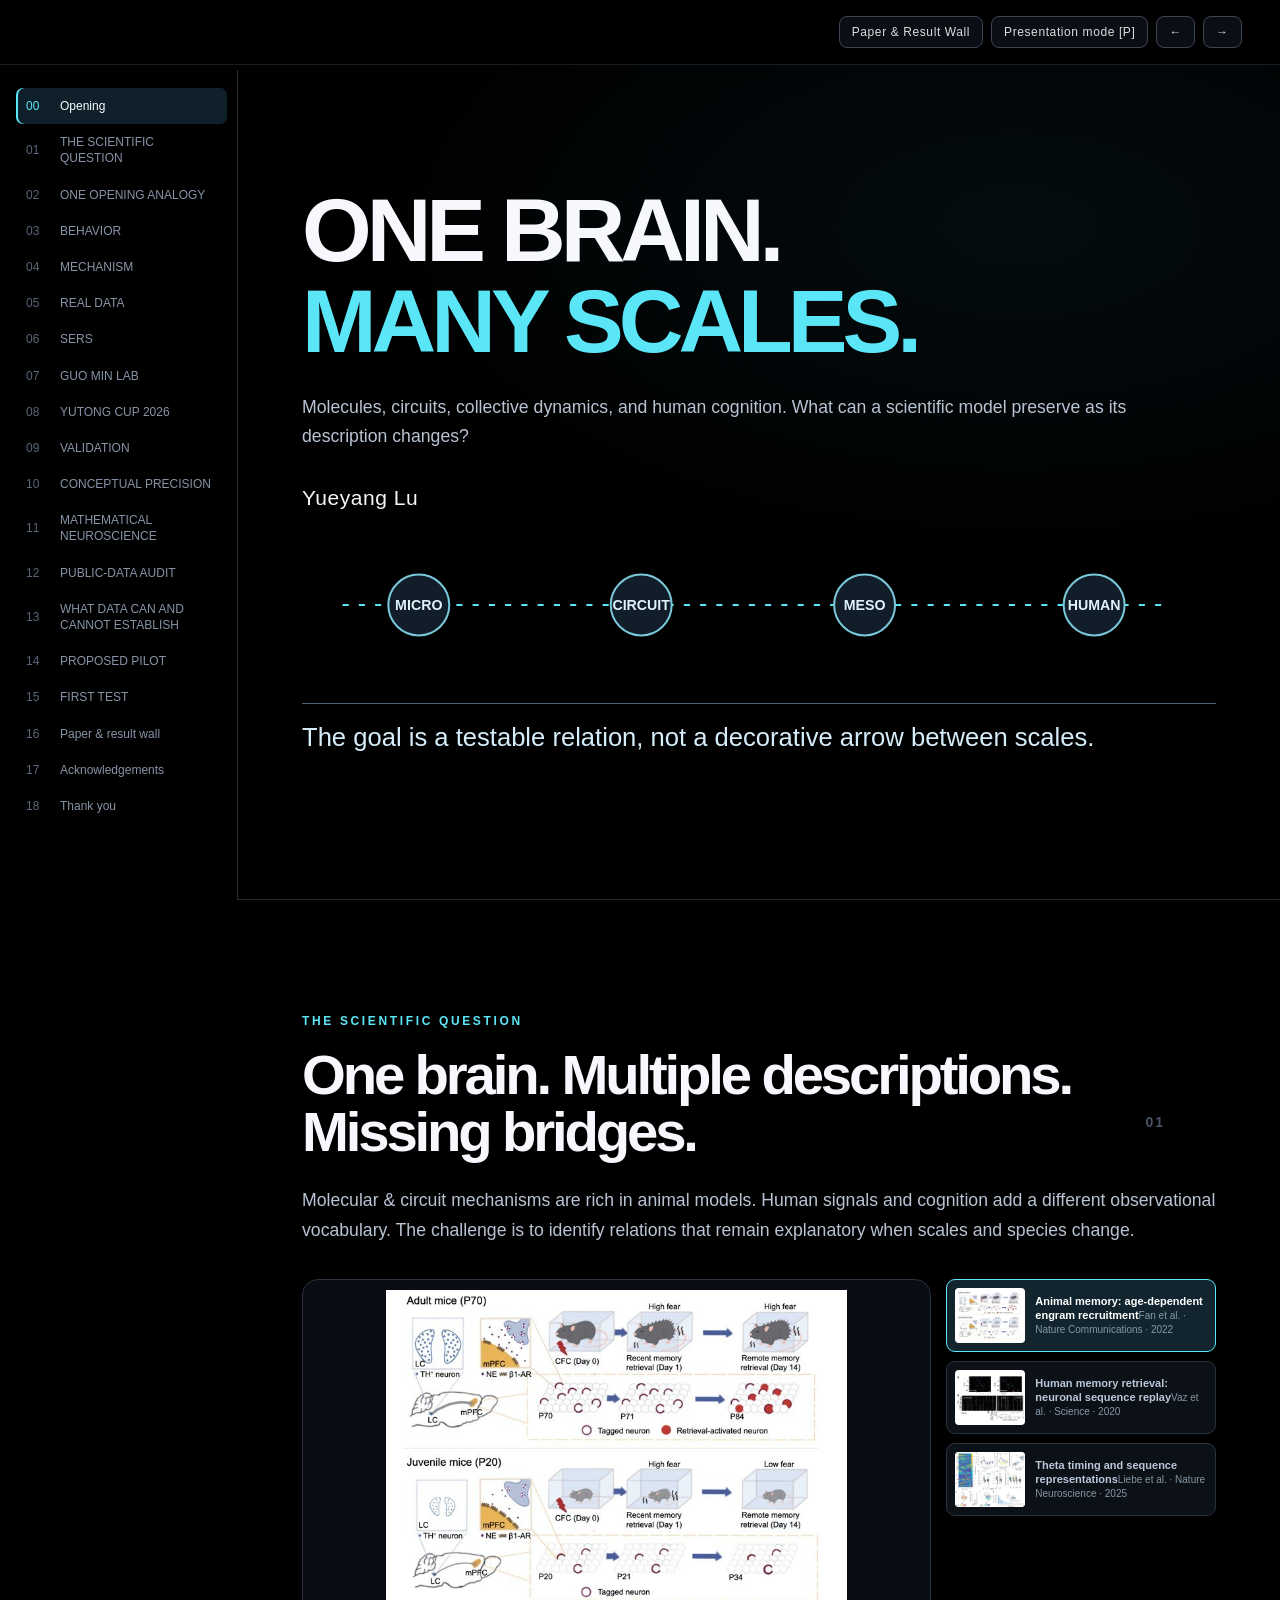
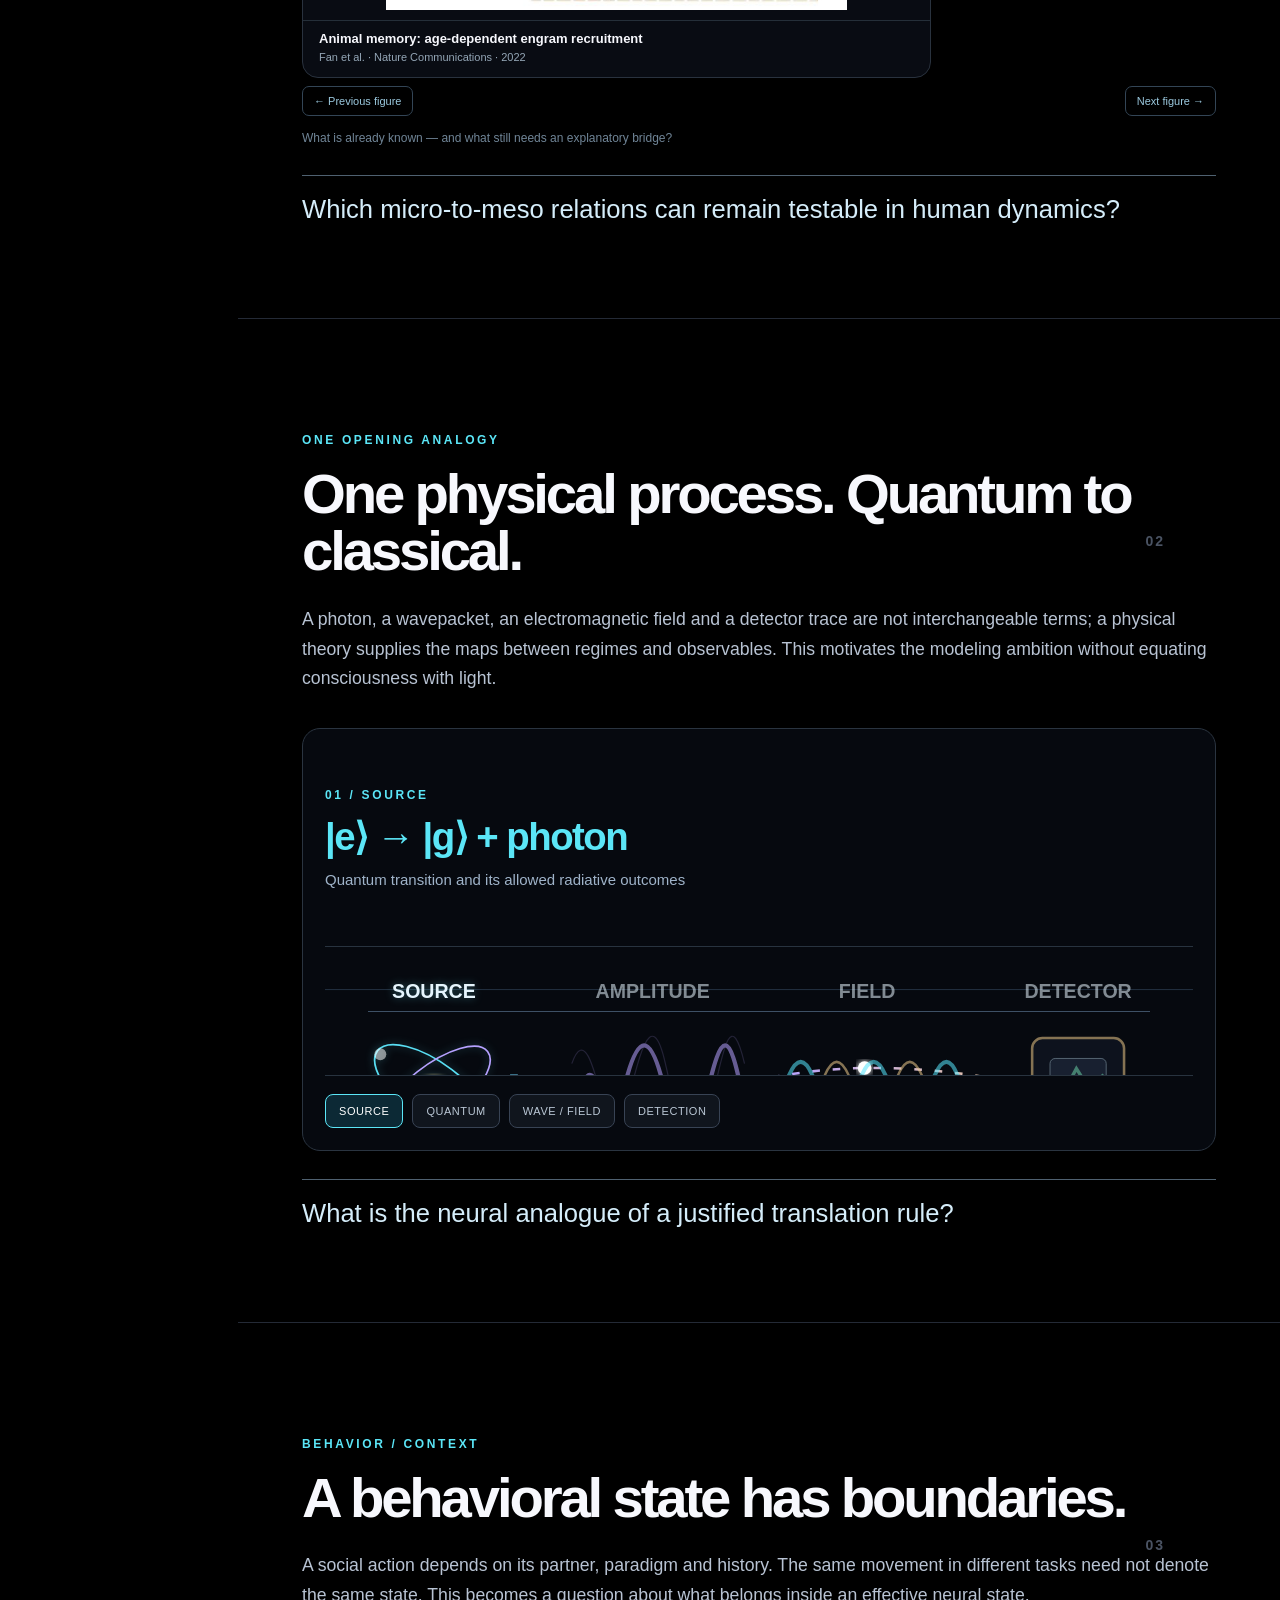
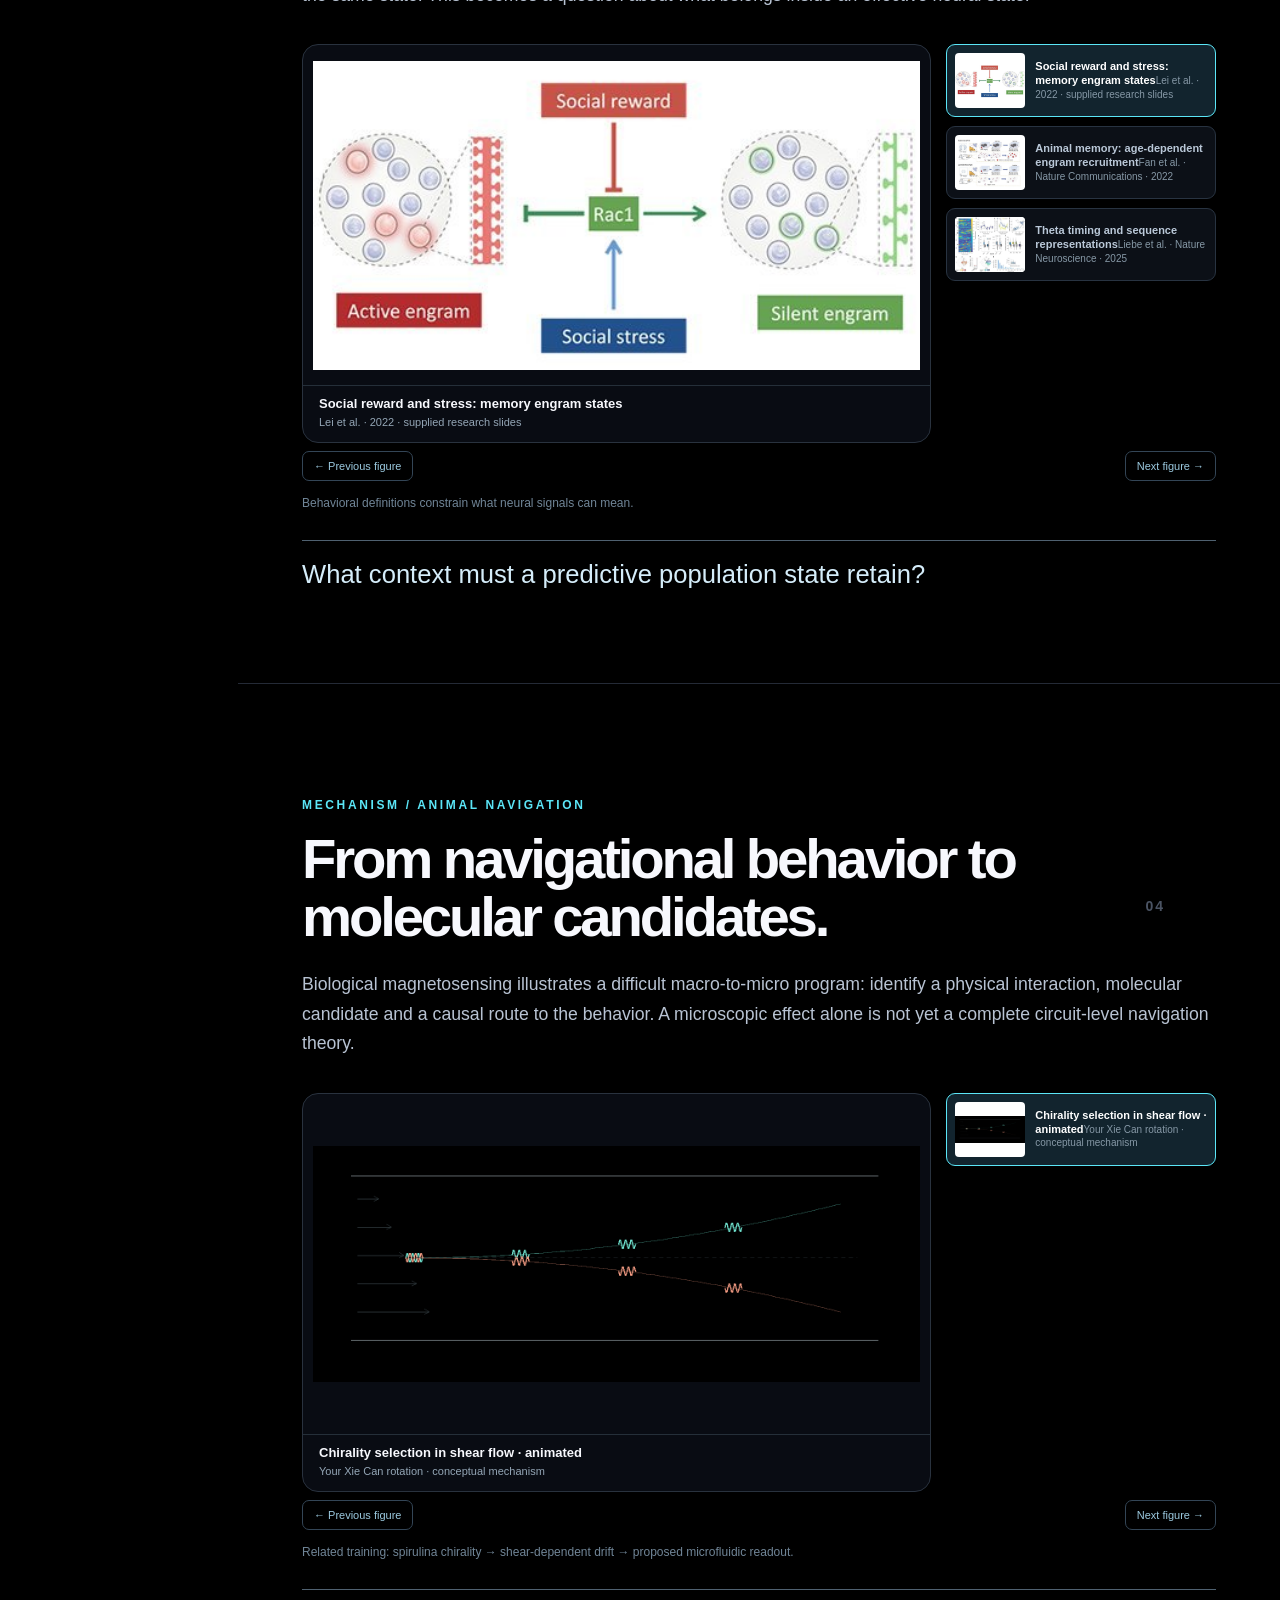
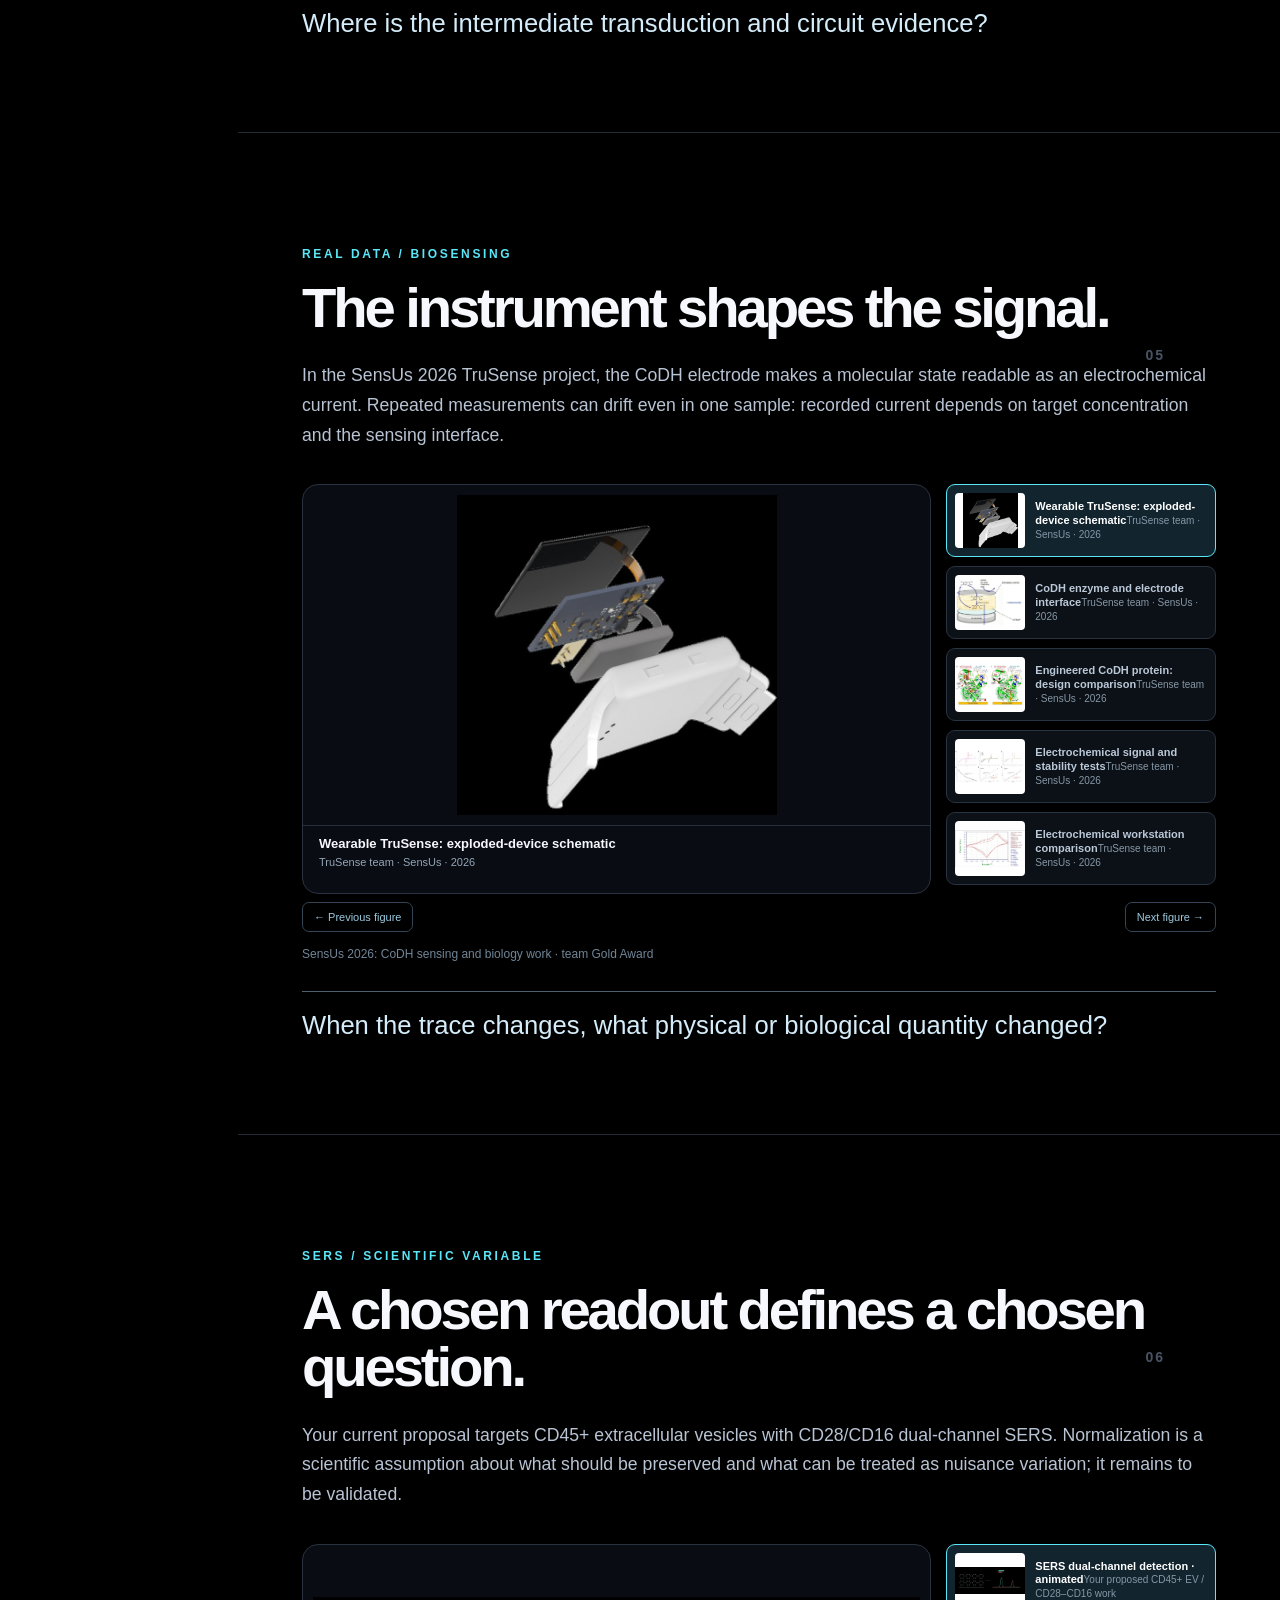
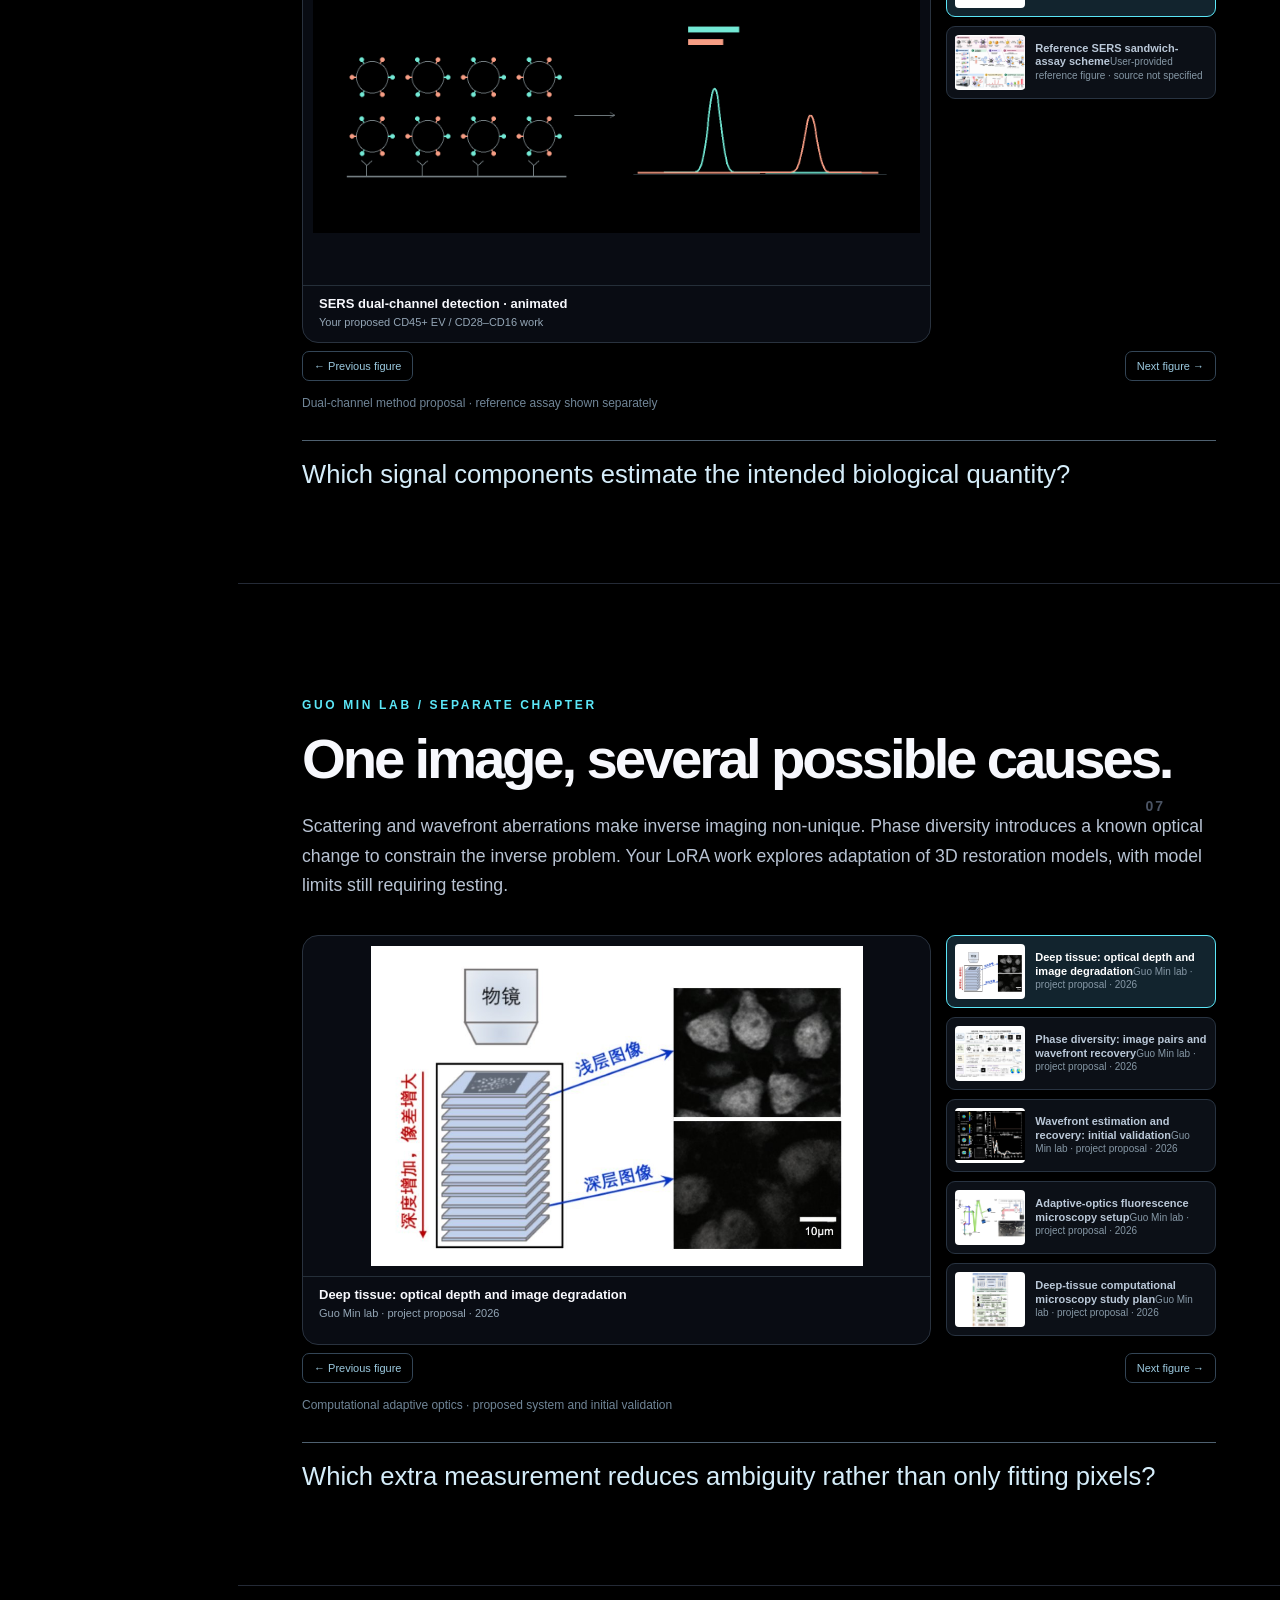
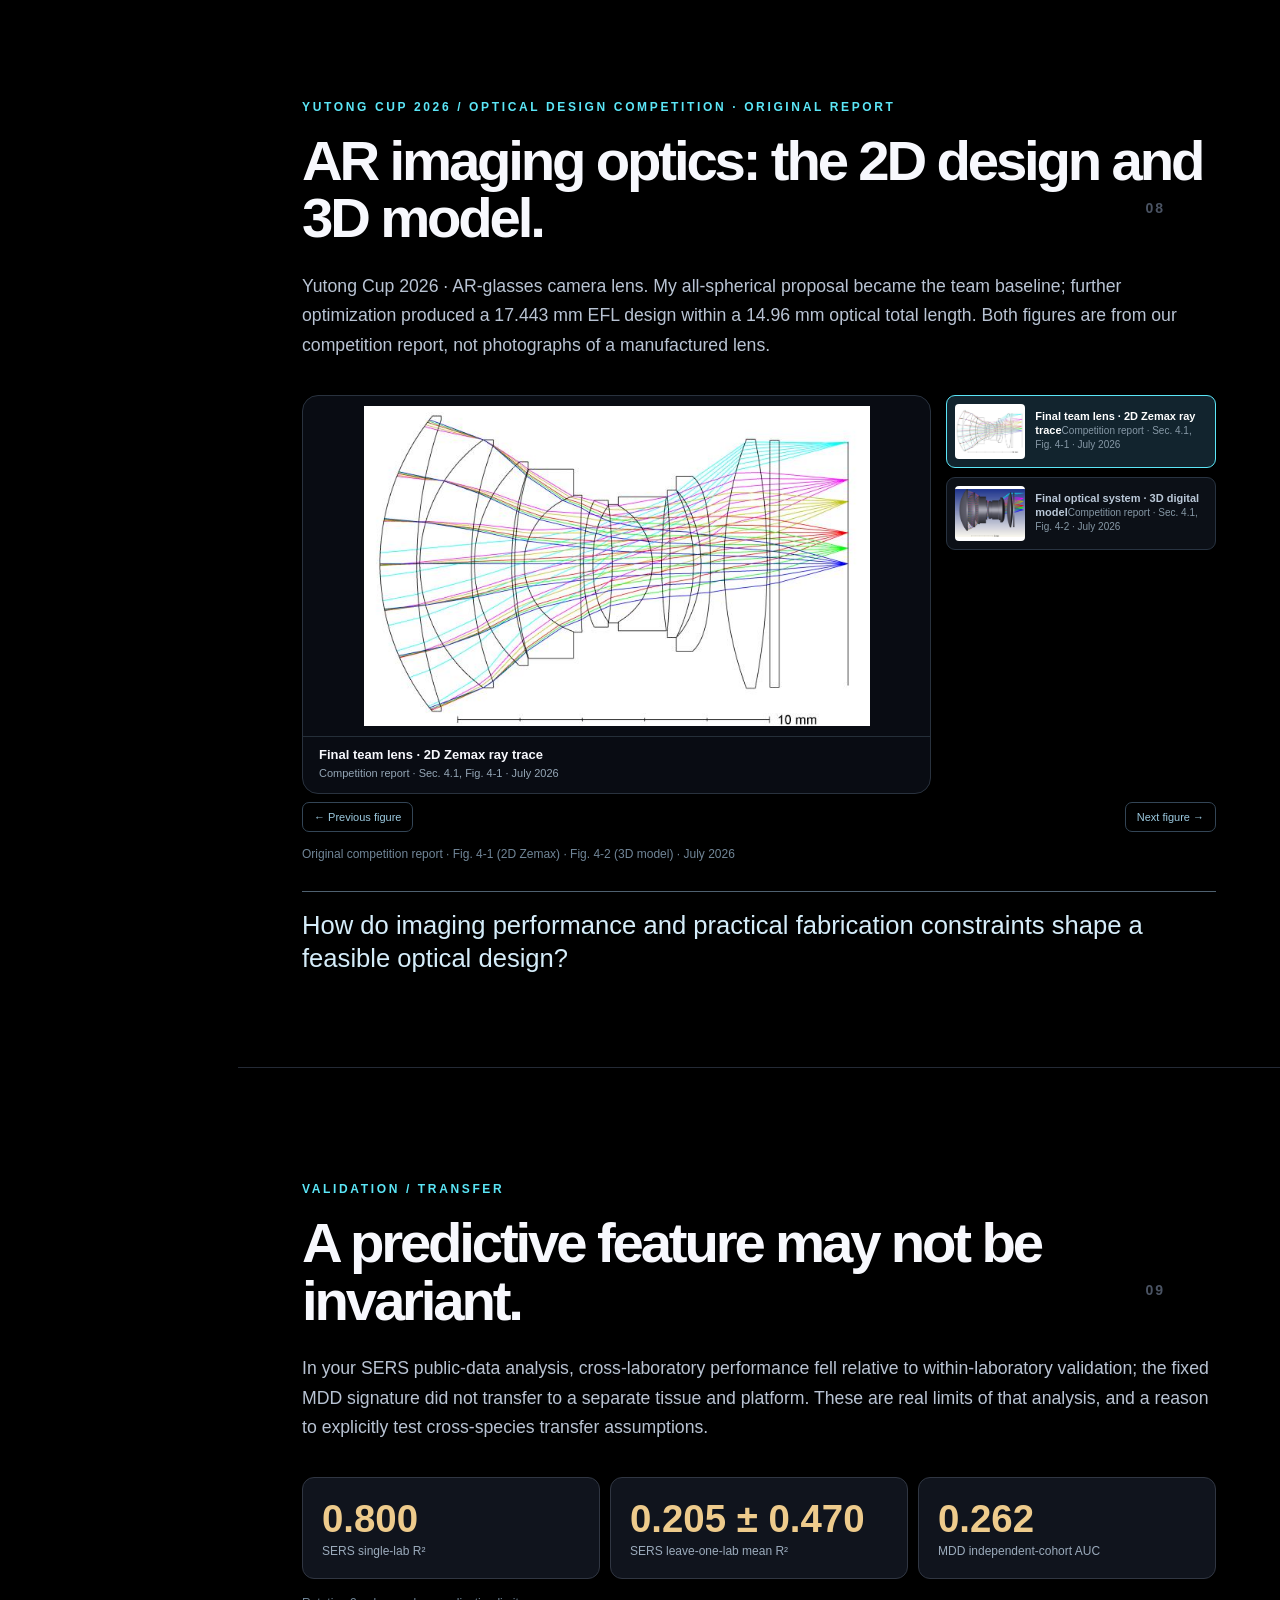
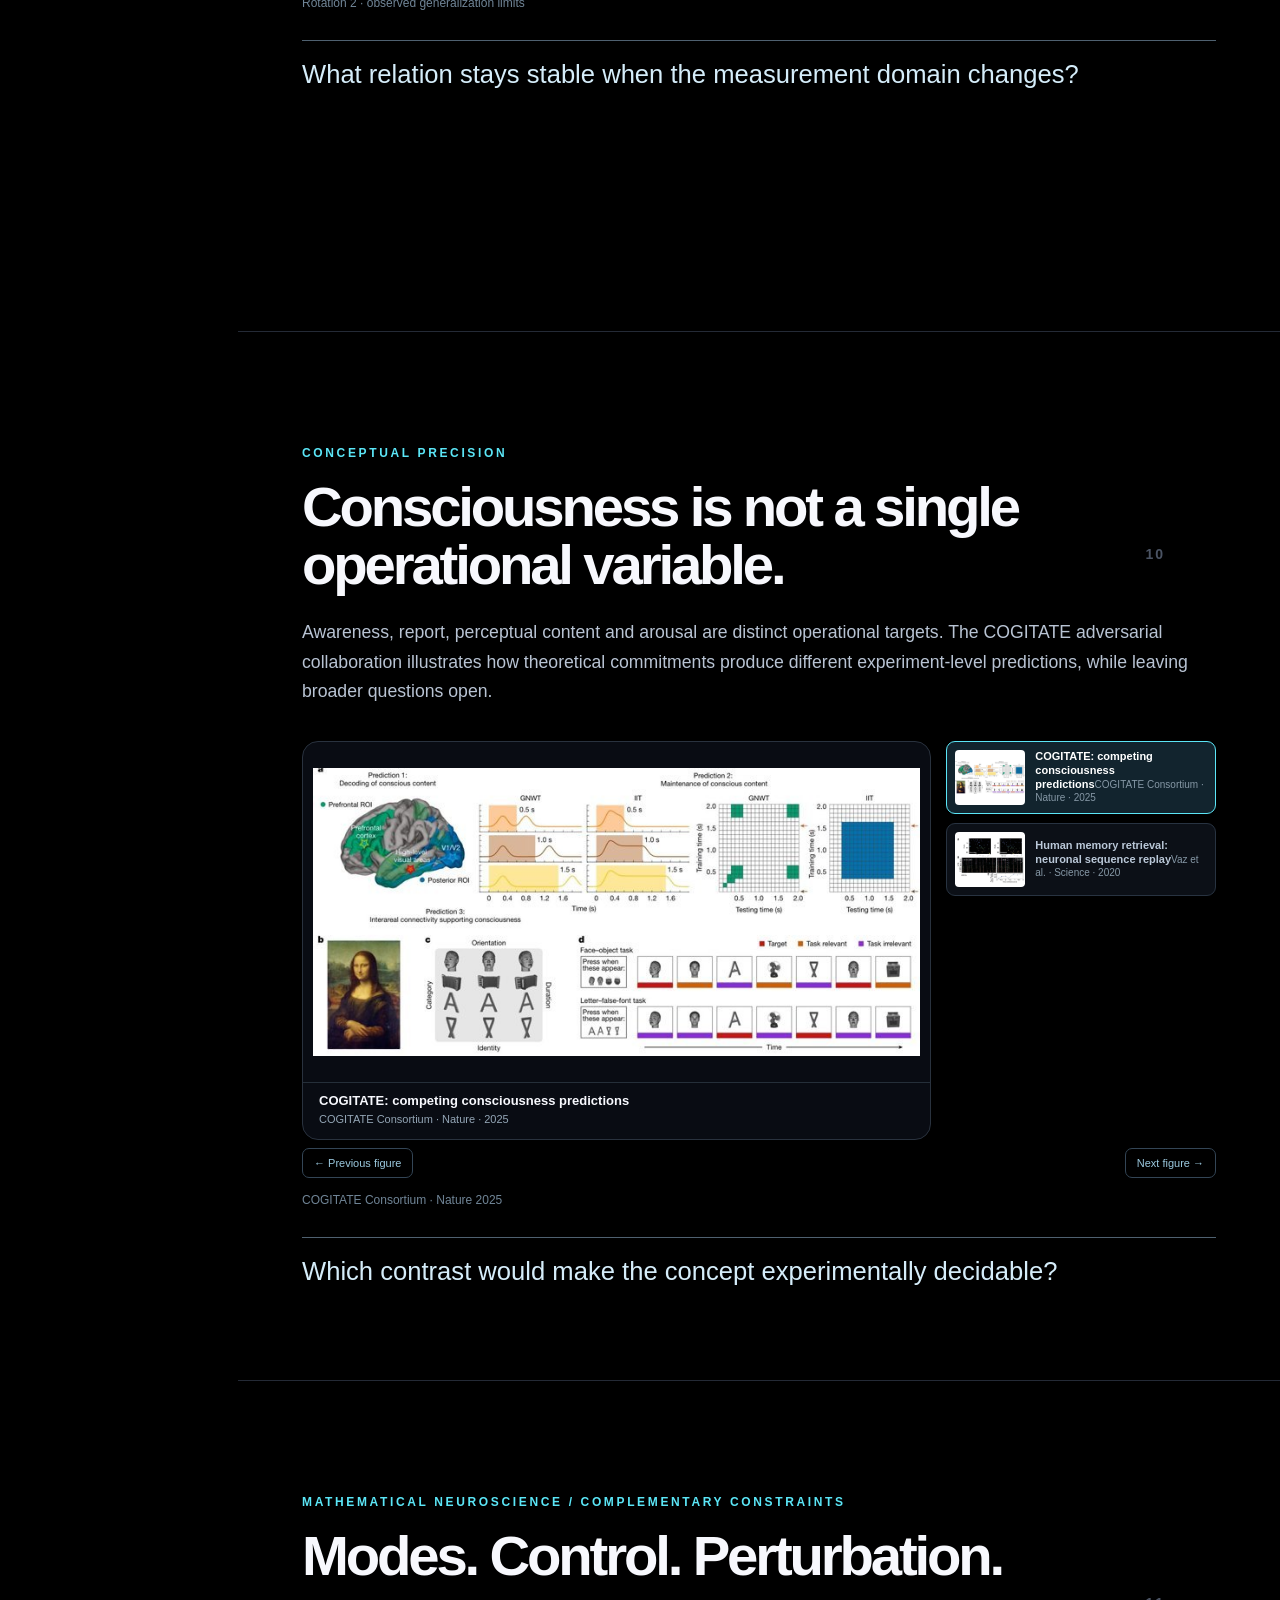
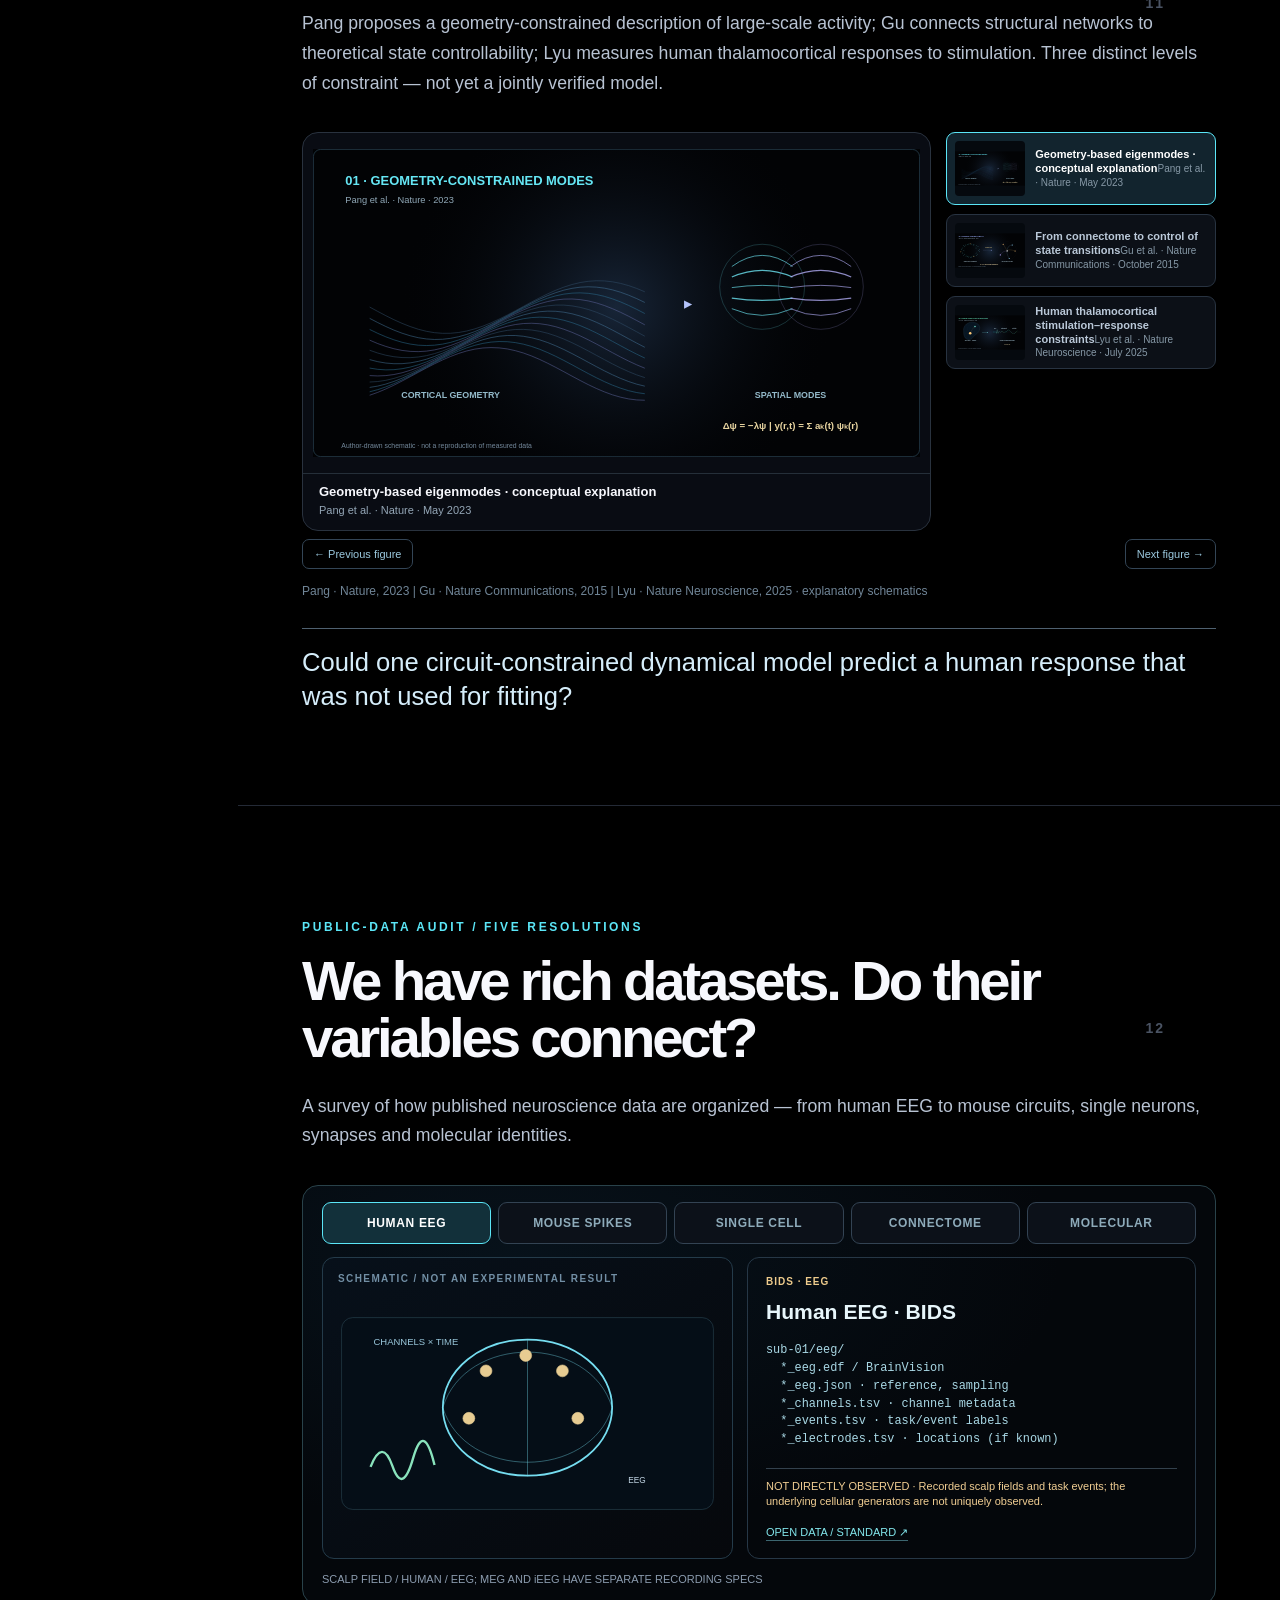
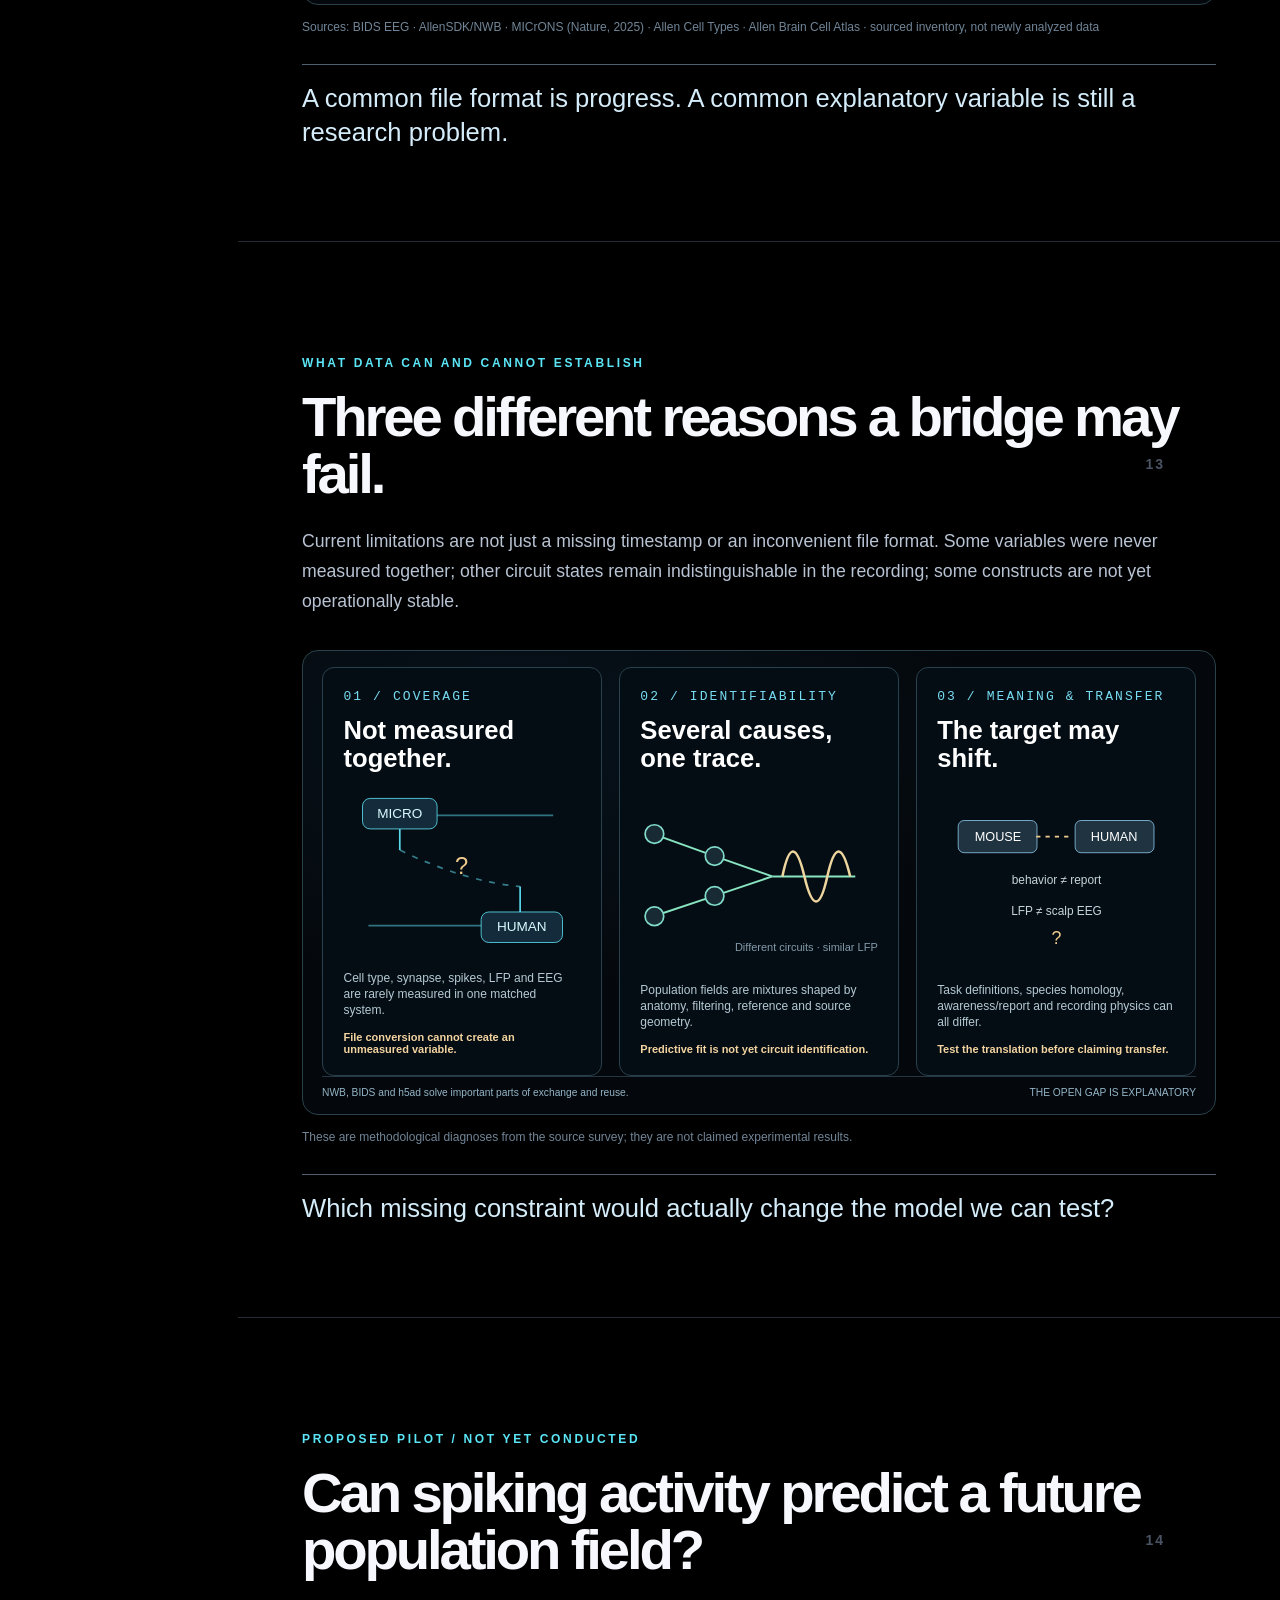
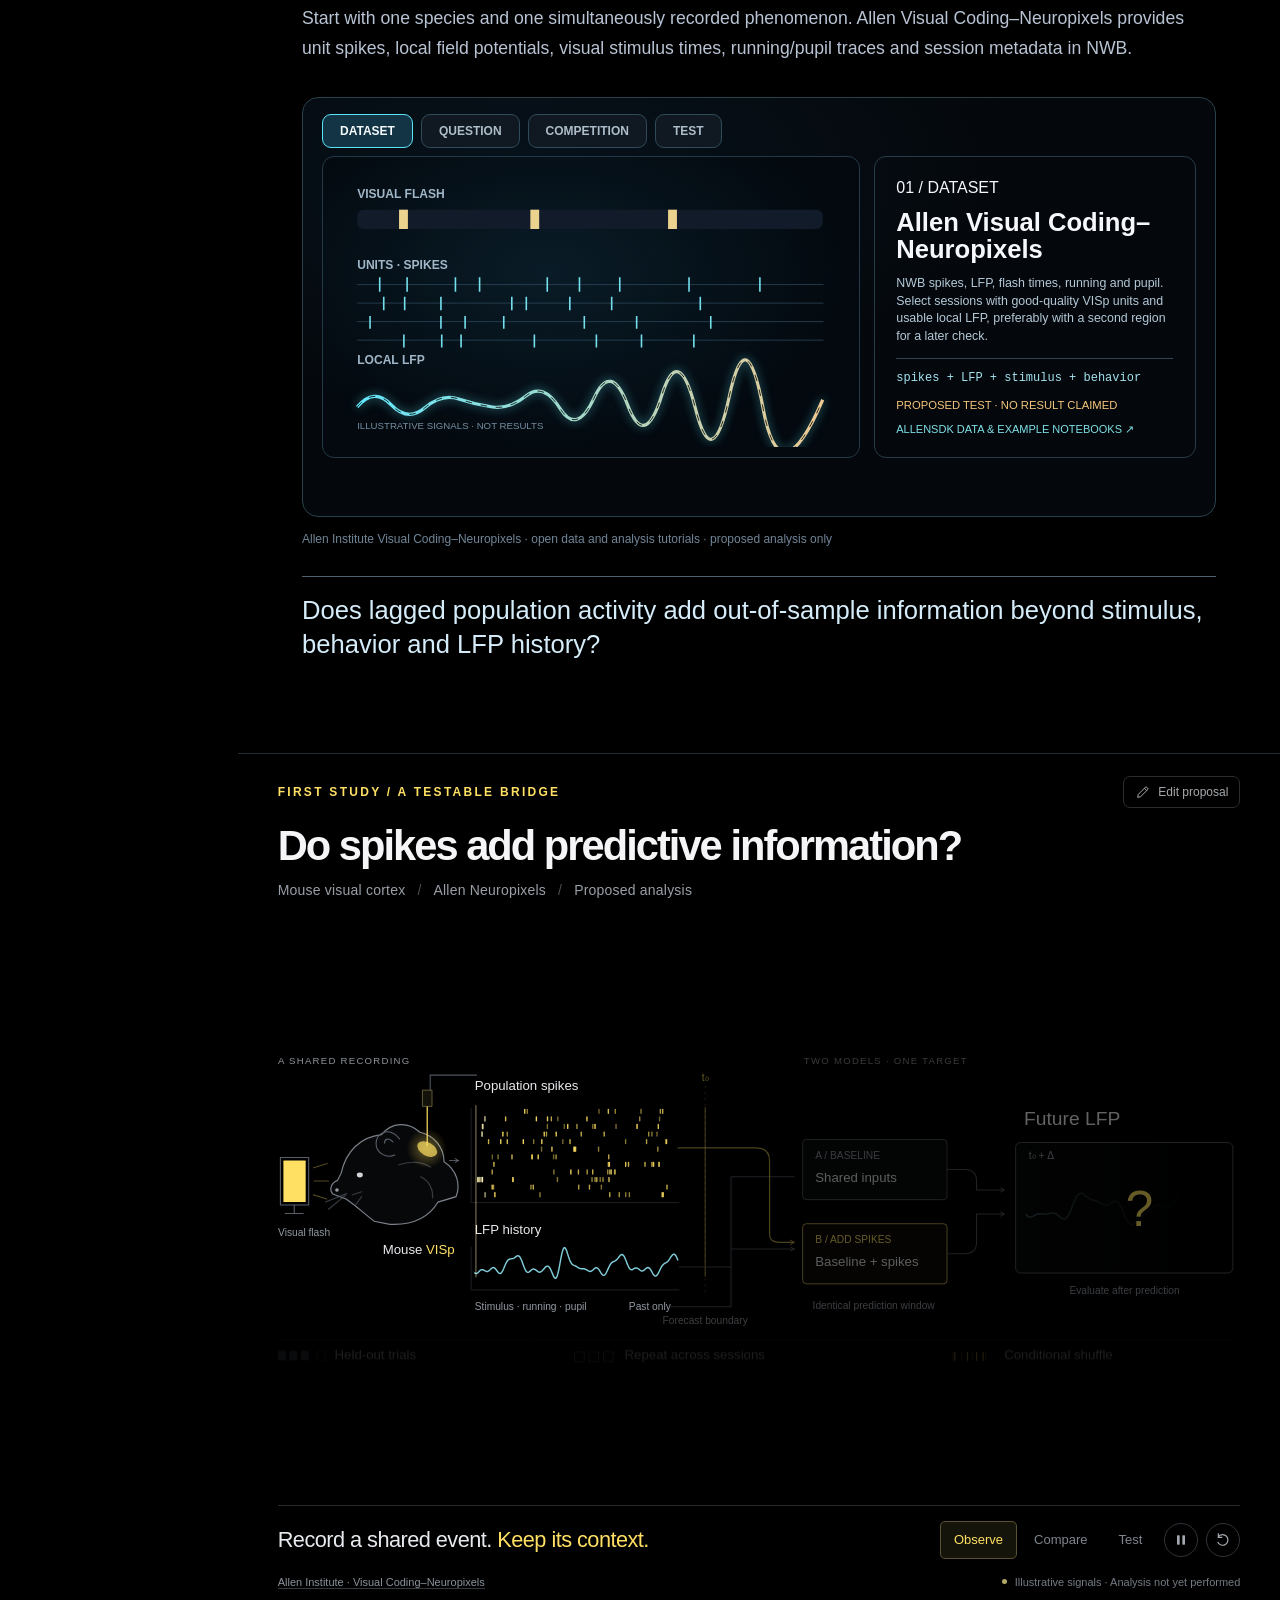
==== docs/index.html @ 26f10eab "Add files via upload" ====
<!doctype html><html lang="en"><head><meta charset="utf-8"/><meta name="viewport" content="width=device-width, initial-scale=1"/><meta name="color-scheme" content="dark"/>
<title>ONE BRAIN / MANY SCALES · Data Audit & Research Pilot</title>
<meta name="description" content="An interactive research presentation on neural dynamics, multimodal measurement, and bridging scientific scales."/>
<link rel="stylesheet" href="./assets/css/main.css"/><link rel="stylesheet" href="./assets/css/refinements.css"/>
</head><body>
<header class="site-top"><div class="controls"><button class="ctl" id="toWall">Paper & Result Wall</button><button class="ctl" id="present" title="Fit each chapter into a single slide-sized viewport">Presentation mode [P]</button><button class="ctl" id="prev">←</button><button class="ctl" id="next">→</button></div></header><nav id="sidebar" class="sidebar"><div id="sideitems"></div></nav><main id="main">
<section class="chapter hero" id="cover"><div class="slide-inner"><h1>ONE BRAIN.<br/><span style="color:var(--cyan)">MANY SCALES.</span></h1><p class="lead">Molecules, circuits, collective dynamics, and human cognition. What can a scientific model preserve as its description changes?</p><div class="meta"><span class="author-name">Yueyang Lu</span></div><div class="hero-svg"><svg viewBox="0 0 900 130" preserveAspectRatio="xMidYMid meet"><path d="M40 65H855" class="active-line"/><g fill="#111d28" stroke="#79c7d9" stroke-width="2"><circle cx="115" cy="65" r="30"/><circle cx="334" cy="65" r="30"/><circle cx="554" cy="65" r="30"/><circle cx="780" cy="65" r="30"/></g><g font-size="14" font-weight="800" fill="#def2fa" text-anchor="middle"><text x="115" y="70">MICRO</text><text x="334" y="70">CIRCUIT</text><text x="554" y="70">MESO</text><text x="780" y="70">HUMAN</text></g></svg></div><div class="question">The goal is a testable relation, not a decorative arrow between scales.</div></div></section>
<div id="chapters"></div>
<section class="chapter" id="wall"><div class="slide-inner"><span class="eyebrow">LIBRARY OF EVIDENCE</span><h2>Paper & Result Wall</h2><p class="lead">Original figures and project images supplied in the conversation, plus clearly labeled explanatory animations.</p><div class="wall-tools" id="filters"></div><div class="wall-grid" id="wallgrid"></div><div class="wall-pager hide" id="wallpager"><button class="mini" onclick="wallStep(-1)">Previous figures</button><span id="wallcounter"></span><button class="mini" onclick="wallStep(1)">Next figures</button></div></div></section>
<section class="chapter acknowledgements" id="acknowledgements" aria-label="Acknowledgements">
  <div class="slide-inner">
    <div class="eyebrow">ACKNOWLEDGEMENTS</div>
    <h2>With gratitude.</h2>
    <p class="ack-lead">This inquiry has been shaped by many people.</p>
    <div class="ack-visual">
      <svg viewBox="0 0 1600 610" preserveAspectRatio="xMidYMid meet" role="img" aria-labelledby="ack-svg-title ack-svg-desc">
        <title id="ack-svg-title">Acknowledgements to mentors, research groups, collaborators and presentation support</title>
        <desc id="ack-svg-desc">With gratitude to the faculty and senior members of the Han Xu, Can Xie, Sailing He, Min Guo, Hailan Hu, Dian Lyu and Shi Gu labs for their help and guidance. Thanks to CO-LAB members, Yutong Cup teammates, the TruSense team and Star Plan peers for collective contributions to the ideas and conclusions presented here. ChatGPT assisted with presentation planning, visual design and implementation.</desc>
        <defs>
          <radialGradient id="ack-cyan-glow"><stop offset="0" stop-color="#5be6f7" stop-opacity=".15"/><stop offset=".5" stop-color="#5be6f7" stop-opacity=".035"/><stop offset="1" stop-color="#5be6f7" stop-opacity="0"/></radialGradient>
          <linearGradient id="ack-ring-gradient" x1="0" y1="0" x2="1" y2="1"><stop stop-color="#6ad8e8"/><stop offset=".45" stop-color="#6e929e"/><stop offset="1" stop-color="#eecb8c"/></linearGradient>
        </defs>
        <text x="35" y="42" class="ack-head">GUIDANCE &amp; MENTORSHIP</text>
        <text x="35" y="74" class="ack-note">Faculty and senior lab members</text>
        <text x="1137" y="42" class="ack-head ack-head-peers">IDEAS SHAPED TOGETHER</text>
        <text x="1137" y="74" class="ack-note">Colleagues &amp; teammates</text>

        <g aria-hidden="true">
          <!-- Light traces denote shared support, not scientific causality. -->
          <path class="ack-path" d="M508 123C614 123 603 300 682 300"/>
          <path class="ack-path" d="M508 178C625 178 608 300 682 300"/>
          <path class="ack-path" d="M508 233C635 233 610 300 682 300"/>
          <path class="ack-path" d="M508 288C615 288 620 300 682 300"/>
          <path class="ack-path" d="M508 343C635 343 610 300 682 300"/>
          <path class="ack-path" d="M508 398C625 398 608 300 682 300"/>
          <path class="ack-path" d="M508 453C614 453 603 300 682 300"/>
          <path class="ack-link-flow" pathLength="100" style="animation-delay:-.4s" d="M508 123C614 123 603 300 682 300"/>
          <path class="ack-link-flow" pathLength="100" style="animation-delay:-1.5s" d="M508 178C625 178 608 300 682 300"/>
          <path class="ack-link-flow" pathLength="100" style="animation-delay:-2.6s" d="M508 233C635 233 610 300 682 300"/>
          <path class="ack-link-flow" pathLength="100" style="animation-delay:-3.7s" d="M508 288C615 288 620 300 682 300"/>
          <path class="ack-link-flow" pathLength="100" style="animation-delay:-4.8s" d="M508 343C635 343 610 300 682 300"/>
          <path class="ack-link-flow" pathLength="100" style="animation-delay:-5.9s" d="M508 398C625 398 608 300 682 300"/>
          <path class="ack-link-flow" pathLength="100" style="animation-delay:-7s" d="M508 453C614 453 603 300 682 300"/>

          <path class="ack-path ack-peer-path" d="M1108 151C1003 151 1012 300 918 300"/>
          <path class="ack-path ack-peer-path" d="M1108 241C1008 241 1007 300 918 300"/>
          <path class="ack-path ack-peer-path" d="M1108 331C1008 331 1007 300 918 300"/>
          <path class="ack-path ack-peer-path" d="M1108 421C1003 421 1012 300 918 300"/>
          <path class="ack-link-flow ack-peer-flow" pathLength="100" style="animation-delay:-.9s" d="M1108 151C1003 151 1012 300 918 300"/>
          <path class="ack-link-flow ack-peer-flow" pathLength="100" style="animation-delay:-3.1s" d="M1108 241C1008 241 1007 300 918 300"/>
          <path class="ack-link-flow ack-peer-flow" pathLength="100" style="animation-delay:-5.3s" d="M1108 331C1008 331 1007 300 918 300"/>
          <path class="ack-link-flow ack-peer-flow" pathLength="100" style="animation-delay:-7.5s" d="M1108 421C1003 421 1012 300 918 300"/>
        </g>

        <g class="ack-labs">
          <text x="35" y="132" class="ack-name">Han Xu <tspan class="ack-lab-tag">Lab</tspan></text>
          <text x="35" y="187" class="ack-name">Can Xie <tspan class="ack-lab-tag">Lab</tspan></text>
          <text x="35" y="242" class="ack-name">Sailing He <tspan class="ack-lab-tag">Lab</tspan></text>
          <text x="35" y="297" class="ack-name">Min Guo <tspan class="ack-lab-tag">Lab</tspan></text>
          <text x="35" y="352" class="ack-name">Hailan Hu <tspan class="ack-lab-tag">Lab</tspan></text>
          <text x="35" y="407" class="ack-name">Dian Lyu <tspan class="ack-lab-tag">Lab</tspan></text>
          <text x="35" y="462" class="ack-name">Shi Gu <tspan class="ack-lab-tag">Lab</tspan></text>
          <g fill="#78ddeb"><circle cx="508" cy="123" r="4"/><circle cx="508" cy="178" r="4"/><circle cx="508" cy="233" r="4"/><circle cx="508" cy="288" r="4"/><circle cx="508" cy="343" r="4"/><circle cx="508" cy="398" r="4"/><circle cx="508" cy="453" r="4"/></g>
          <circle class="ack-node-halo" cx="508" cy="123" r="9"/><circle class="ack-node-halo" cx="508" cy="288" r="9" style="animation-delay:-1.8s"/><circle class="ack-node-halo" cx="508" cy="453" r="9" style="animation-delay:-3.6s"/>
          <text x="35" y="503" class="ack-note">For your help, patience and guidance.</text>
        </g>

        <g aria-hidden="true">
          <circle cx="800" cy="300" r="195" fill="url(#ack-cyan-glow)" class="ack-core-glow"/>
          <circle cx="800" cy="300" r="146" fill="none" stroke="#35515e" stroke-width=".8" opacity=".55"/>
          <circle cx="800" cy="300" r="118" fill="#000" stroke="url(#ack-ring-gradient)" stroke-width="1.3"/>
          <circle cx="800" cy="300" r="105" fill="none" stroke="#24353d" stroke-width=".7"/>
          <g class="ack-orbit"><circle cx="800" cy="300" r="146" fill="none" stroke="#5d99a8" stroke-width="1.2" stroke-dasharray="2 30" opacity=".5"/><circle cx="800" cy="154" r="4.5" fill="#8de5ec"/><circle cx="800" cy="446" r="4.5" fill="#e8c78e"/><circle cx="654" cy="300" r="2.5" fill="#7199ac"/><circle cx="946" cy="300" r="2.5" fill="#a19d83"/></g>
        </g>
        <text x="800" y="291" class="ack-hub-title">Shared</text>
        <text x="800" y="335" class="ack-hub-title ack-hub-gold">inquiry</text>

        <g class="ack-peers">
          <g fill="#eecb8c"><circle cx="1108" cy="151" r="4"/><circle cx="1108" cy="241" r="4"/><circle cx="1108" cy="331" r="4"/><circle cx="1108" cy="421" r="4"/></g>
          <text x="1137" y="160" class="ack-name">CO-LAB members</text>
          <text x="1137" y="188" class="ack-peer-note">Student-led discussion group</text>
          <text x="1137" y="250" class="ack-name">Yutong Cup teammates</text>
          <text x="1137" y="340" class="ack-name">TruSense team</text>
          <text x="1137" y="430" class="ack-name">Star Plan peers</text>
          <text x="1137" y="480" class="ack-note">For collective contributions to the ideas</text>
          <text x="1137" y="507" class="ack-note">and conclusions presented here.</text>
        </g>

        <path d="M35 544H1565" stroke="#222c34" stroke-width="1"/>
        <g transform="translate(350 579)">
          <path d="M0-15h31v22H13l-8 7V7H0z" fill="none" stroke="#738993" stroke-width="1.4" stroke-linejoin="round"/>
          <g fill="#8cc9d2"><circle cx="8" cy="-4" r="1.7"/><circle cx="15.5" cy="-4" r="1.7"/><circle cx="23" cy="-4" r="1.7"/></g>
          <text x="49" y="4" class="ack-support-name">ChatGPT</text>
          <path d="M174-15V9" stroke="#39434b" stroke-width="1"/>
          <text x="198" y="3" class="ack-support">Presentation planning, visual design &amp; implementation</text>
        </g>
      </svg>
    </div>
  </div>
</section>

<section class="chapter closing" id="closing"><div class="slide-inner closing-content">
<div class="eyebrow">STAR PLAN · ANNUAL RESEARCH REVIEW</div>
<div class="closing-symbol" aria-hidden="true"><span></span><span></span><span></span><span></span></div>
<h2>Thank you for your attention.</h2>
<p>I welcome your questions, comments, and suggestions.</p>

</div></section>
</main>
<div class="modal" id="modal"><button class="close" id="close">Close ×</button><figure><img id="large" alt="Expanded scientific figure"/><figcaption id="largecap"></figcaption></figure></div>
<script src="./data/site-data.js"></script><script src="./assets/js/app.js"></script>

<!-- NB7_VISUAL_BRIDGE:BEGIN -->
<script src="./assets/js/bridge-v7-runtime.js"></script>
<!-- NB7_VISUAL_BRIDGE:END -->
</body></html>
---- docs/assets/css/main.css ----
:root{--bg:#000;--surface:#10131a;--ink:#f7f8fd;--dim:#9aa5b5;--line:#262d39;--cyan:#5be6f7;--gold:#eecb8c;--purple:#b6a1ff;--mint:#80e1bd}*{box-sizing:border-box}html{scroll-behavior:smooth}body{margin:0;color:var(--ink);background:#000;font-family:Inter,"Segoe UI",Arial,sans-serif}a{color:var(--cyan)}button,input,textarea{font:inherit}button{cursor:pointer}::selection{background:#54e1f059;color:#fff}.site-top{height:65px;position:fixed;inset:0 0 auto;z-index:40;display:flex;align-items:center;justify-content:space-between;padding:0 3vw;background:#000e;border-bottom:1px solid #34394380;backdrop-filter:blur(14px)}.brand{font-size:12px;font-weight:850;letter-spacing:.22em}.brand em{color:var(--cyan);font-style:normal}.site-top .controls{display:flex;gap:8px}.ctl{font-size:12px;letter-spacing:.05em;padding:8px 12px;border:1px solid #3b4553;border-radius:8px;background:#0c0e15;color:#ddd}.ctl:hover{border-color:var(--cyan);color:var(--cyan)}.sidebar{width:238px;position:fixed;top:70px;bottom:0;left:0;z-index:20;padding:18px 10px 18px 16px;overflow:auto;border-right:1px solid var(--line);background:#000}.sidebar .hint{font-size:10px;letter-spacing:.18em;color:var(--dim);padding:10px 11px}.navbtn{display:flex;gap:9px;align-items:center;text-align:left;width:100%;border:0;background:transparent;color:#8793a6;border-radius:7px;padding:10px 10px;font-size:12px;line-height:1.35}.navbtn i{font-style:normal;min-width:25px;color:#586678}.navbtn:hover{color:#fff;background:#121722}.navbtn.active{color:#f6feff;background:#10202a;box-shadow:inset 2px 0 0 var(--cyan)}.navbtn.active i{color:var(--cyan)}main{margin-left:238px}.chapter{min-height:96vh;padding:114px 5vw 74px;scroll-margin-top:65px;border-bottom:1px solid #242a36;position:relative;max-width:1600px;margin:auto}.chapter .eyebrow{font-size:12px;letter-spacing:.22em;color:var(--cyan);font-weight:800}.chapter h1,.chapter h2{font-weight:780;letter-spacing:-.056em;line-height:1.02;margin:18px 0 25px}.chapter h1{font-size:clamp(45px,7vw,107px);max-width:1000px}.chapter h2{font-size:clamp(38px,4.4vw,74px);max-width:1080px}.chapter .lead{font-size:clamp(15px,1.38vw,20px);color:#b8c3d3;line-height:1.68;max-width:920px;margin:0 0 34px}.chapter small{font-size:12px;color:var(--dim)}.chapter .question{margin:28px 0 0;padding:17px 0;border-top:1px solid #4f6170;font-size:clamp(17px,2vw,26px);color:#d5edfa;line-height:1.32;max-width:920px}.chapter-number{position:absolute;right:4vw;top:100px;color:#4a5363;font-weight:800;font-size:14px;letter-spacing:.13em}.hero{min-height:100vh;display:grid;align-content:center;background:radial-gradient(ellipse 650px 330px at 75% 25%,#1a506128,transparent),#000}.kicker{color:var(--gold);font-size:12px;letter-spacing:.19em;font-weight:700}.meta{display:flex;align-items:center;gap:12px;flex-wrap:wrap;font-size:12px;color:#99a5ba;margin:25px 0}.pill{border:1px solid #475360;padding:6px 10px;border-radius:60px;color:#bddeec}.hero-svg{height:140px;margin-top:20px;max-width:950px}.hero-svg svg{width:100%;height:100%}.thin{stroke:#455367;stroke-width:2;fill:none}.active-line{stroke:var(--cyan);stroke-width:2;fill:none;stroke-dasharray:6 10;animation:dash 8s linear infinite}@keyframes dash{to{stroke-dashoffset:-160}}.glow{filter:drop-shadow(0 0 6px #55d4ec55)}.section-row{display:grid;grid-template-columns:1.05fr .85fr;gap:28px;align-items:center}.research-chart{border:1px solid #26313c;border-radius:16px;min-height:315px;background:radial-gradient(ellipse at 50% 40%,#13283c63,transparent 65%),#030509;padding:25px;display:grid;align-content:center}.research-chart svg{width:100%;height:auto}.stage-panel,.mtf-panel{border:1px solid #2a3440;border-radius:18px;background:#06090f;padding:22px;min-height:340px}.stage-control{display:flex;gap:9px;flex-wrap:wrap;margin-top:18px}.step{border:1px solid #384354;border-radius:8px;color:#bac7d5;background:#10151d;font-size:11px;padding:10px 13px;letter-spacing:.05em}.step.active{background:#0c2935;border-color:var(--cyan);color:#fff}.stage-body{display:grid;gap:12px;align-content:center;min-height:175px}.stage-body .eq{color:var(--cyan);font-size:clamp(24px,3vw,42px);font-weight:600;letter-spacing:-.04em}.stage-body .detail{font-size:15px;color:#9fb3c9;max-width:650px}.beam-viz{height:130px;position:relative;overflow:hidden;border-top:1px solid #28333f;border-bottom:1px solid #28333f;margin-top:20px}.beam-viz:before{content:"";position:absolute;inset:50% 5%;height:1px;background:#3d5065}.beam-viz .src{position:absolute;left:6%;top:38%;width:28px;height:28px;background:#fff0bb;border-radius:100%;box-shadow:0 0 15px 5px #ecbd8277;animation:pulse 3s infinite}.beam-viz .wave{position:absolute;top:49%;left:8%;width:80%;height:4px;background:linear-gradient(90deg,var(--gold),var(--cyan),var(--purple));filter:drop-shadow(0 0 6px #83ecffaa);animation:lightpass 4s infinite alternate}@keyframes lightpass{from{transform:scaleX(.08);transform-origin:left}to{transform:scaleX(1);transform-origin:left}}@keyframes pulse{50%{opacity:.48;transform:scale(.74)}}.viewer{display:grid;grid-template-columns:minmax(0,1.4fr) minmax(180px,.6fr);gap:15px;margin-top:24px;align-items:stretch}.mainfig{min-height:350px;background:#090c13;border:1px solid #29323e;border-radius:16px;overflow:hidden;display:flex;flex-direction:column}.mainfig img{object-fit:contain;height:340px;width:100%;padding:10px;cursor:zoom-in}.fig-caption{padding:10px 16px 14px;border-top:1px solid #252f39;display:grid;gap:5px}.fig-caption strong{font-size:13px}.fig-caption span{color:#94a6b6;font-size:11px}.thumbnails{display:grid;align-content:start;gap:9px;max-height:410px;overflow:auto}.thumb{display:grid;grid-template-columns:70px 1fr;gap:10px;align-items:center;text-align:left;padding:8px;border:1px solid #283341;border-radius:9px;background:#0c1017;color:#bac8d8}.thumb.on{border-color:var(--cyan);background:#12242e;color:#fff}.thumb img{width:70px;height:55px;object-fit:contain;background:#fff;border-radius:4px}.thumb span{font-size:11px;line-height:1.25}.thumb .cap{color:#8698a6;margin-top:3px;font-size:10px}.img-actions{display:flex;gap:8px;justify-content:space-between;margin-top:8px}.mini{background:none;color:#9bc9df;border:1px solid #334556;border-radius:7px;padding:8px 11px;font-size:11px}.mini:hover{border-color:var(--cyan);color:#fff}.sm-note{margin-top:13px;color:#708597;line-height:1.5;font-size:12px}.mtf-panel svg{width:100%;height:270px}.mtf-options{display:flex;gap:8px}.mtf-options button{background:#131a24;border:1px solid #364455;color:#bacbd8;border-radius:8px;padding:8px 11px;font-size:11px}.mtf-options button.active{border-color:var(--gold);color:var(--gold)}.callout{padding:16px 18px;border-left:2px solid var(--gold);color:#bdd0df;font-size:14px;margin-top:18px;background:#19181450}.metrics{display:grid;grid-template-columns:repeat(3,1fr);gap:10px;margin:15px 0}.metric{padding:19px;background:#10141d;border:1px solid #303642;border-radius:12px}.metric .number{color:var(--gold);font-size:clamp(23px,3vw,40px);font-weight:700}.metric label{font-size:12px;color:#9babbc}.model-row{display:grid;grid-template-columns:repeat(3,1fr);gap:16px;margin:28px 0}.model-box{min-height:160px;border:1px solid #2a3a47;border-radius:14px;background:#080d14;padding:22px;display:flex;flex-direction:column;justify-content:space-between}.model-box strong{font-size:17px;color:#e0edf8}.model-box small{color:#8fa3b8}.wall-tools{display:flex;gap:8px;flex-wrap:wrap;margin:20px 0}.filter{background:#090d13;color:#bacbdb;border:1px solid #293440;padding:10px 14px;border-radius:8px;font-size:12px}.filter.active{border-color:var(--cyan);color:var(--cyan);background:#10232c}.wall-grid{display:grid;grid-template-columns:repeat(3,1fr);gap:13px}.wall-card{background:#080b11;border:1px solid #2d3542;border-radius:14px;overflow:hidden;text-align:left;color:#fff;padding:0;min-width:0}.wall-card:hover{border-color:#6bcbe1}.wall-card img{width:100%;height:190px;object-fit:contain;background:#fff;padding:5px}.wall-text{padding:12px}.wall-text strong{font-size:12px;line-height:1.4;display:block}.wall-text small{font-size:10px;display:block;margin-top:6px;line-height:1.4}.formgrid{display:grid;grid-template-columns:1fr 1fr;gap:18px}.field label{display:block;color:#8fb4bf;font-size:12px;letter-spacing:.05em;margin:0 0 10px}.field textarea{width:100%;height:105px;resize:vertical;padding:14px;background:#090c13;border:1px solid #2f3d4c;border-radius:10px;color:white;line-height:1.5}.field textarea:focus{outline:1px solid #5be6f7}.footer{margin-left:238px;padding:55px 5vw;color:#808fa4;font-size:12px}.modal{position:fixed;inset:0;background:#000e;z-index:100;display:none;justify-content:center;align-items:center;padding:4vw}.modal.open{display:flex}.modal figure{width:min(95vw,1200px);max-height:93vh;background:#0c111a;border:1px solid #334455;border-radius:12px;display:flex;flex-direction:column;margin:0;overflow:hidden}.modal img{display:block;max-height:76vh;max-width:100%;object-fit:contain;background:#e7e7e7}.modal figcaption{padding:13px 18px;font-size:12px;color:#afc2d2}.modal .close{position:fixed;right:4vw;top:3vh;border:1px solid #536879;background:#111822;color:#fff;border-radius:8px;padding:12px 16px}.focus .sidebar{display:none}.focus main,.focus .footer{margin-left:0}.focus .chapter{min-height:100vh;padding-top:105px}.focus .chapter:not(.in-focus){display:none}.focus .site-top{background:#000}.focus .chapter .lead{max-width:1050px}.hint-line{font-size:11px;color:#8195a8;line-height:1.6}.hide{display:none!important}@media(max-width:1080px){.sidebar{width:190px}.footer,main{margin-left:190px}.chapter{padding:95px 3vw 50px}.viewer{grid-template-columns:1fr}.thumbnails{grid-template-columns:repeat(3,1fr)}.wall-grid{grid-template-columns:repeat(2,1fr)}}@media(max-width:740px){.sidebar{display:none}.footer,main{margin-left:0}.site-top{padding:0 14px}.brand{font-size:10px}.ctl{font-size:11px;padding:7px}.chapter{padding:95px 20px 48px}.section-row,.formgrid{grid-template-columns:1fr}.wall-grid{grid-template-columns:1fr}.metrics{grid-template-columns:1fr}.model-row{grid-template-columns:1fr}.thumbnails{grid-template-columns:1fr}.hero-svg{height:100px}}
@media(prefers-reduced-motion:reduce){*,*:before,*:after{animation-duration:.001s!important;scroll-behavior:auto!important}}


/* Fullscreen presentation: one chapter fills precisely one viewport; no page scrolling. */
.slide-inner{width:100%;position:relative}
.wall-pager{display:flex;align-items:center;justify-content:center;gap:16px;margin:1.2vh auto 0;color:#9aabba;font-size:12px}
html:has(body.focus),body.focus{height:100%;overflow:hidden!important;overscroll-behavior:none}
body.focus{background:#000}
.focus .site-top{height:52px;background:#000;box-shadow:0 3px 18px #000c;padding:0 2.5vw}
.focus .site-top .brand{font-size:11px}
.focus .site-top .ctl{padding:6px 10px;font-size:11px}
.focus .sidebar,.focus .footer{display:none!important}
.focus main{position:fixed!important;left:0;top:52px;right:0;bottom:0;margin:0!important;width:100vw;max-width:none;overflow:hidden!important}
.focus .chapter{display:none!important;position:absolute;left:0;top:0;right:0;bottom:0;min-height:0!important;height:100%!important;max-width:none!important;width:100%;overflow:hidden!important;margin:0!important;padding:2vh 4vw 1.8vh!important;border:0;scroll-margin-top:0}
.focus .chapter.in-focus{display:block!important}
.focus .chapter .slide-inner{transform-origin:0 0;will-change:transform}
.focus .chapter.hero{background:#000}
.focus .hero .slide-inner{margin:auto 0}
.focus .chapter .eyebrow{font-size:10px;letter-spacing:.18em;line-height:1.1}
.focus .chapter h1{font-size:clamp(39px,6vw,92px);margin:1.6vh 0 2vh;line-height:1.02}
.focus .chapter h2{font-size:clamp(26px,3.3vw,51px);line-height:1.035;margin:1.4vh 0 1.25vh;max-width:none}
.focus .chapter .lead{max-width:1280px;font-size:clamp(12px,1.1vw,16px);line-height:1.34;margin:0 0 1.3vh;color:#aab9cb}
.focus .chapter .question{margin:1.5vh 0 0;padding:1.25vh 0 0;font-size:clamp(15px,1.55vw,24px);max-width:none;line-height:1.23}
.focus .chapter .chapter-number{top:1.5vh;right:1.3vw;font-size:11px}
.focus .chapter .sm-note{font-size:10px;line-height:1.2;margin:1vh 0 0}
.focus .chapter .stage-panel{min-height:0;padding:1.4vh 1.3vw}
.focus .chapter .stage-body{min-height:0;gap:1vh}
.focus .chapter .stage-body .eq{font-size:clamp(25px,2.8vw,43px)}
.focus .chapter .stage-body .detail{font-size:14px}
.focus .chapter .beam-viz{height:min(14dvh,140px);margin-top:1.2vh}
.focus .chapter .stage-control{margin-top:1.1vh}
.focus .chapter .step{padding:0.8vh 1vw;font-size:11px}
.focus .chapter .viewer{display:grid;grid-template-columns:minmax(0,1.45fr) minmax(175px,.55fr);gap:11px;margin-top:1vh;height:min(44dvh,465px);min-height:0}
.focus .chapter .mainfig{min-height:0;height:100%;overflow:hidden;border-radius:10px}
.focus .chapter .mainfig img{height:calc(100% - 48px);max-height:calc(100% - 48px);flex:1;min-height:0;object-fit:contain;padding:5px}
.focus .chapter .fig-caption{height:48px;overflow:hidden;padding:5px 11px;gap:2px}
.focus .chapter .fig-caption strong{font-size:12px;line-height:1.1}
.focus .chapter .fig-caption span{font-size:10px;line-height:1.12}
.focus .chapter .thumbnails{max-height:100%;height:100%;overflow:hidden;display:flex;flex-direction:column;gap:5px;justify-content:flex-start}
.focus .chapter .thumb{min-height:0;grid-template-columns:52px 1fr;gap:8px;padding:4px;flex:1;overflow:hidden}
.focus .chapter .thumb img{width:52px;height:100%;max-height:52px;object-fit:contain}
.focus .chapter .thumb span{font-size:11px;line-height:1.2}
.focus .chapter .thumb .cap{display:none}
.focus .chapter .img-actions{margin-top:.8vh;justify-content:flex-start}
.focus .chapter .img-actions .mini{padding:6px 10px}
.focus .chapter .metrics{margin:1.2vh 0;gap:8px}
.focus .chapter .metric{padding:12px}
.focus .chapter .metric .number{font-size:clamp(20px,2.5vw,34px)}
.focus .chapter .metric label{font-size:10px}
.focus #optics .mtf-panel{display:none}
.focus #optics .viewer{height:min(49dvh,505px)}
.focus #light .viewer{display:none}
.focus #light .stage-panel{margin-top:2vh;max-width:1200px}
.focus #wall .wall-tools{margin:1vh 0;gap:7px}
.focus #wall .filter{padding:7px 11px;font-size:11px}
.focus #wall .wall-grid{height:min(53dvh,520px);display:grid;grid-template-columns:repeat(3,minmax(0,1fr));grid-template-rows:repeat(2,minmax(0,1fr));gap:10px;overflow:hidden}
.focus #wall .wall-card{min-height:0;display:grid;grid-template-rows:minmax(0,1fr) 60px;overflow:hidden}
.focus #wall .wall-card img{height:100%;min-height:0;max-height:none;object-fit:contain}
.focus #wall .wall-text{padding:6px 10px;overflow:hidden}
.focus #wall .wall-text strong{font-size:10px;line-height:1.16}
.focus #wall .wall-text small{font-size:9px;line-height:1.14;margin-top:2px}
.focus .formgrid{gap:1.1vh 1vw}
.focus .field label{font-size:10px;margin:0 0 .5vh}
.focus .field textarea{height:min(12dvh,100px);resize:none;padding:10px;font-size:13px}
.focus .hero-svg{height:min(15dvh,160px);margin-top:1vh}
.focus .hero .meta{margin:1.4vh 0}
.focus .hero .question{margin-top:2vh}
.focus .modal{position:fixed;overflow:hidden}
@media(max-width:900px){
.focus .chapter{padding:2vh 3vw 1.4vh!important}
.focus .chapter .lead{font-size:12px}
.focus .chapter .viewer{grid-template-columns:minmax(0,1.2fr) minmax(135px,.6fr)}
.focus .chapter h2{font-size:clamp(23px,3.1vw,39px)}
.focus .chapter .thumb{grid-template-columns:41px 1fr}
.focus .chapter .thumb img{width:41px}
}


/* V3 — TRUE FULL-BLEED STAGE.  Each visible chapter uses the full viewport,
   prioritizing large scientific figures over empty negative space. */
.focus .site-top{height:44px!important;padding:0 2.2vw!important}
.focus main{top:44px!important}
.focus .chapter{
  padding:clamp(10px,1.45vh,20px) clamp(18px,2.85vw,66px) clamp(9px,1.25vh,18px)!important;
  height:100%!important;
}
.focus .chapter.in-focus{display:block!important}
.focus .chapter .slide-inner{
  height:100%!important; width:100%!important;
  display:flex!important;flex-direction:column!important;
  gap:0;min-height:0;transform:none!important;
  max-width:none!important;
}
.focus .chapter .chapter-number{right:0.4vw;top:.65vh}
.focus .chapter .eyebrow{font-size:clamp(10px,.75vw,13px)!important;line-height:1.1;flex:none}
.focus .chapter h1{font-size:clamp(48px,7.7vw,130px)!important;line-height:.96;letter-spacing:-.055em;margin:1.35vh 0 1.55vh;max-width:none}
.focus .chapter h2{font-size:clamp(34px,3.5vw,64px)!important;line-height:1.03;letter-spacing:-.045em;margin:1.0vh 0 .85vh;max-width:none;flex:none}
.focus .chapter .lead{font-size:clamp(15px,1.09vw,19px)!important;line-height:1.31!important;margin:0 0 1.0vh!important;max-width:1550px!important;flex:none;color:#c5d0dd}
.focus .chapter .viewer{
  display:grid!important; flex:1 1 auto!important;
  height:auto!important;min-height:0!important;
  grid-template-columns:minmax(0,3.5fr) minmax(210px,1fr)!important;
  gap:clamp(9px,.8vw,15px)!important;
  margin:.5vh 0!important;align-self:stretch;
}
.focus .chapter .viewer[data-single="1"]{grid-template-columns:1fr!important}
.focus .chapter .viewer[data-single="1"] .thumbnails{display:none!important}
.focus .chapter .mainfig{height:100%!important;min-height:0!important;max-height:none!important;border-radius:12px;display:flex!important;flex-direction:column!important;}
.focus .chapter .mainfig img{flex:1 1 auto!important;min-height:0!important;height:0!important;max-height:none!important;width:100%!important;object-fit:contain!important;padding:clamp(5px,.7vw,11px)}
.focus .chapter .fig-caption{flex:0 0 60px;height:60px!important;padding:8px 14px!important;overflow:hidden;display:flex;flex-direction:column;justify-content:center}
.focus .chapter .fig-caption strong{font-size:clamp(13px,.9vw,17px)!important;line-height:1.1}
.focus .chapter .fig-caption span{font-size:clamp(10px,.69vw,13px)!important;line-height:1.15}
.focus .chapter .thumbnails{display:flex;flex-direction:column;gap:5px;min-height:0!important;height:100%!important;max-height:none!important;overflow:hidden}
.focus .chapter .thumb{flex:1 1 0!important;min-height:0!important;padding:5px!important;gap:8px!important;grid-template-columns:clamp(48px,5vw,85px) 1fr!important;align-items:center}
.focus .chapter .thumb img{height:100%!important;width:100%!important;max-height:none!important;object-fit:contain}
.focus .chapter .thumb span{font-size:clamp(10px,.8vw,13px)!important;line-height:1.2}
.focus .chapter .thumb .cap{display:none}
.focus .chapter .img-actions{flex:0 0 30px;margin:.35vh 0 .25vh;align-items:center}
.focus .chapter .img-actions .mini{padding:5px 13px;font-size:12px}
.focus .chapter .sm-note{flex:none;font-size:clamp(10px,.72vw,12px);line-height:1.2;margin:.25vh 0 .35vh}
.focus .chapter .question{flex:none;margin:.3vh 0 0!important;padding:.9vh 0 0!important;font-size:clamp(19px,1.6vw,31px)!important;line-height:1.18;max-width:none}
/* Reallocate remaining space on non-gallery chapters. */
.focus #light .slide-inner{gap:.4vh}
.focus #light .stage-panel{flex:1 1 auto!important;min-height:0!important;margin:.8vh 0!important;max-width:none!important;padding:clamp(12px,2vh,30px) 3vw!important;display:grid;grid-template-rows:minmax(0,1fr) minmax(0,2.1fr) auto;align-content:stretch}
.focus #light .stage-body{min-height:0!important;align-content:center;justify-items:center;text-align:center}
.focus #light .stage-body .eq{font-size:clamp(45px,5vw,95px)!important;margin:1vh 0}
.focus #light .stage-body .detail{font-size:clamp(16px,1.35vw,23px)!important}
.focus #light .beam-viz{height:100%!important;min-height:0;margin:0!important;position:relative;align-self:stretch}
.focus #light .stage-control{margin:0!important;align-self:end;gap:10px}
.focus #light .step{flex:1;padding:clamp(9px,1.3vh,17px) 1.2vw;font-size:clamp(11px,.9vw,16px)!important}
.focus #cover .slide-inner{justify-content:center!important;gap:1vh}
.focus #cover .lead{max-width:1200px!important;font-size:clamp(21px,1.6vw,30px)!important;line-height:1.4!important}
.focus #cover .hero-svg{height:clamp(165px,23vh,290px)!important;max-width:none!important;width:100%;margin:2vh 0!important}
.focus #cover .meta{margin:1vh 0!important}
.focus #cover .question{font-size:clamp(25px,2.1vw,37px)!important;margin:1vh 0!important}
.focus #transfer .metrics{display:grid;flex:1 1 auto!important;grid-template-columns:repeat(3,minmax(0,1fr));align-items:stretch;min-height:0;gap:clamp(10px,1.8vw,28px);margin:1.2vh 0!important}
.focus #transfer .metric{min-height:0;display:flex;flex-direction:column;justify-content:center;align-items:center;padding:2vw}
.focus #transfer .metric .number{font-size:clamp(36px,5vw,90px)!important;line-height:1.13}
.focus #transfer .metric label{font-size:clamp(14px,1.15vw,20px)!important;text-align:center}
.focus #future .formgrid{flex:1 1 auto!important;display:grid;grid-template-columns:repeat(2,minmax(0,1fr));grid-template-rows:repeat(2,minmax(0,1fr));min-height:0;gap:1.5vh 1.2vw;margin:1vh 0}
.focus #future .field{display:flex;flex-direction:column;min-height:0}
.focus #future .field textarea{flex:1 1 auto!important;height:auto!important;max-height:none!important;font-size:clamp(16px,1.1vw,20px)}
.focus #wall .wall-tools{flex:none;margin:.6vh 0!important}
.focus #wall .wall-grid{flex:1 1 auto!important;height:auto!important;min-height:0;max-height:none!important;gap:clamp(8px,1vw,14px)}
.focus #wall .wall-card{min-height:0!important;grid-template-rows:minmax(0,1fr) 63px}
.focus #wall .wall-card img{height:100%!important;object-fit:contain}
.focus #wall .wall-text strong{font-size:clamp(12px,.85vw,16px)!important}
.focus #wall .wall-text small{font-size:clamp(10px,.65vw,12px)!important}
.focus #wall .wall-pager{flex:0 0 36px;margin:.5vh auto 0}
@media (max-width:1100px){
  .focus .chapter h2{font-size:clamp(28px,3vw,45px)!important}
  .focus .chapter .viewer{grid-template-columns:minmax(0,3fr) minmax(145px,1fr)!important}
  .focus .chapter .thumb{grid-template-columns:45px 1fr!important}
  .focus .chapter .lead{font-size:13px!important}
}
@media (max-height:700px){
  .focus .chapter{padding:6px 2vw!important}
  .focus .chapter h2{font-size:30px!important;margin:4px 0!important}
  .focus .chapter .lead{font-size:12px!important;margin:0 0 5px!important}
  .focus .chapter .fig-caption{flex-basis:43px;height:43px!important}
  .focus .chapter .question{font-size:17px!important;padding:4px 0 0!important}
  .focus .chapter .img-actions{flex-basis:25px}
}


.focus #light .optical-sequence{display:grid;place-items:center;background:radial-gradient(ellipse at 50% 50%,#0e213354,transparent 70%);border-top:1px solid #1d3443;border-bottom:1px solid #1d3443}
.focus #light .optical-sequence svg{display:block;width:100%;height:100%;max-height:350px;overflow:visible}
.optical-sequence .journey-dash{animation:journeyMove 9s linear infinite}
@keyframes journeyMove{to{stroke-dashoffset:-240}}
.optical-sequence .opt-group{opacity:.55;transition:opacity .35s ease,filter .35s ease}
.optical-sequence[data-stage="0"] [data-sid="0"],.optical-sequence[data-stage="1"] [data-sid="1"],.optical-sequence[data-stage="2"] [data-sid="2"],.optical-sequence[data-stage="3"] [data-sid="3"]{opacity:1;filter:drop-shadow(0 0 5px #6ae5f55c)}

/* Closing academic slide */
.closing{background:#000!important;min-height:100vh!important;border-bottom:0!important}
.closing-content{min-height:calc(100vh - 160px);display:flex;flex-direction:column;align-items:center;justify-content:center;text-align:center;gap:clamp(18px,3vh,40px);margin:auto}
.closing .eyebrow{font-size:clamp(12px,1.1vw,19px)!important;letter-spacing:.24em;color:#7de7fa!important}
.closing h2{font-size:clamp(43px,5.5vw,104px)!important;max-width:1500px!important;line-height:1.05!important;letter-spacing:-.055em;margin:0!important}
.closing p{font-size:clamp(20px,1.65vw,34px);color:#b1c9d6;margin:0!important;max-width:1300px;line-height:1.45}
.closing-symbol{display:flex;align-items:center;gap:clamp(20px,3vw,60px);margin:1vh 0}
.closing-symbol span{display:block;width:clamp(24px,3.2vw,60px);height:clamp(24px,3.2vw,60px);border-radius:50%;border:2px solid #5ce2f0;box-shadow:0 0 24px #3ce1f02b;animation:closingPulse 5.3s ease-in-out infinite}
.closing-symbol span:nth-child(2){border-color:#aca4ff;animation-delay:.4s}
.closing-symbol span:nth-child(3){border-color:#f4c67c;animation-delay:.8s}
.closing-symbol span:nth-child(4){border-color:#6ce3c8;animation-delay:1.2s}
@keyframes closingPulse{0%,100%{transform:scale(1);opacity:.5}50%{transform:scale(1.13);opacity:1}}
.closing-footer{font-size:clamp(11px,.75vw,17px);color:#5d8193;letter-spacing:.18em;margin-top:6vh}
.closing-footer span{color:#f2c77e;padding:0 16px}
.focus #closing{display:none!important}
.focus #closing.in-focus{display:flex!important;align-items:center;justify-content:center}
.focus #closing .closing-content{height:100%;min-height:0;justify-content:center;gap:clamp(14px,2.5vh,38px);padding:0!important}
.focus #closing h2{font-size:clamp(42px,5.2vw,95px)!important}
.focus #closing p{font-size:clamp(18px,1.65vw,32px)!important}
@media(max-height:700px){.focus #closing .closing-footer{margin-top:2vh}.focus #closing h2{font-size:clamp(30px,4vw,60px)!important}}

#models .thumb img{background:#05090e!important}

/* V6 DATA SURVEY: full-screen, measured visual hierarchy, no scrolling in presentation. */
.atlas-workspace,.gap-workspace,.pilot-workspace{border:1px solid #29424a;border-radius:16px;background:radial-gradient(ellipse at 24% 18%,#0e2a3e4f,transparent 55%),#04070b;min-height:420px;padding:16px 19px;position:relative;margin:13px 0 2px;overflow:hidden}
.atlas-workspace{display:flex;flex-direction:column;gap:13px}
.scale-tabs{display:grid;grid-template-columns:repeat(5,minmax(0,1fr));gap:7px;flex:none}
.scale-tab{border:1px solid #334353;background:#0c1119;color:#8eabba;text-align:center;border-radius:9px;min-width:0;display:flex;align-items:center;justify-content:center;gap:7px;font-size:12px;padding:13px 3px;font-weight:760;letter-spacing:.055em}
.scale-tab.on{background:#12303a;border-color:var(--cyan);color:#fff}.scale-tab small{color:#6e95a8;font-size:10px}
.atlas-split{display:grid;grid-template-columns:minmax(0,1.08fr) minmax(0,1.18fr);gap:14px;flex:1;min-height:0}
.atlas-visual{border:1px solid #243b4a;border-radius:12px;background:linear-gradient(145deg,#07101a,#06080c);position:relative;min-height:170px;padding:15px;display:flex;flex-direction:column;justify-content:space-between;overflow:hidden}
.atlas-visual svg{width:100%;height:100%;max-height:280px;min-height:90px;flex:1;display:block}
.atlas-visual .watermark{font-size:10px;color:#728fa5;letter-spacing:.14em;font-weight:700}
.atlas-schema{border:1px solid #263746;border-radius:12px;padding:18px;display:flex;flex-direction:column;justify-content:space-between;gap:8px;overflow:hidden;min-height:0}
.atlas-schema h3{font-size:clamp(17px,1.65vw,28px);color:#e7f6fb;line-height:1.1;margin:0}
.atlas-schema .schema-type{color:var(--gold);letter-spacing:.1em;font-weight:800;font-size:10px}
.atlas-schema .filetree{white-space:pre-wrap;color:#a9d8e5;font-family:ui-monospace,SFMono-Regular,Consolas,monospace;font-size:clamp(11px,.93vw,15px);line-height:1.5;margin:5px 0;overflow:hidden}
.atlas-schema .schema-gap{border-top:1px solid #33414d;padding-top:10px;font-size:clamp(11px,.84vw,14px);line-height:1.36;color:#f1ce93}
.atlas-schema .schema-link a{color:#83e7ed;font-size:11px;text-decoration:none;border-bottom:1px solid #3c6670;padding-bottom:2px}
.atlas-status{color:#8c9caf;font-size:11px;line-height:1.45}
.focus .atlas-workspace,.focus .gap-workspace,.focus .pilot-workspace{flex:1 1 auto;min-height:0;max-height:none;margin:.8vh 0!important;padding:clamp(9px,1.25vh,19px);display:flex;flex-direction:column}
.focus .scale-tabs{gap:7px}.focus .scale-tab{padding:clamp(7px,1.0vh,15px) 2px;font-size:clamp(10px,.79vw,13px)}
.focus .atlas-split{flex:1;min-height:0}.focus .atlas-schema{padding:clamp(12px,1.3vw,24px)}
.focus .atlas-visual svg{max-height:none}.focus .atlas-schema .filetree{font-size:clamp(11px,.91vw,18px)}
.gap-grid{display:grid;grid-template-columns:repeat(3,minmax(0,1fr));gap:clamp(10px,1.3vw,22px);flex:1;min-height:0}
.gap-card{border:1px solid #29414c;border-radius:12px;padding:clamp(13px,1.6vw,28px);background:#050d14;display:flex;flex-direction:column;gap:12px;min-height:0}
.gap-index{font-family:ui-monospace,monospace;font-size:13px;letter-spacing:.16em;color:#78dcf2}
.gap-card h3{font-size:clamp(19px,2.0vw,34px);margin:0;line-height:1.1;color:#fff}
.gap-card svg{width:100%;height:42%;min-height:115px;flex:1;max-height:275px}
.gap-card .gap-detail{font-size:clamp(12px,.91vw,18px);color:#b4c9d3;line-height:1.36}
.gap-card .gap-accent{color:#f4d4a0;font-weight:700;font-size:clamp(11px,.85vw,15px)}
.gap-foot{display:flex;justify-content:space-between;gap:10px;align-items:center;color:#94b6c8;font-size:clamp(10px,.8vw,14px);border-top:1px solid #243641;padding-top:10px}
.pilot-switch{display:flex;gap:8px;margin-bottom:8px;flex:none}
.pilot-tab{background:#101922;border:1px solid #2f4a58;color:#adbdc9;border-radius:9px;padding:9px 17px;font-size:12px;font-weight:700;cursor:pointer}
.pilot-tab.on{background:#133444;border-color:#5be6f7;color:#f5fbfd}
.pilot-board{display:grid;grid-template-columns:minmax(0,1.4fr) minmax(0,.84fr);gap:14px;flex:1;min-height:0}
.pilot-graphic{display:flex;flex-direction:column;justify-content:center;align-items:center;min-height:0;border:1px solid #243947;border-radius:12px;padding:10px;background:radial-gradient(ellipse at 42% 38%,#1235476e,transparent 68%),#03090f;overflow:hidden}
.pilot-graphic svg{width:100%;height:100%;max-height:360px;display:block}
.pilot-copy{border:1px solid #273c48;border-radius:12px;padding:clamp(16px,1.7vw,30px);display:flex;flex-direction:column;justify-content:space-between;gap:12px}
.pilot-copy h3{font-size:clamp(23px,2.0vw,40px);line-height:1.06;margin:0}
.pilot-copy p{font-size:clamp(12px,.97vw,18px);line-height:1.42;color:#b4c9d8;margin:0}
.pilot-copy .pilot-code{font-family:ui-monospace,monospace;font-size:clamp(12px,.92vw,17px);line-height:1.5;color:#a3e4f0;border-top:1px solid #314552;padding-top:10px}
.pilot-source{color:#9fb4c6;font-size:11px}.pilot-source a{color:#7fe2e8;text-decoration:none}
.pilot-disclaimer{color:#f4c67c;font-size:clamp(11px,.88vw,14px)}
.focus .pilot-switch{margin:0 0 5px}.focus .pilot-tab{padding:8px 17px}
.focus .pilot-copy{padding:clamp(11px,1.45vw,25px)}
.glimmer{filter:drop-shadow(0 0 6px #61e6f78a)}
@keyframes traceMove{to{stroke-dashoffset:-50}}
.pilot-run{animation:traceMove 4s linear infinite}
@media(max-width:800px){.scale-tab{font-size:10px;letter-spacing:0}.atlas-split,.pilot-board{grid-template-columns:1fr}.gap-grid{gap:6px}.gap-card{padding:9px}.gap-card svg{height:28%}.focus .atlas-split,.focus .pilot-board{grid-template-columns:1fr 1fr}.focus .gap-card h3{font-size:20px}.atlas-schema .filetree{font-size:10px}}
---- docs/assets/css/refinements.css ----
/* Final presentation cleanup. Scientific captions and sources are retained. */
.site-top{justify-content:flex-end!important}
#cover .meta{display:block!important}
#cover .author-name{display:inline-block;color:#f5f6f8;font-size:clamp(21px,1.6vw,30px);font-weight:500;letter-spacing:.025em;border:0;background:none;padding:0;box-shadow:none;border-radius:0}

/* Acknowledgements: an open constellation, with all names always visible. */
#acknowledgements{background:#000!important;overflow:hidden}
#acknowledgements .slide-inner{display:flex;flex-direction:column;min-height:calc(100svh - 135px)}
#acknowledgements .eyebrow{color:#5be6f7}
#acknowledgements h2{font-weight:650;letter-spacing:-.045em}
#acknowledgements .ack-lead{color:#a8b3c0;font-size:clamp(16px,1.2vw,23px);line-height:1.4;margin:0 0 10px}
#acknowledgements .ack-visual{flex:1 1 auto;width:100%;min-height:470px;display:flex;align-items:center;justify-content:center}
#acknowledgements .ack-visual svg{display:block;width:100%;height:auto;max-height:780px;overflow:visible}
#acknowledgements .ack-visual text{font-family:Inter,"Segoe UI",Arial,sans-serif;fill:#f0f2f6;font-weight:400}
#acknowledgements .ack-visual .ack-head{font-size:18px;font-weight:600;letter-spacing:2.2px;fill:#72dcea}
#acknowledgements .ack-visual .ack-head-peers{fill:#eecb8c}
#acknowledgements .ack-visual .ack-note{font-size:18px;fill:#9aa5b5}
#acknowledgements .ack-visual .ack-name{font-size:27px;letter-spacing:-.45px;font-weight:500}
#acknowledgements .ack-visual .ack-lab-tag{font-size:20px;fill:#82909f;font-weight:400}
#acknowledgements .ack-visual .ack-peer-note{font-size:15px;fill:#82909f}
#acknowledgements .ack-visual .ack-hub-title{font-size:35px;font-weight:500;letter-spacing:-1px;text-anchor:middle}
#acknowledgements .ack-visual .ack-hub-gold{fill:#f3d097}
#acknowledgements .ack-path{fill:none;stroke-width:1.1;stroke:#395362;stroke-opacity:.53}
#acknowledgements .ack-peer-path{stroke:#655736;stroke-opacity:.58}
#acknowledgements .ack-link-flow{fill:none;stroke:#8ce5ef;stroke-width:1.7;stroke-dasharray:6 94;stroke-linecap:round;stroke-opacity:.7;animation:ackFlow 7.6s linear infinite}
#acknowledgements .ack-peer-flow{stroke:#f0d29b;animation-duration:8.8s}
#acknowledgements .ack-node-halo{fill:none;stroke:#70d8e7;stroke-width:1;opacity:.35;transform-box:fill-box;transform-origin:center;animation:ackHalo 5.8s ease-in-out infinite}
#acknowledgements .ack-orbit{transform-box:fill-box;transform-origin:center;animation:ackOrbit 38s linear infinite}
#acknowledgements .ack-core-glow{animation:ackCore 6.7s ease-in-out infinite}
#acknowledgements .ack-support{font-size:20px;fill:#b7c1cb}
#acknowledgements .ack-support-name{font-size:23px;font-weight:500;fill:#e8edf4}
.focus #acknowledgements .slide-inner{height:100%!important;min-height:0!important}
.focus #acknowledgements .ack-lead{flex:none;margin:0!important;font-size:clamp(16px,1.15vw,22px)}
.focus #acknowledgements .ack-visual{flex:1 1 0;min-height:0;margin:1.3vh 0 0}
.focus #acknowledgements .ack-visual svg{width:100%;height:100%;max-height:none}
@keyframes ackFlow{from{stroke-dashoffset:100}to{stroke-dashoffset:0}}
@keyframes ackHalo{0%,100%{opacity:.2;transform:scale(1)}50%{opacity:.55;transform:scale(1.35)}}
@keyframes ackOrbit{to{transform:rotate(360deg)}}
@keyframes ackCore{0%,100%{opacity:.45}50%{opacity:.8}}
@media(max-width:900px){#acknowledgements .ack-visual{min-height:360px}.focus #acknowledgements .ack-visual{min-height:0}#acknowledgements .ack-lead{font-size:16px}}
@media(prefers-reduced-motion:reduce){#acknowledgements *,#acknowledgements *::before,#acknowledgements *::after{animation:none!important;transition:none!important}}
@media print{#acknowledgements *{animation:none!important}}
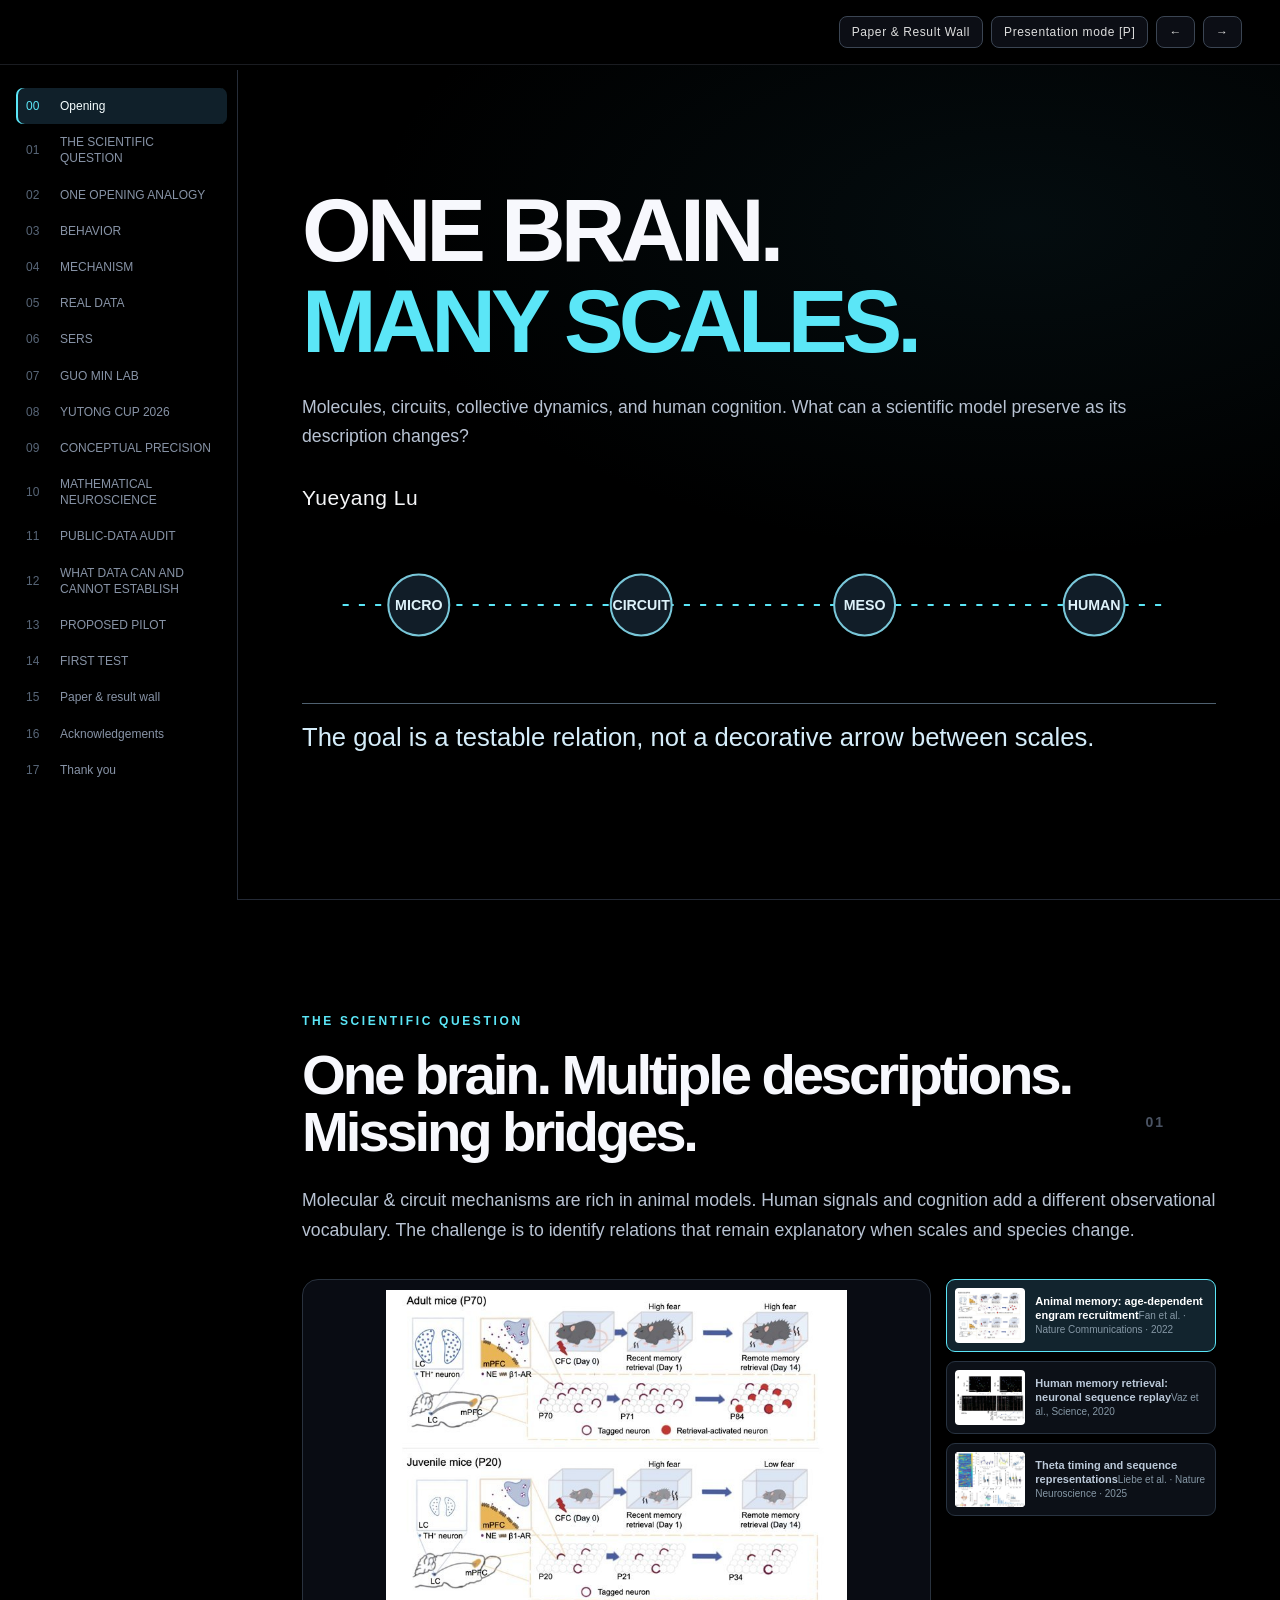
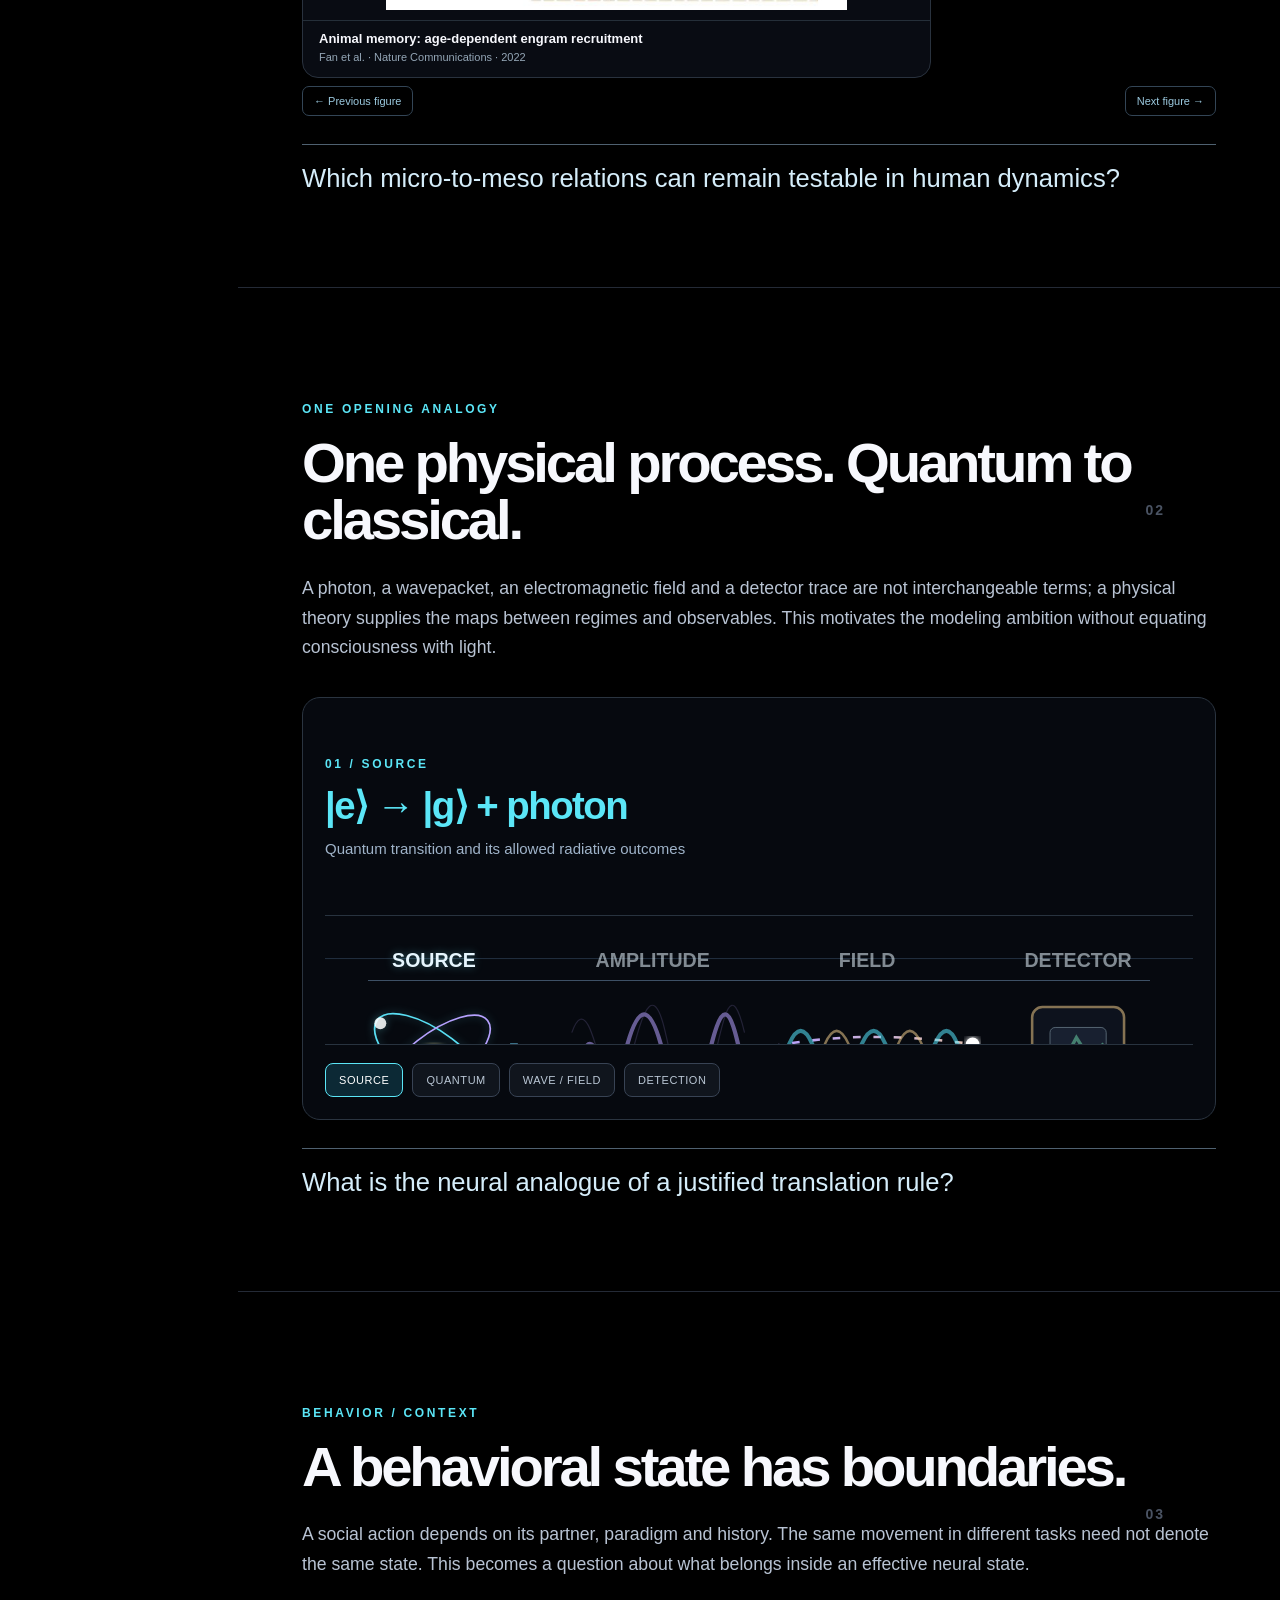
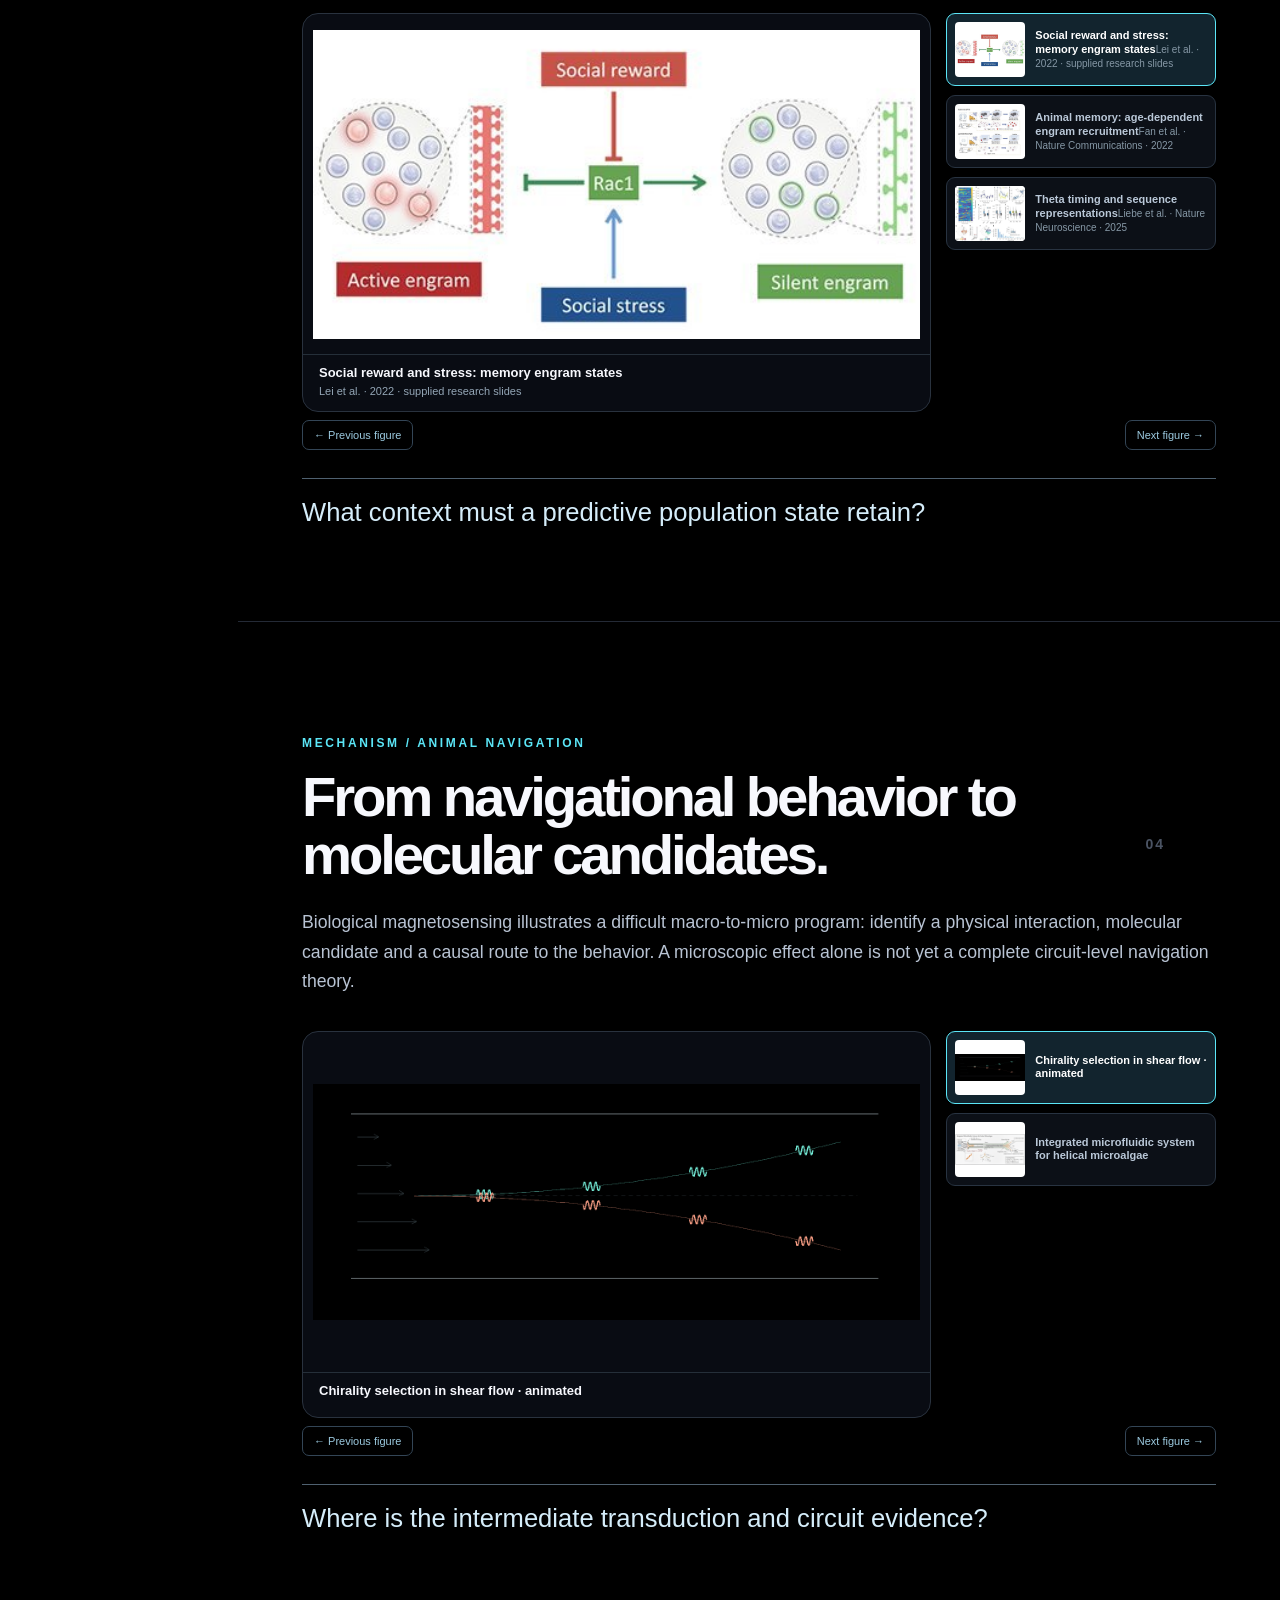
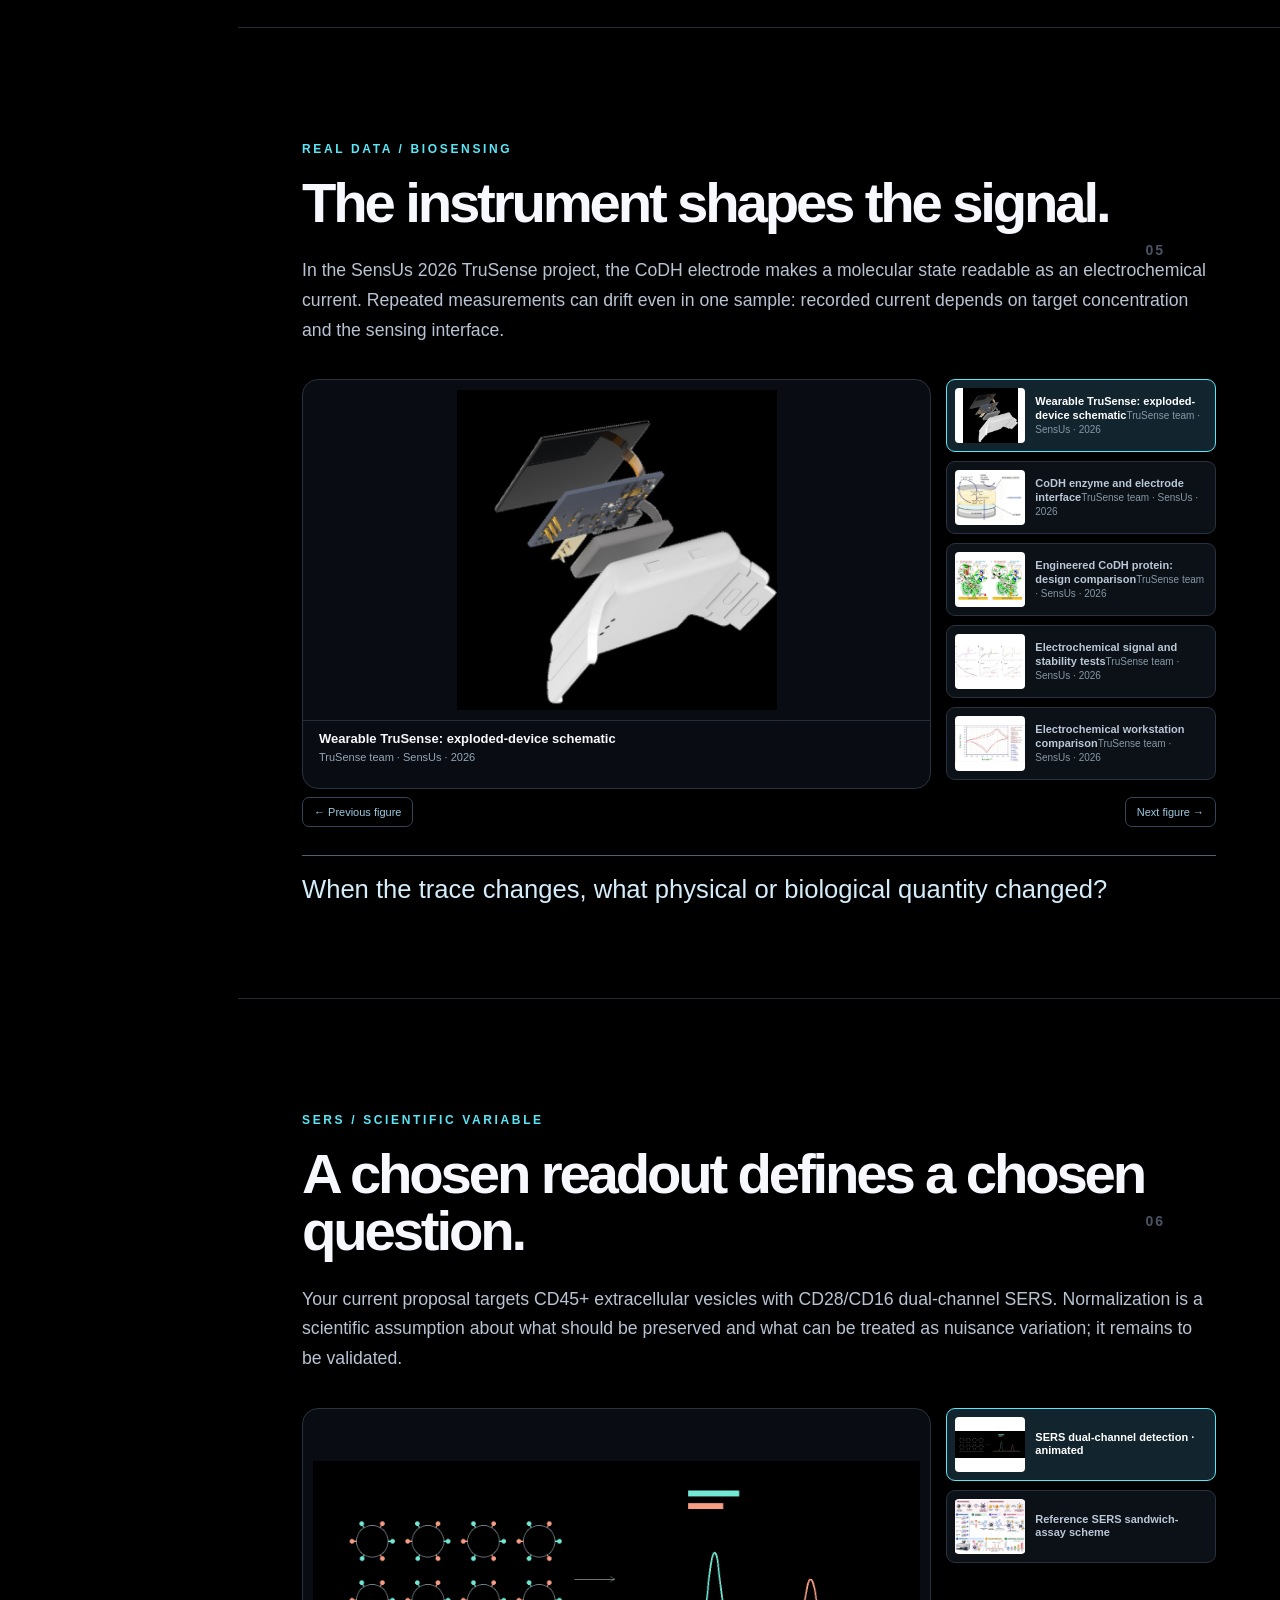
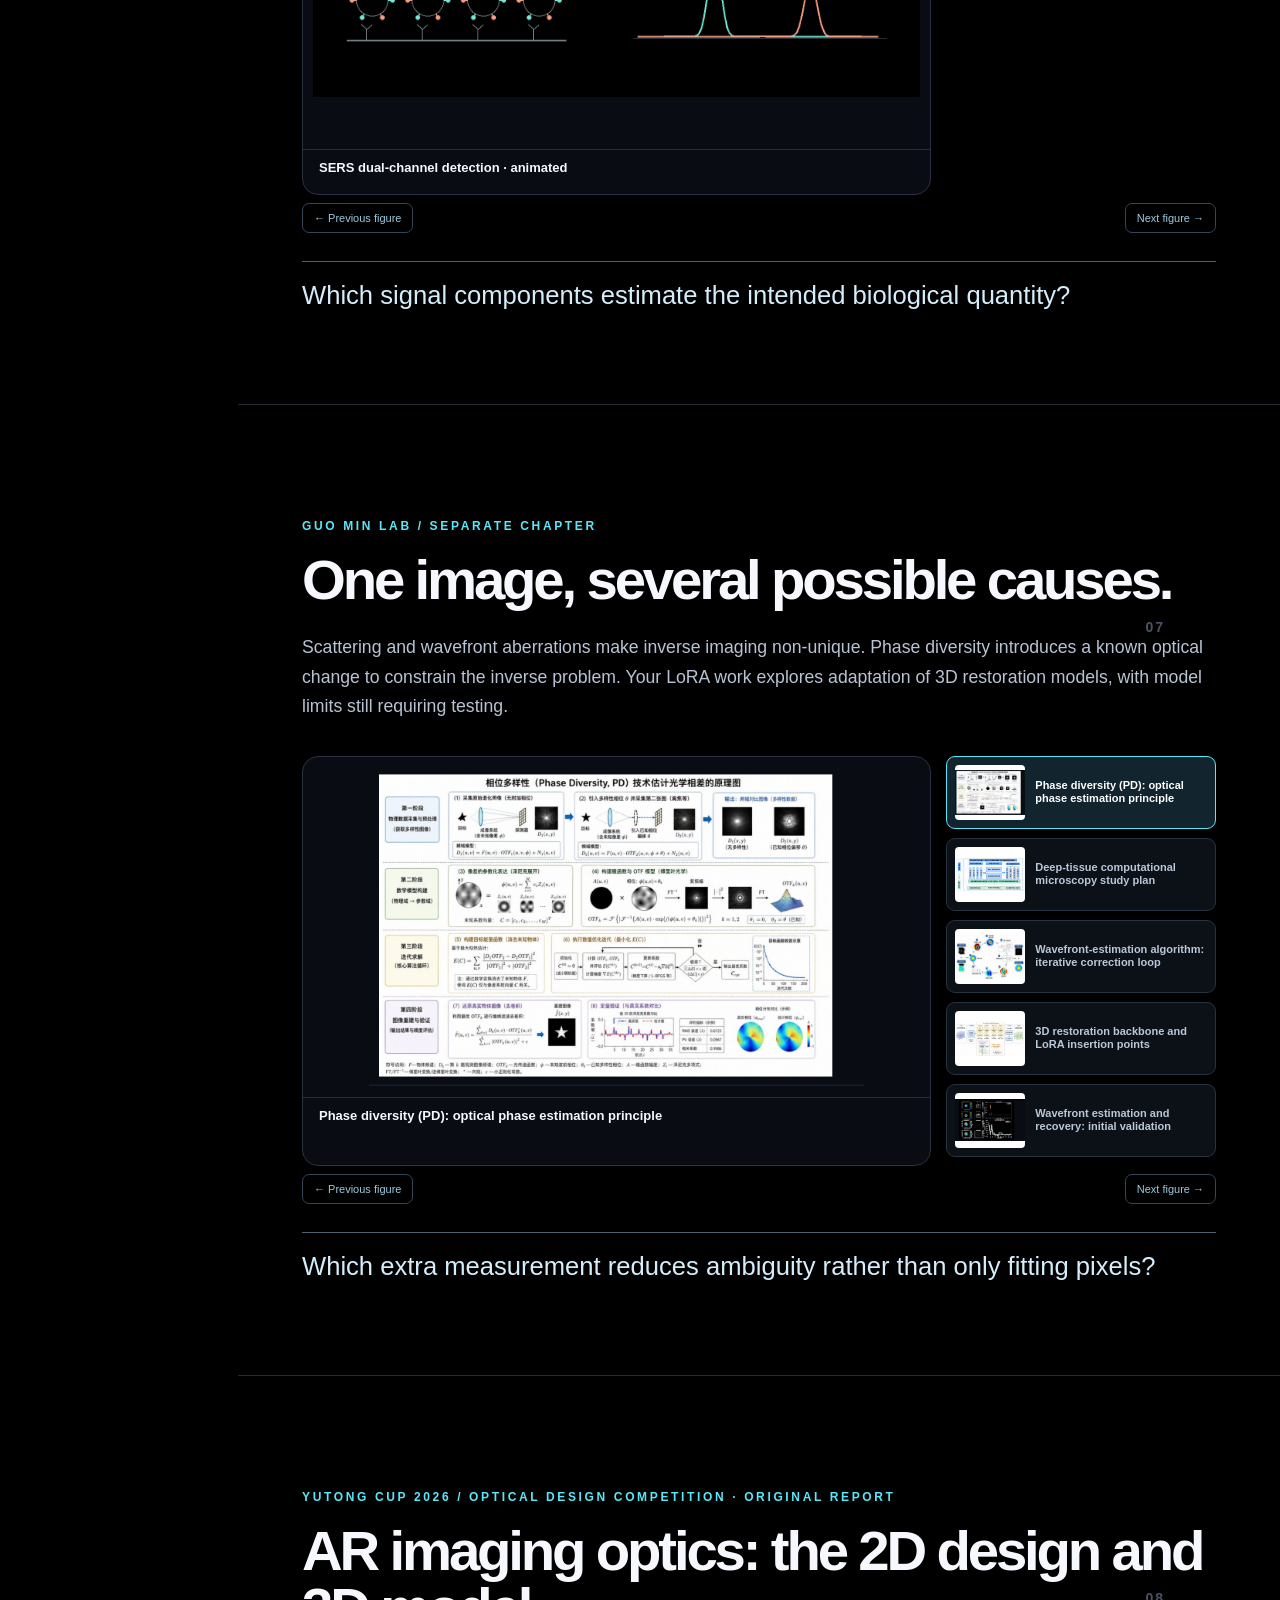
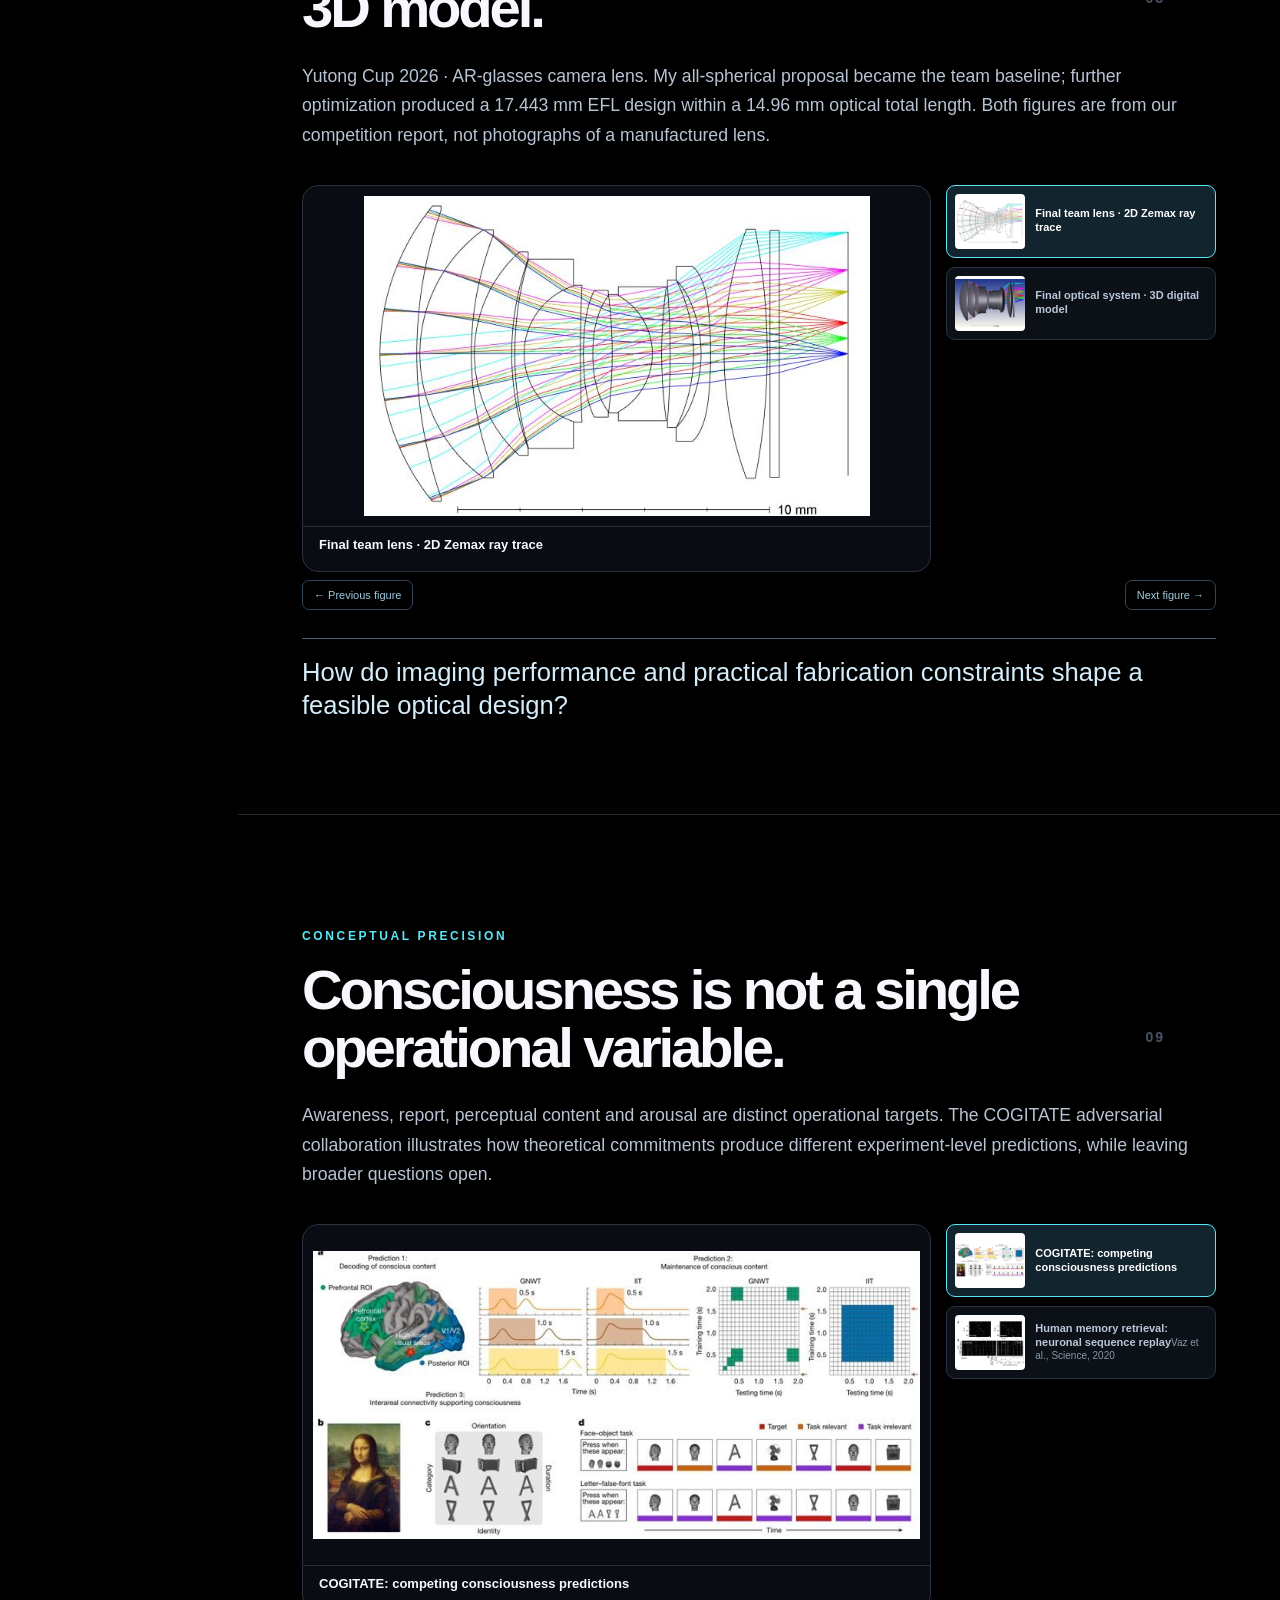
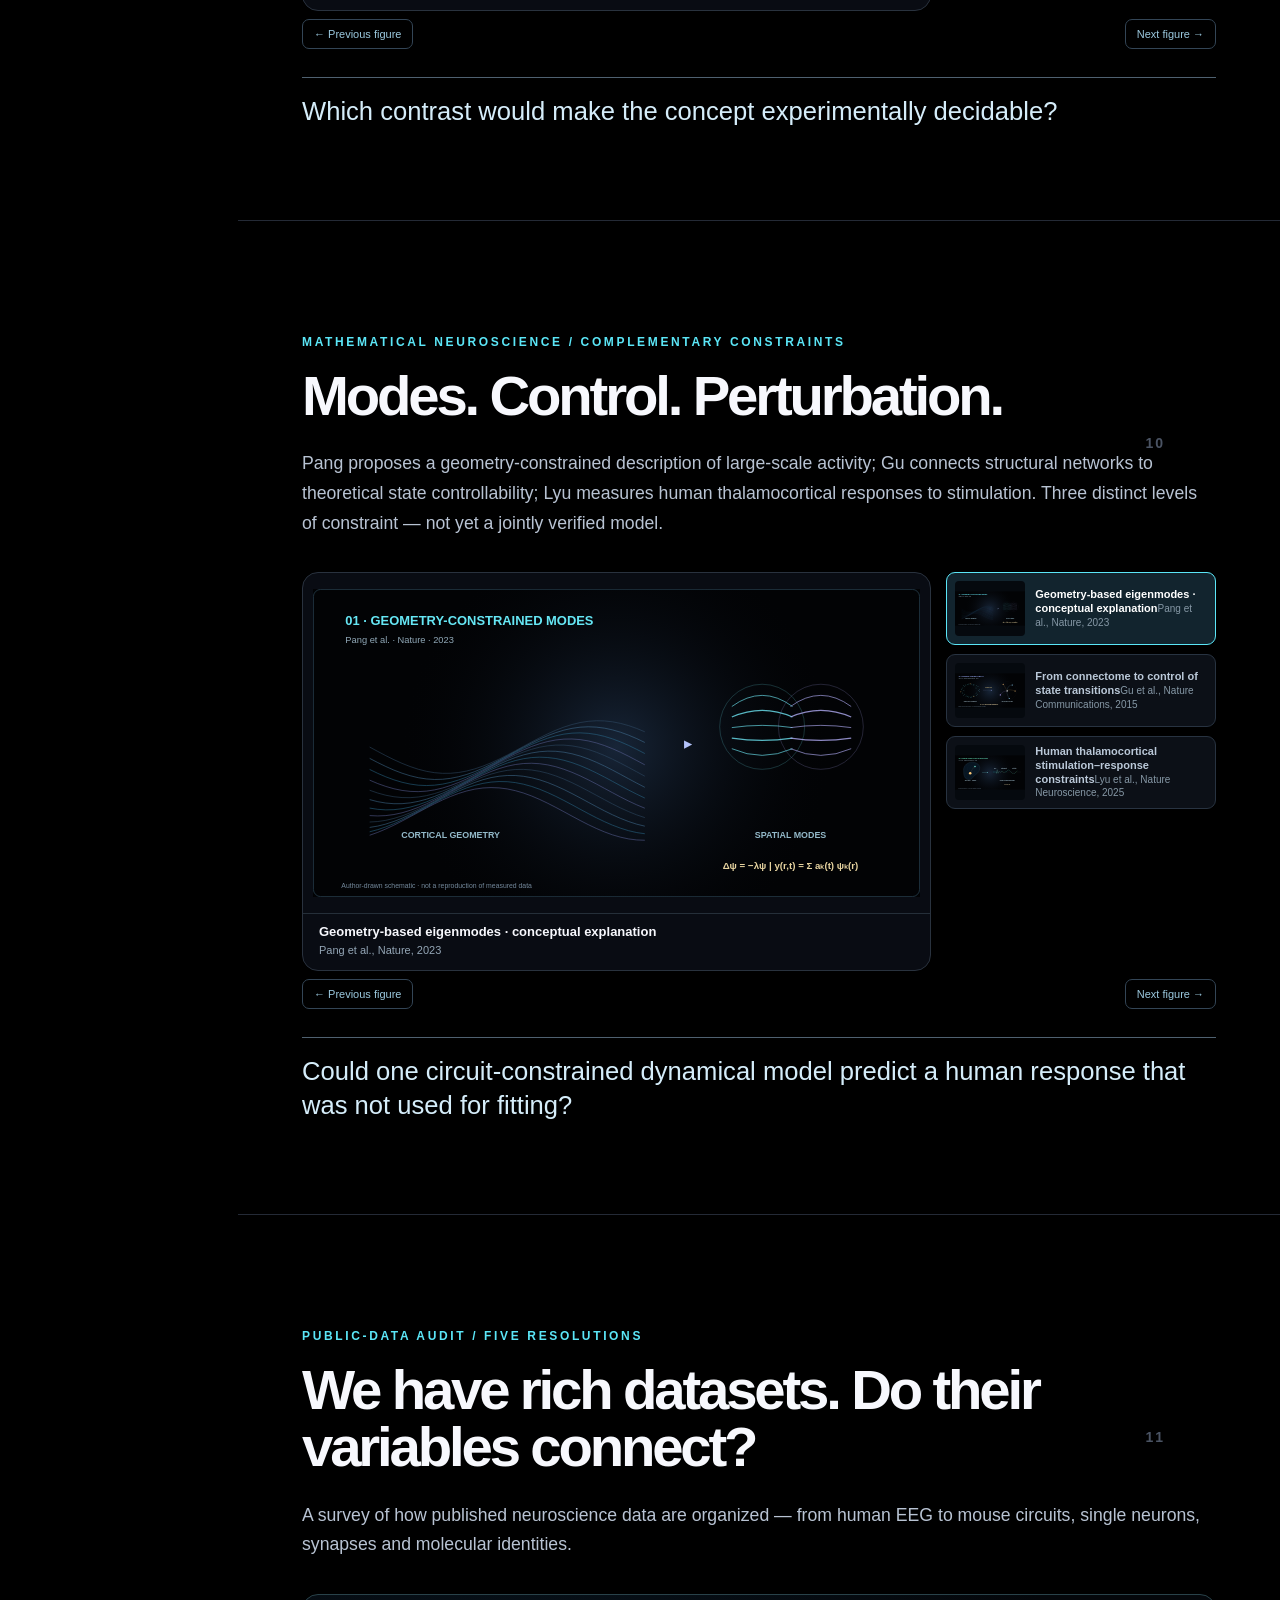
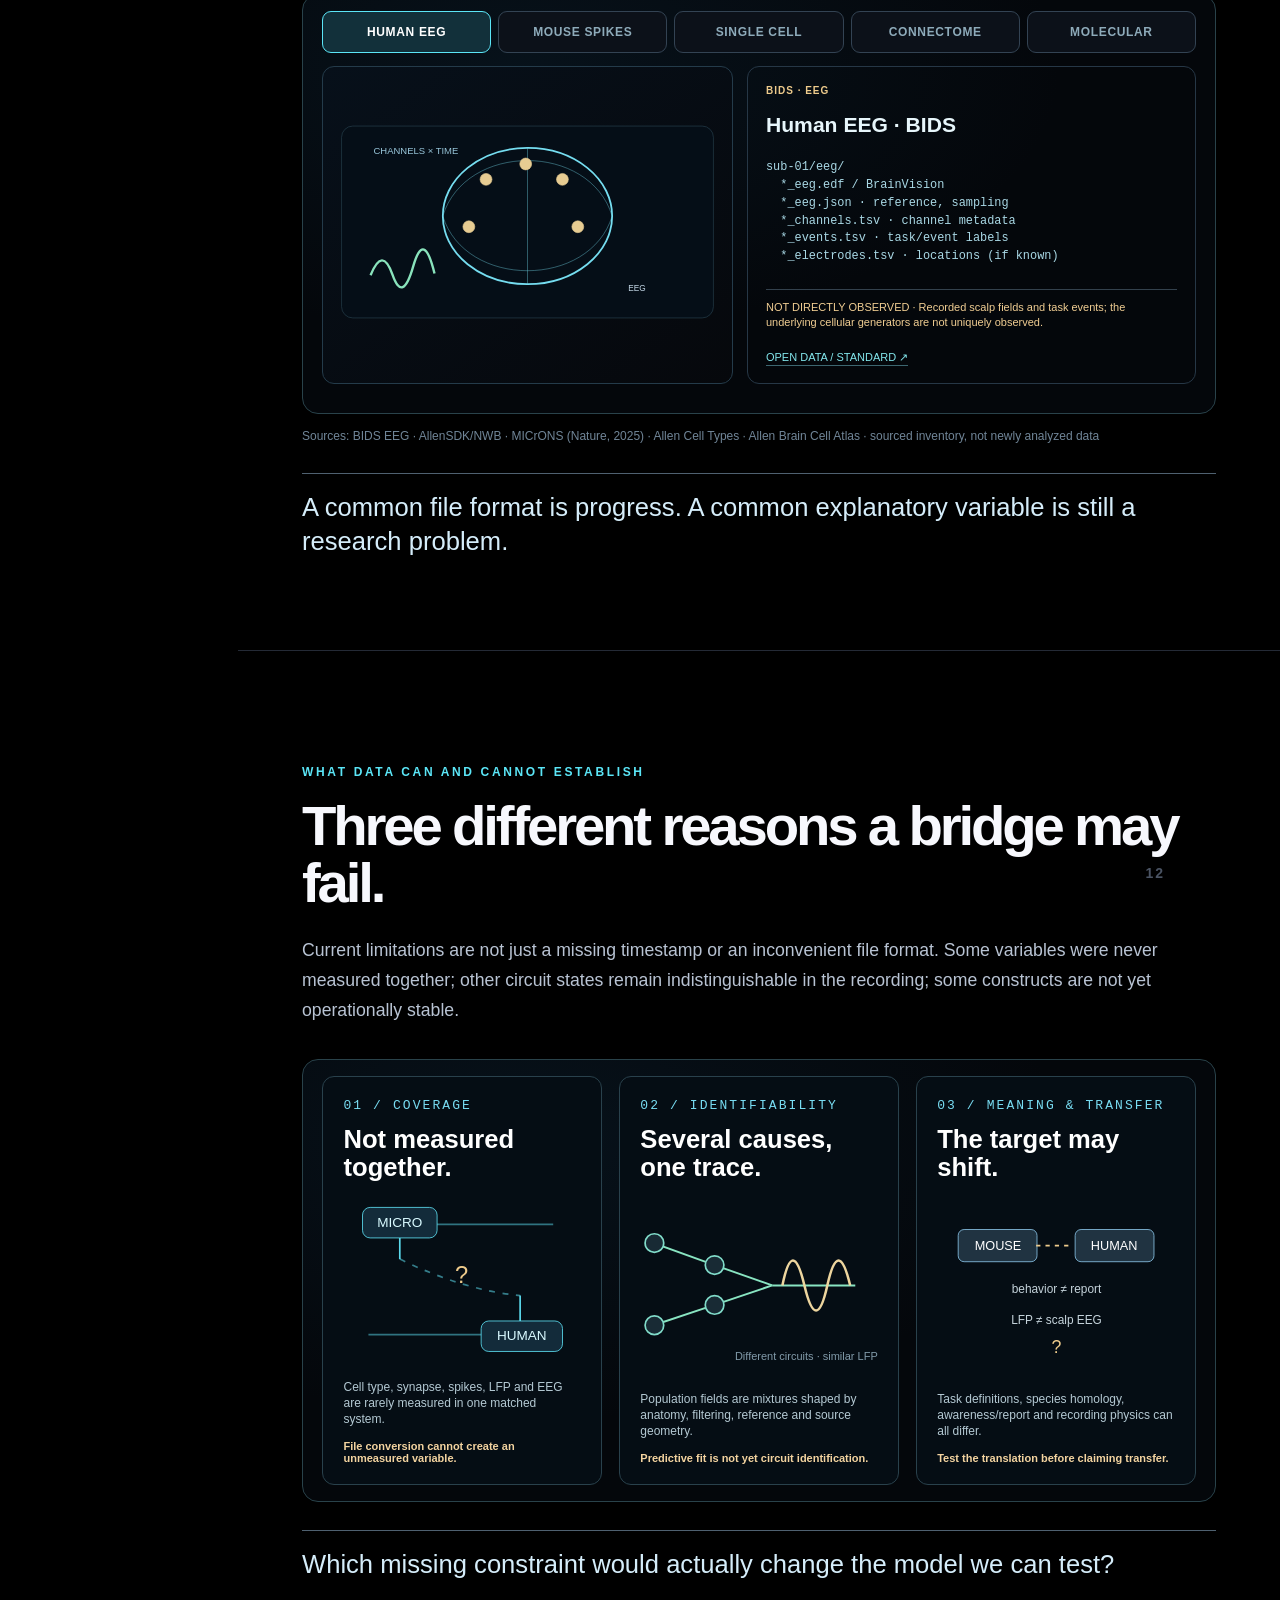
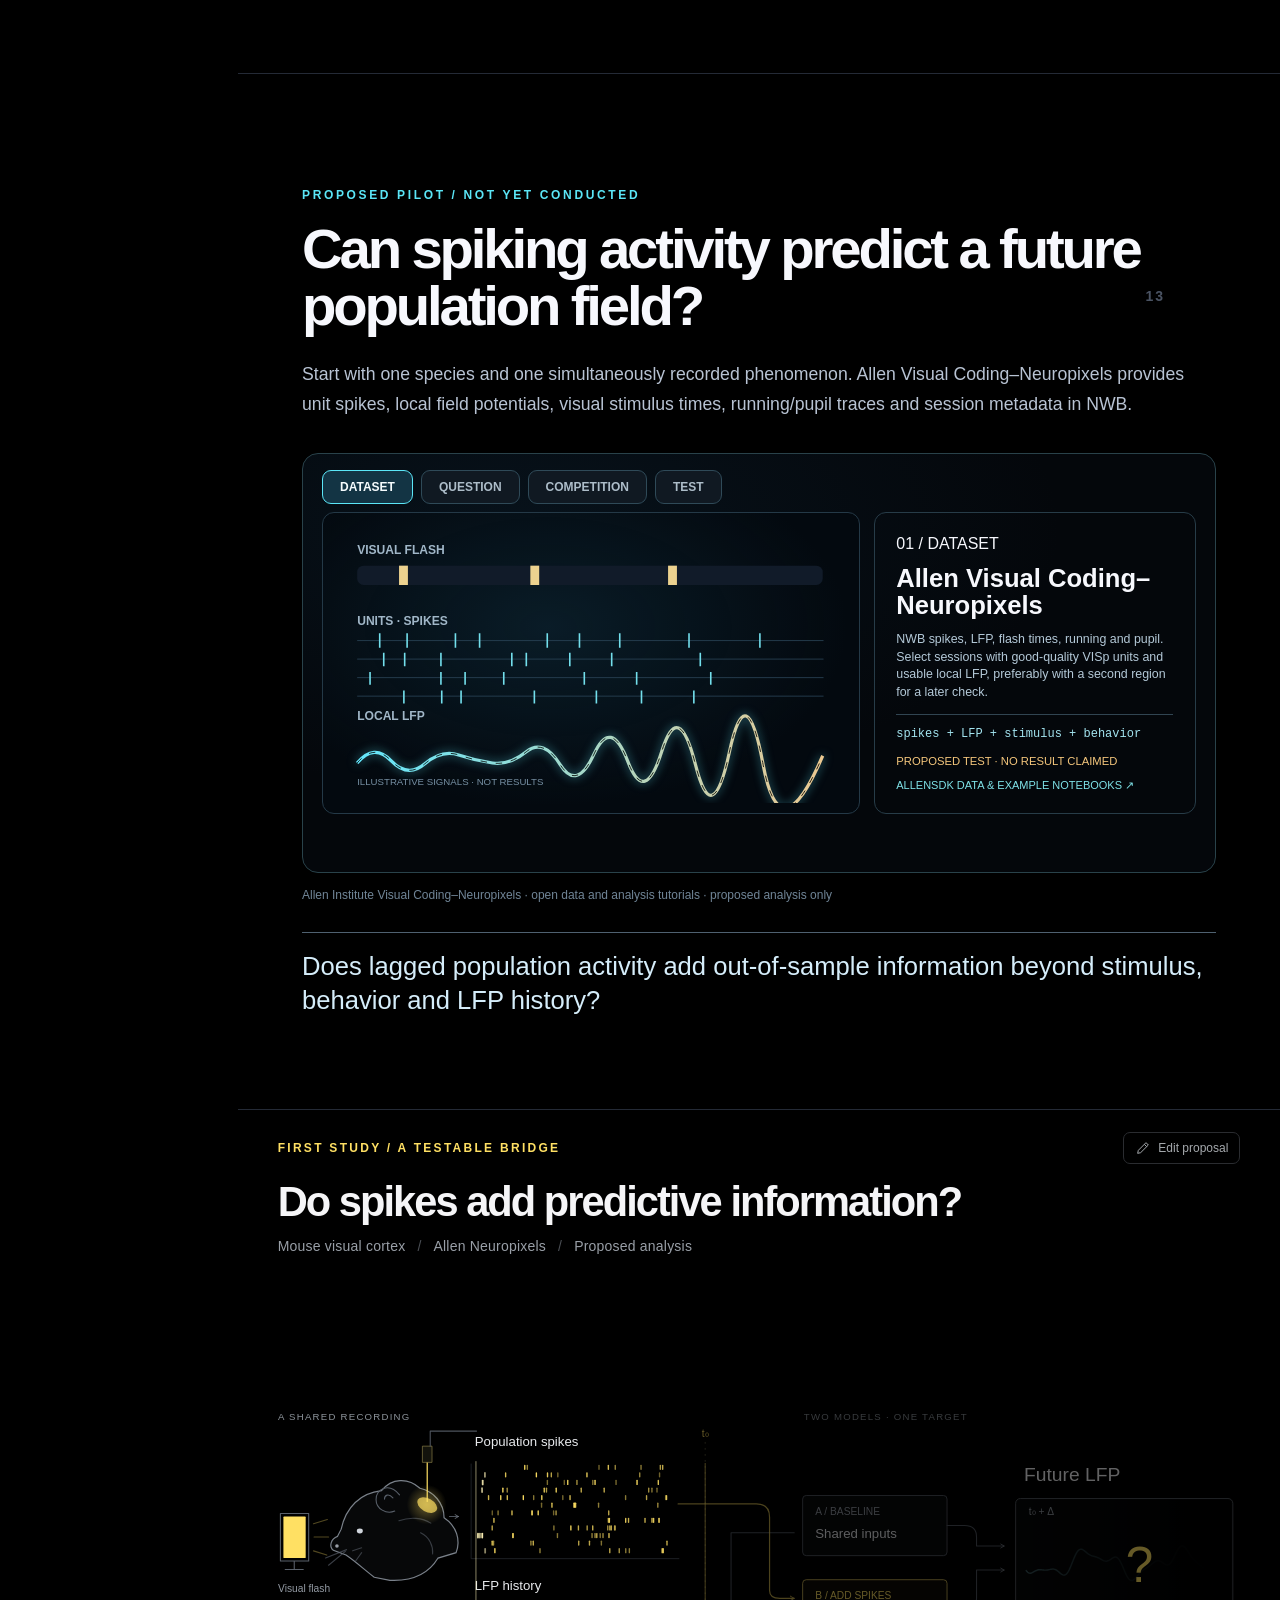
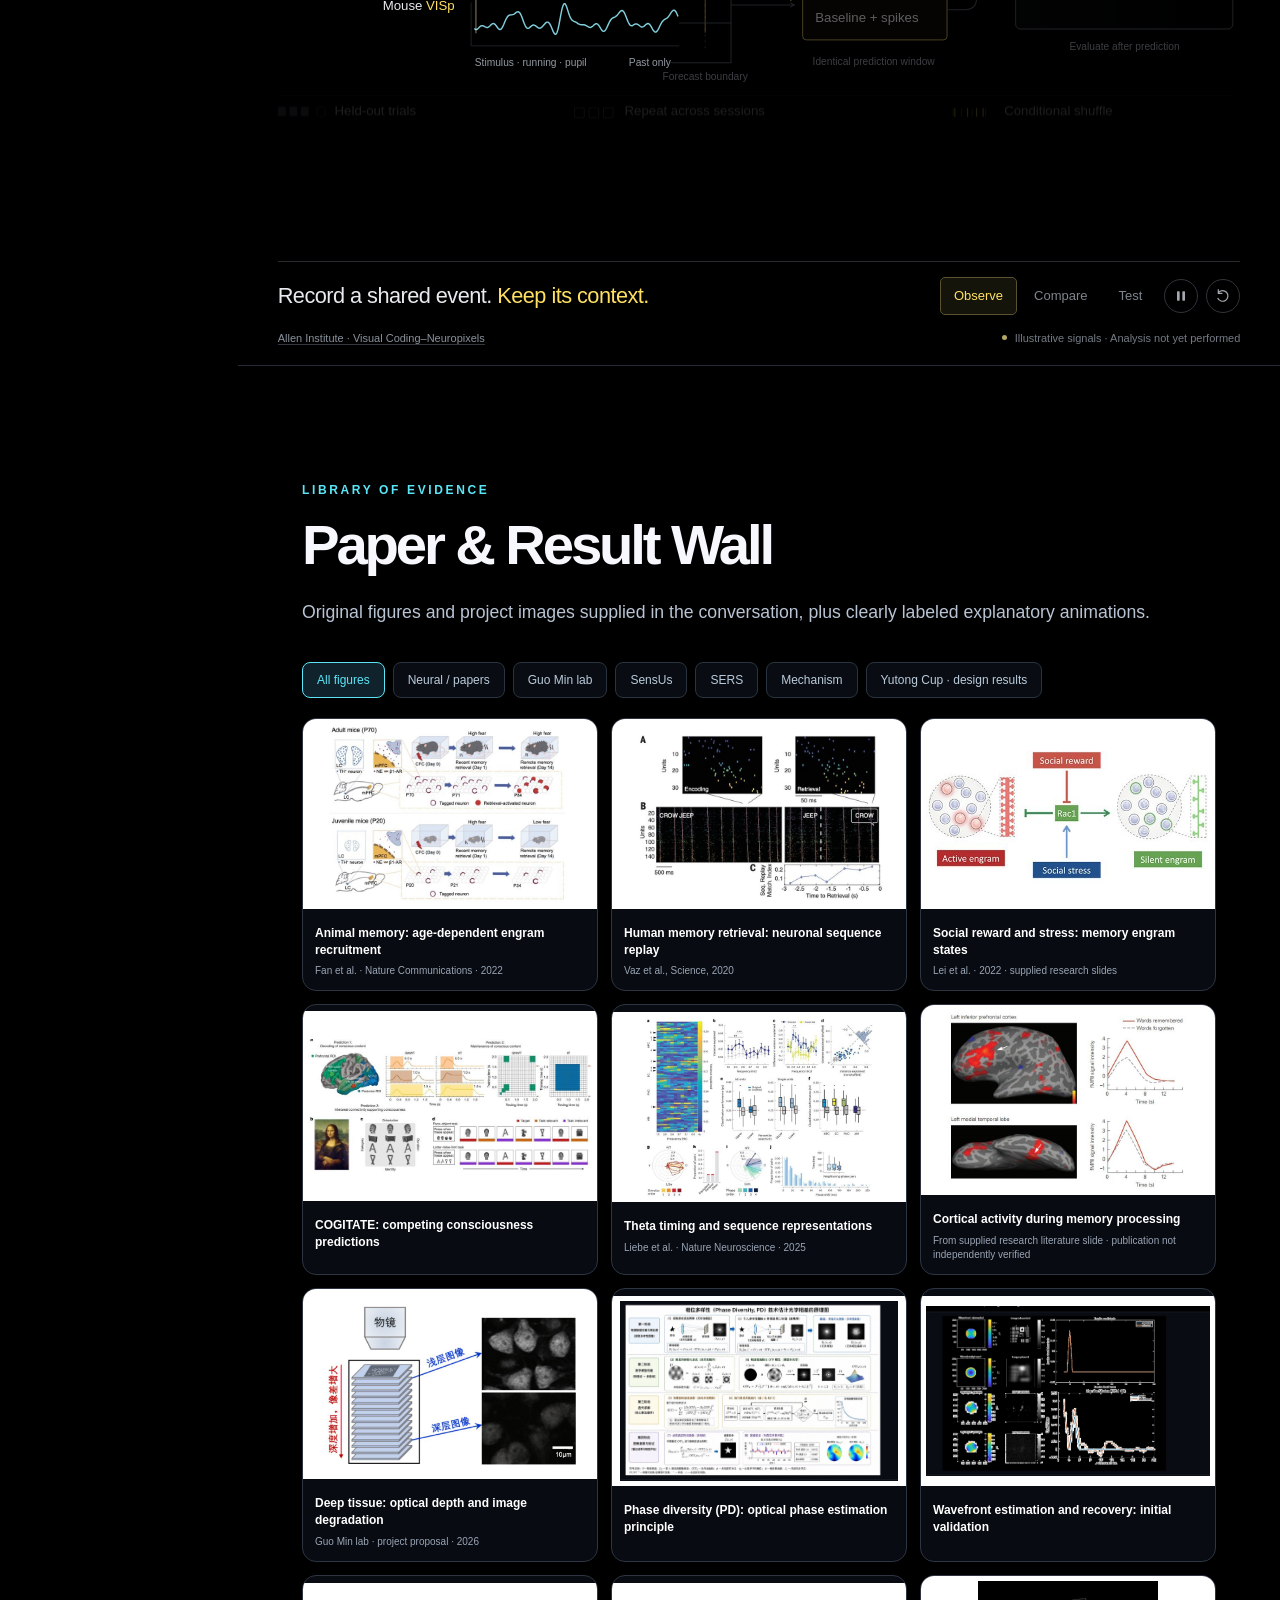
==== commit 239b44c7: "Update index.html" ====
--- a/docs/index.html
+++ b/docs/index.html
@@ -1,7 +1,7 @@
 <!doctype html><html lang="en"><head><meta charset="utf-8"/><meta name="viewport" content="width=device-width, initial-scale=1"/><meta name="color-scheme" content="dark"/>
 <title>ONE BRAIN / MANY SCALES · Data Audit & Research Pilot</title>
 <meta name="description" content="An interactive research presentation on neural dynamics, multimodal measurement, and bridging scientific scales."/>
-<link rel="stylesheet" href="./assets/css/main.css"/><link rel="stylesheet" href="./assets/css/refinements.css"/>
+<link rel="stylesheet" href="./assets/css/main.css?v=20261120-4"/><link rel="stylesheet" href="./assets/css/refinements.css?v=20261120-4"/>
 </head><body>
 <header class="site-top"><div class="controls"><button class="ctl" id="toWall">Paper & Result Wall</button><button class="ctl" id="present" title="Fit each chapter into a single slide-sized viewport">Presentation mode [P]</button><button class="ctl" id="prev">←</button><button class="ctl" id="next">→</button></div></header><nav id="sidebar" class="sidebar"><div id="sideitems"></div></nav><main id="main">
 <section class="chapter hero" id="cover"><div class="slide-inner"><h1>ONE BRAIN.<br/><span style="color:var(--cyan)">MANY SCALES.</span></h1><p class="lead">Molecules, circuits, collective dynamics, and human cognition. What can a scientific model preserve as its description changes?</p><div class="meta"><span class="author-name">Yueyang Lu</span></div><div class="hero-svg"><svg viewBox="0 0 900 130" preserveAspectRatio="xMidYMid meet"><path d="M40 65H855" class="active-line"/><g fill="#111d28" stroke="#79c7d9" stroke-width="2"><circle cx="115" cy="65" r="30"/><circle cx="334" cy="65" r="30"/><circle cx="554" cy="65" r="30"/><circle cx="780" cy="65" r="30"/></g><g font-size="14" font-weight="800" fill="#def2fa" text-anchor="middle"><text x="115" y="70">MICRO</text><text x="334" y="70">CIRCUIT</text><text x="554" y="70">MESO</text><text x="780" y="70">HUMAN</text></g></svg></div><div class="question">The goal is a testable relation, not a decorative arrow between scales.</div></div></section>
@@ -108,9 +108,9 @@
 </div></section>
 </main>
 <div class="modal" id="modal"><button class="close" id="close">Close ×</button><figure><img id="large" alt="Expanded scientific figure"/><figcaption id="largecap"></figcaption></figure></div>
-<script src="./data/site-data.js"></script><script src="./assets/js/app.js"></script>
+<script src="./data/site-data.js?v=20261120-4"></script><script src="./assets/js/app.js?v=20261120-4"></script>
 
 <!-- NB7_VISUAL_BRIDGE:BEGIN -->
-<script src="./assets/js/bridge-v7-runtime.js"></script>
+<script src="./assets/js/bridge-v7-runtime.js?v=20261120-4"></script>
 <!-- NB7_VISUAL_BRIDGE:END -->
-</body></html>+</body></html>
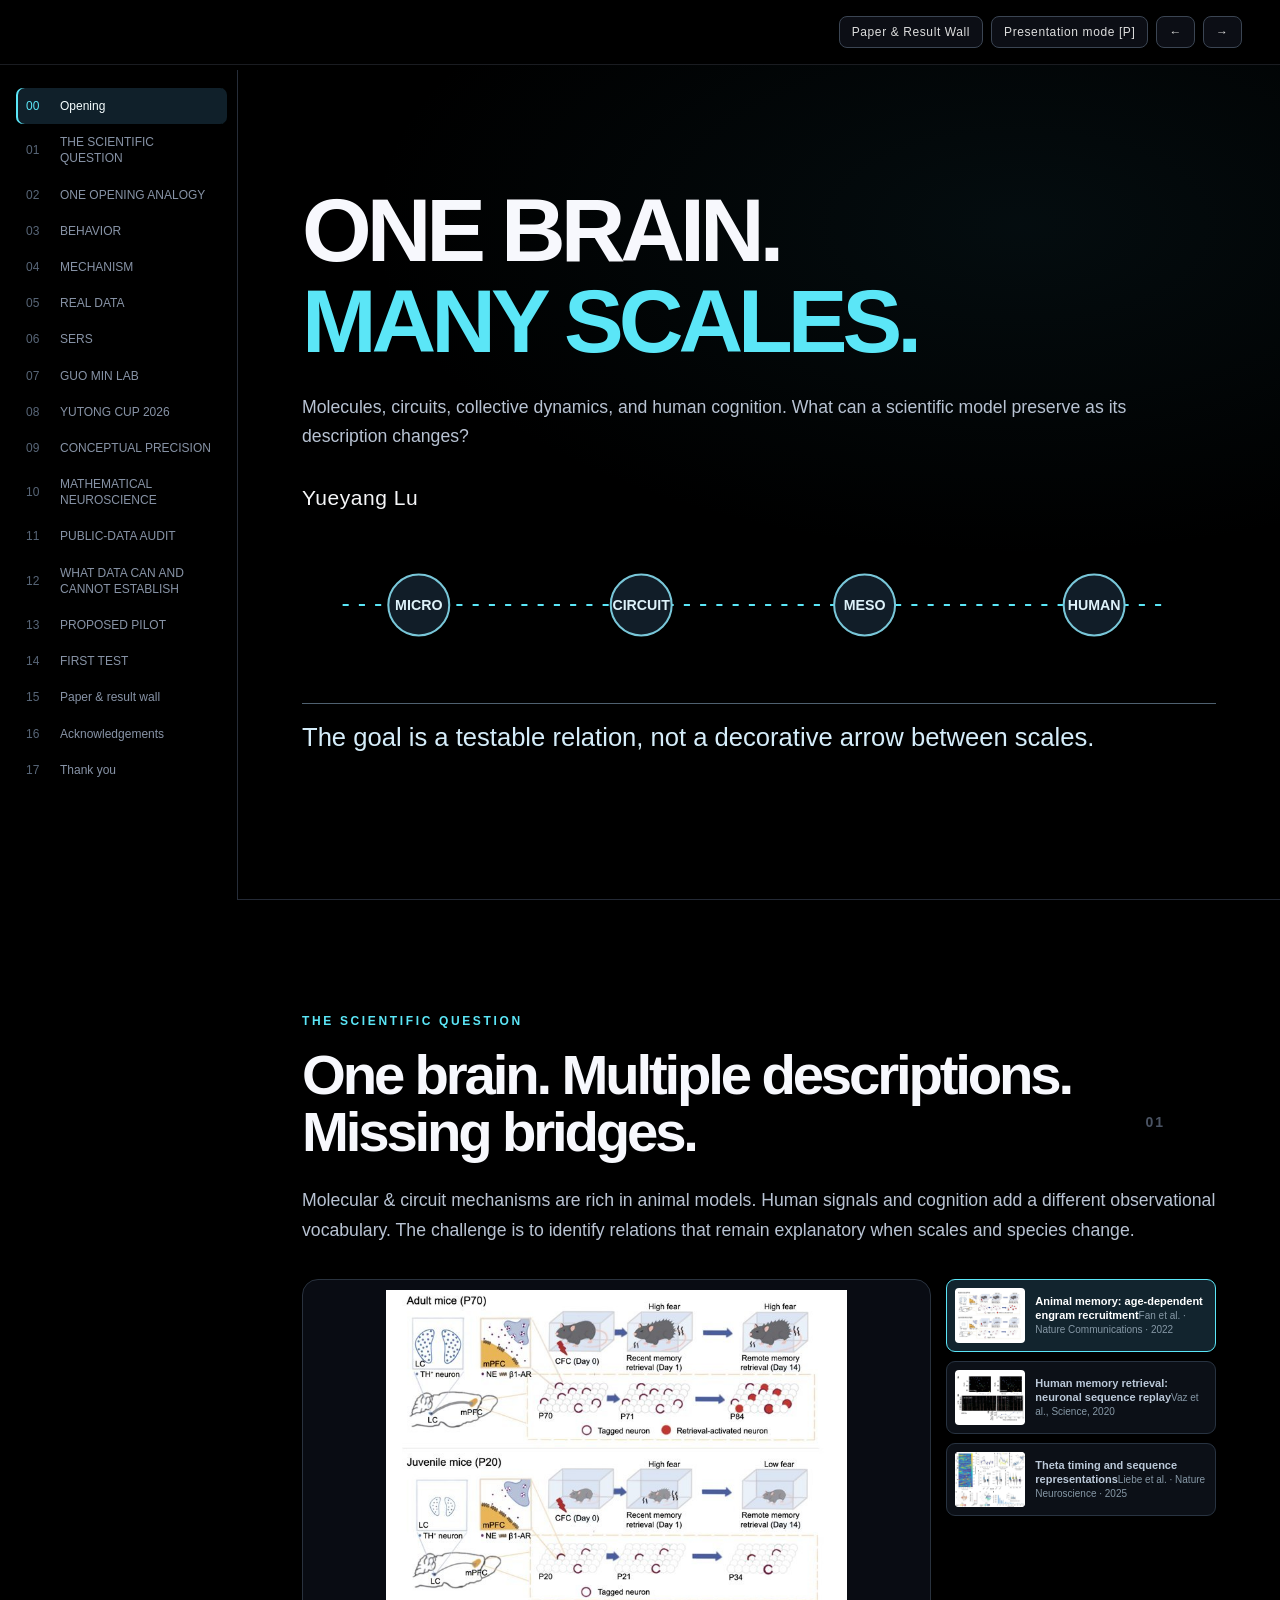
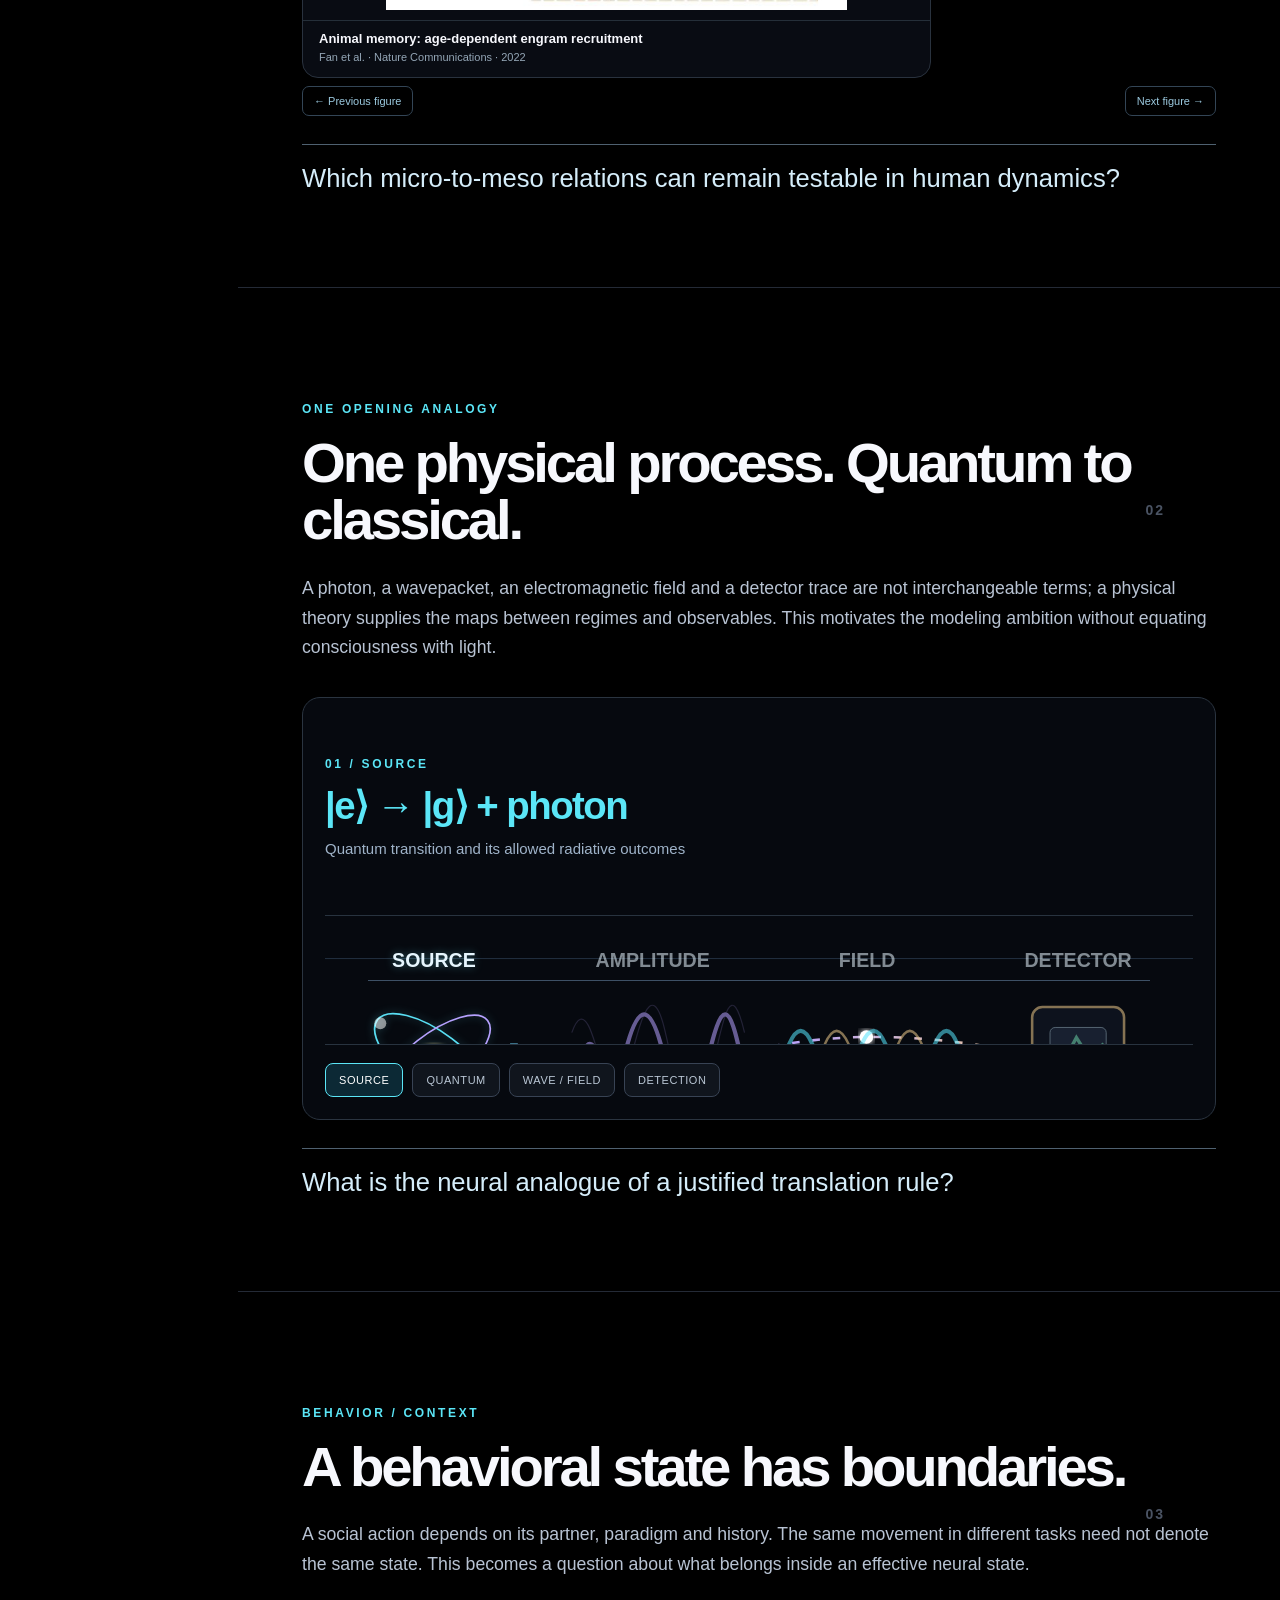
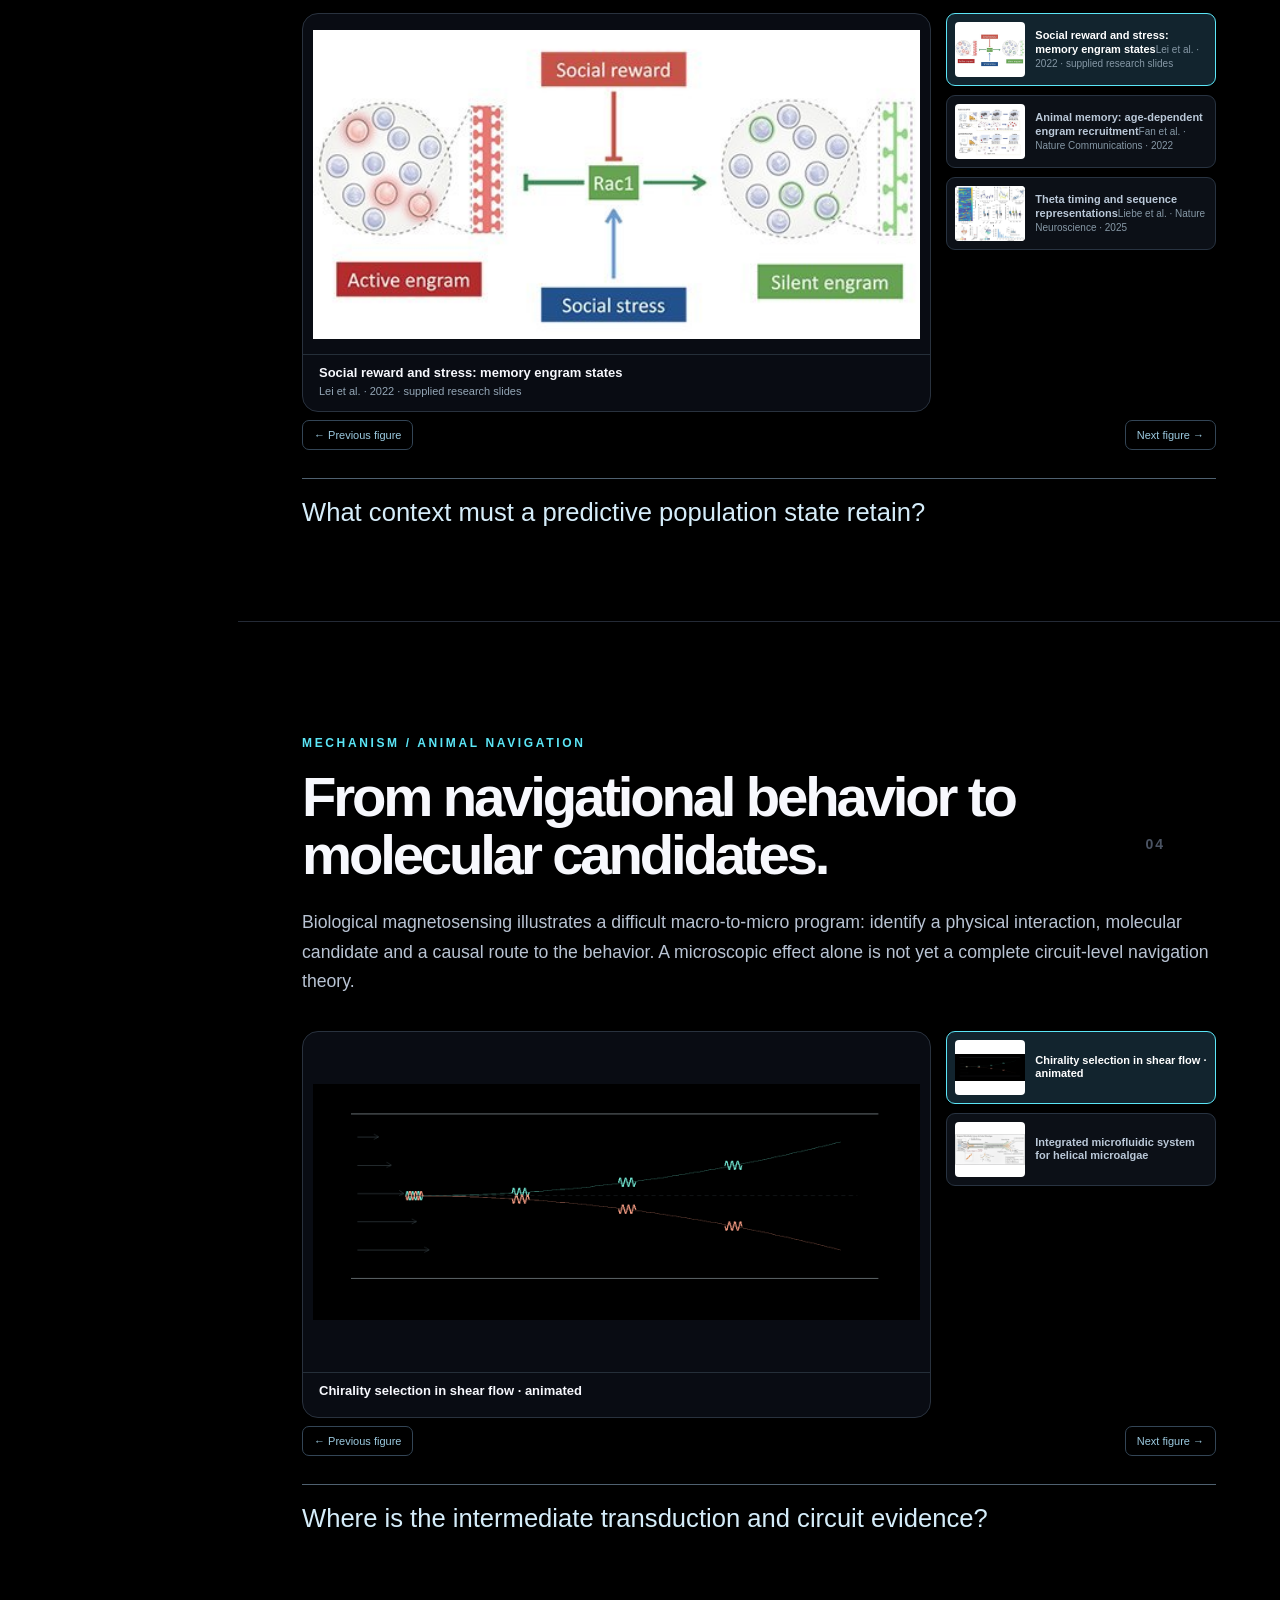
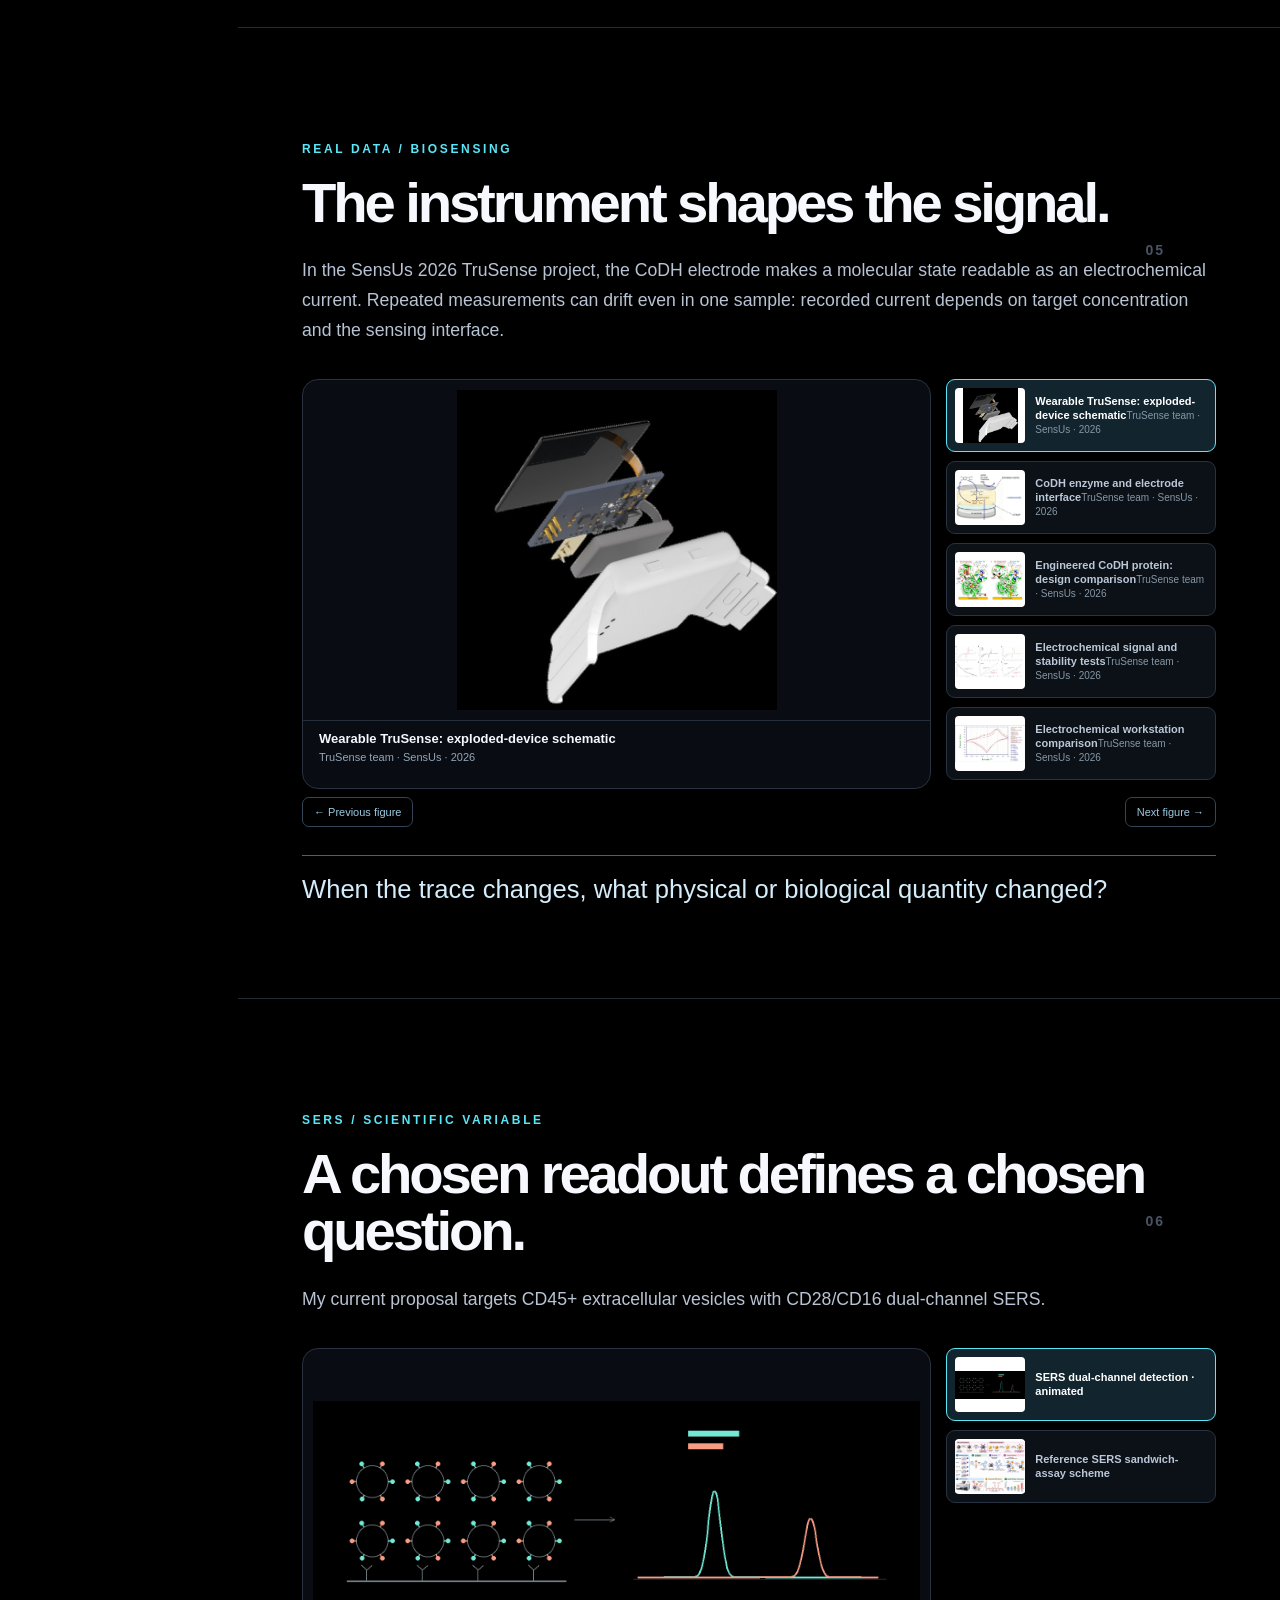
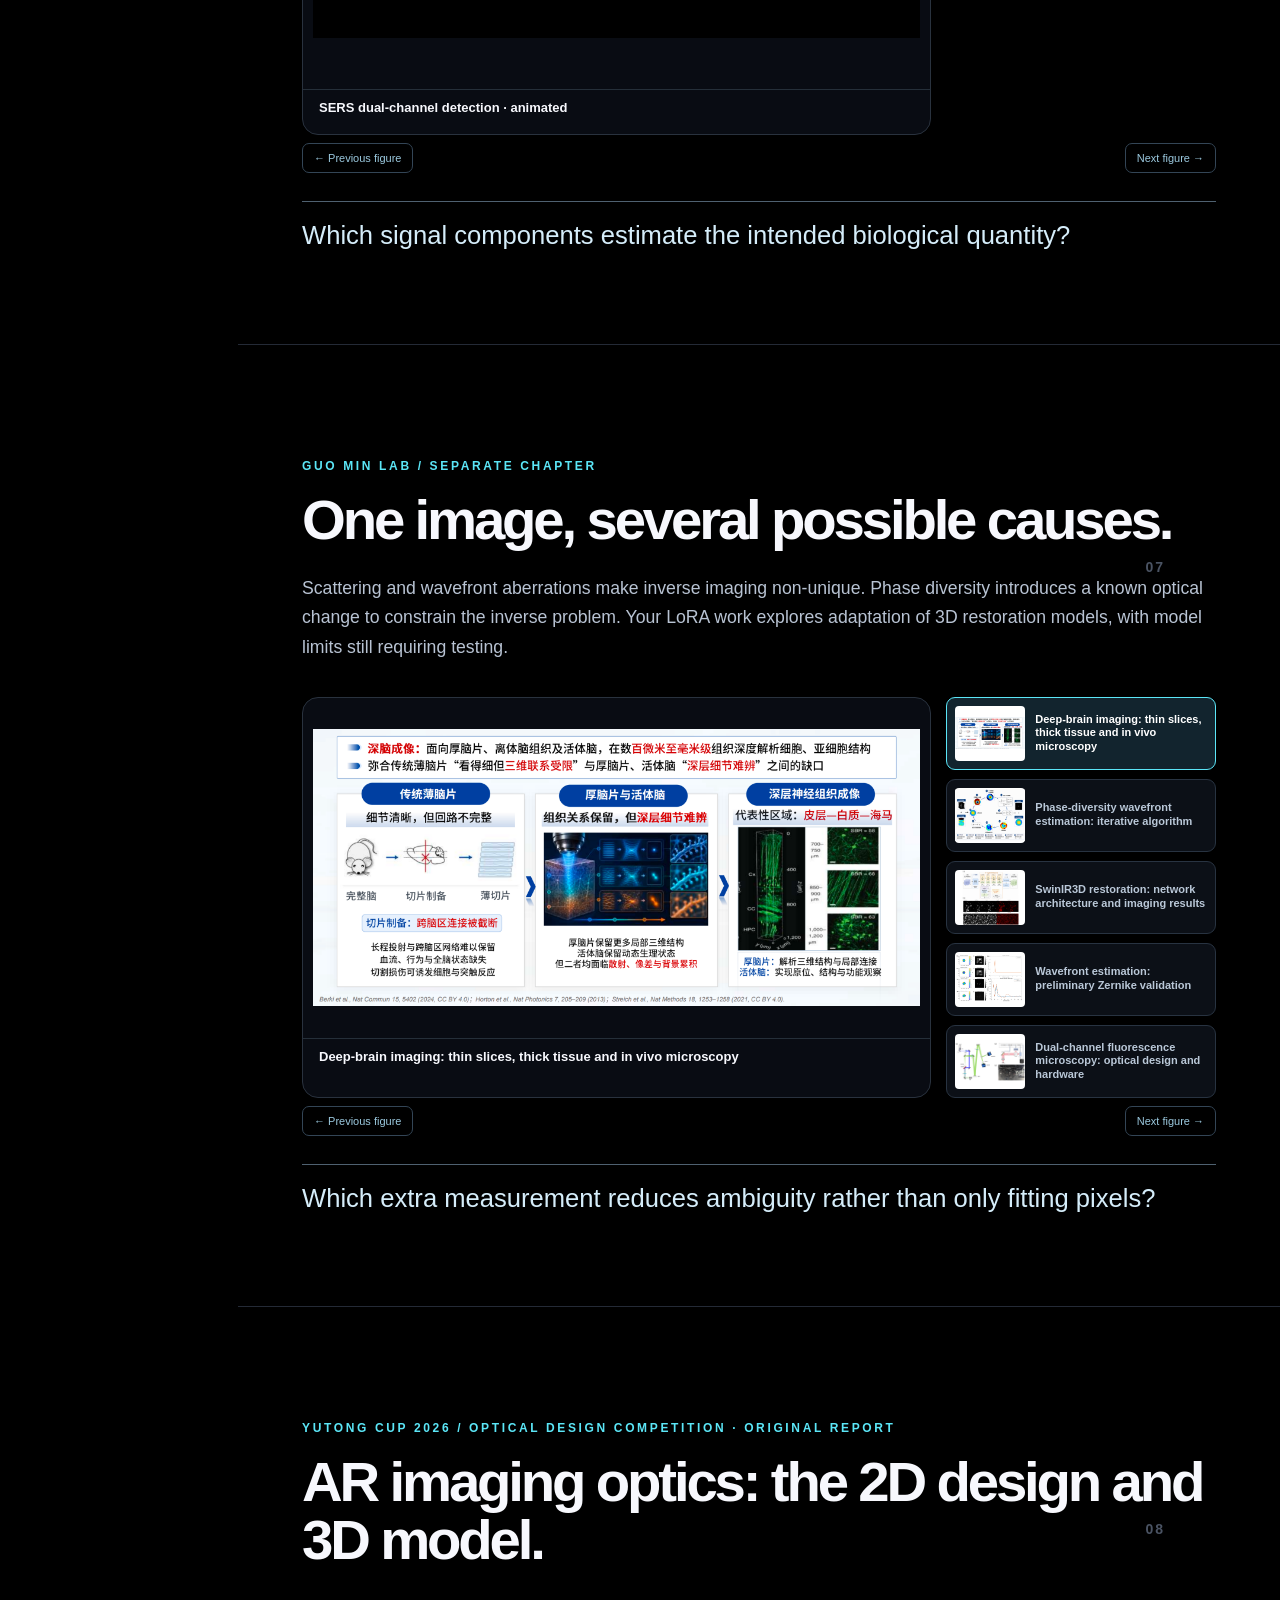
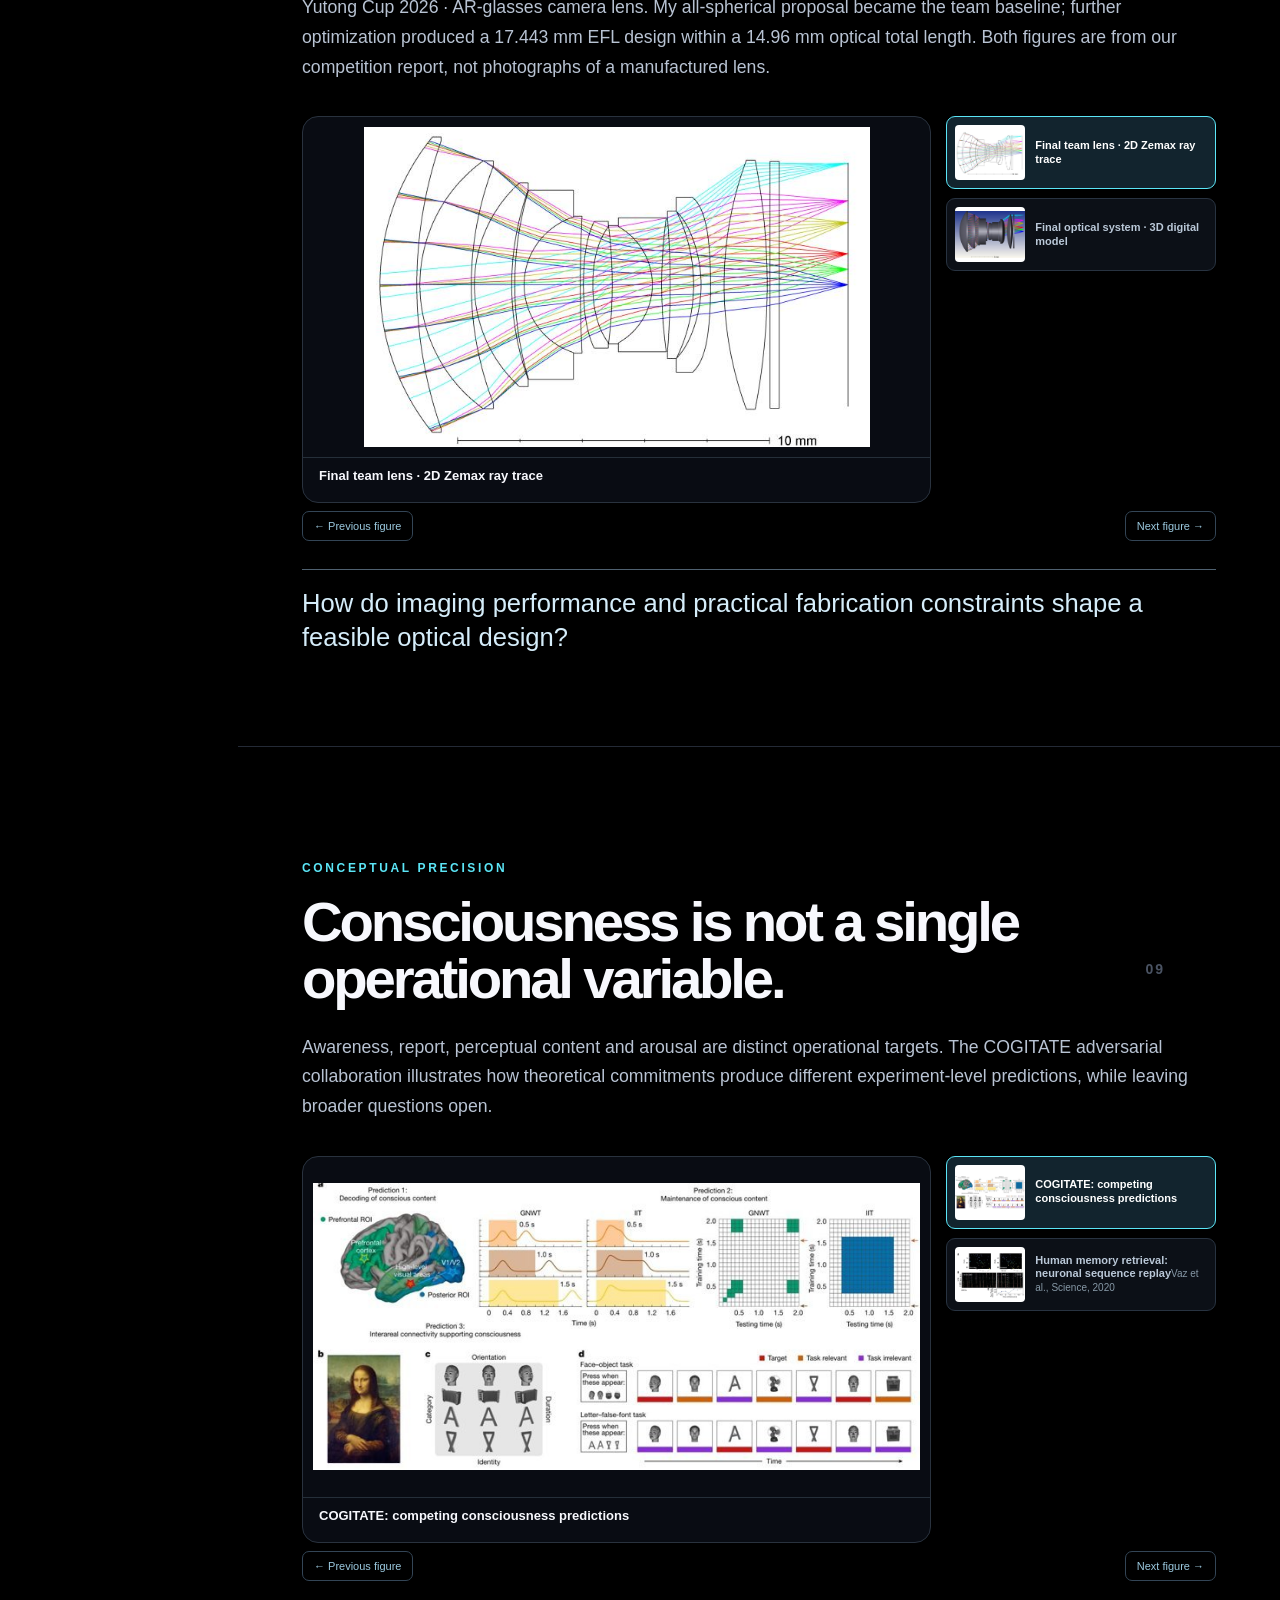
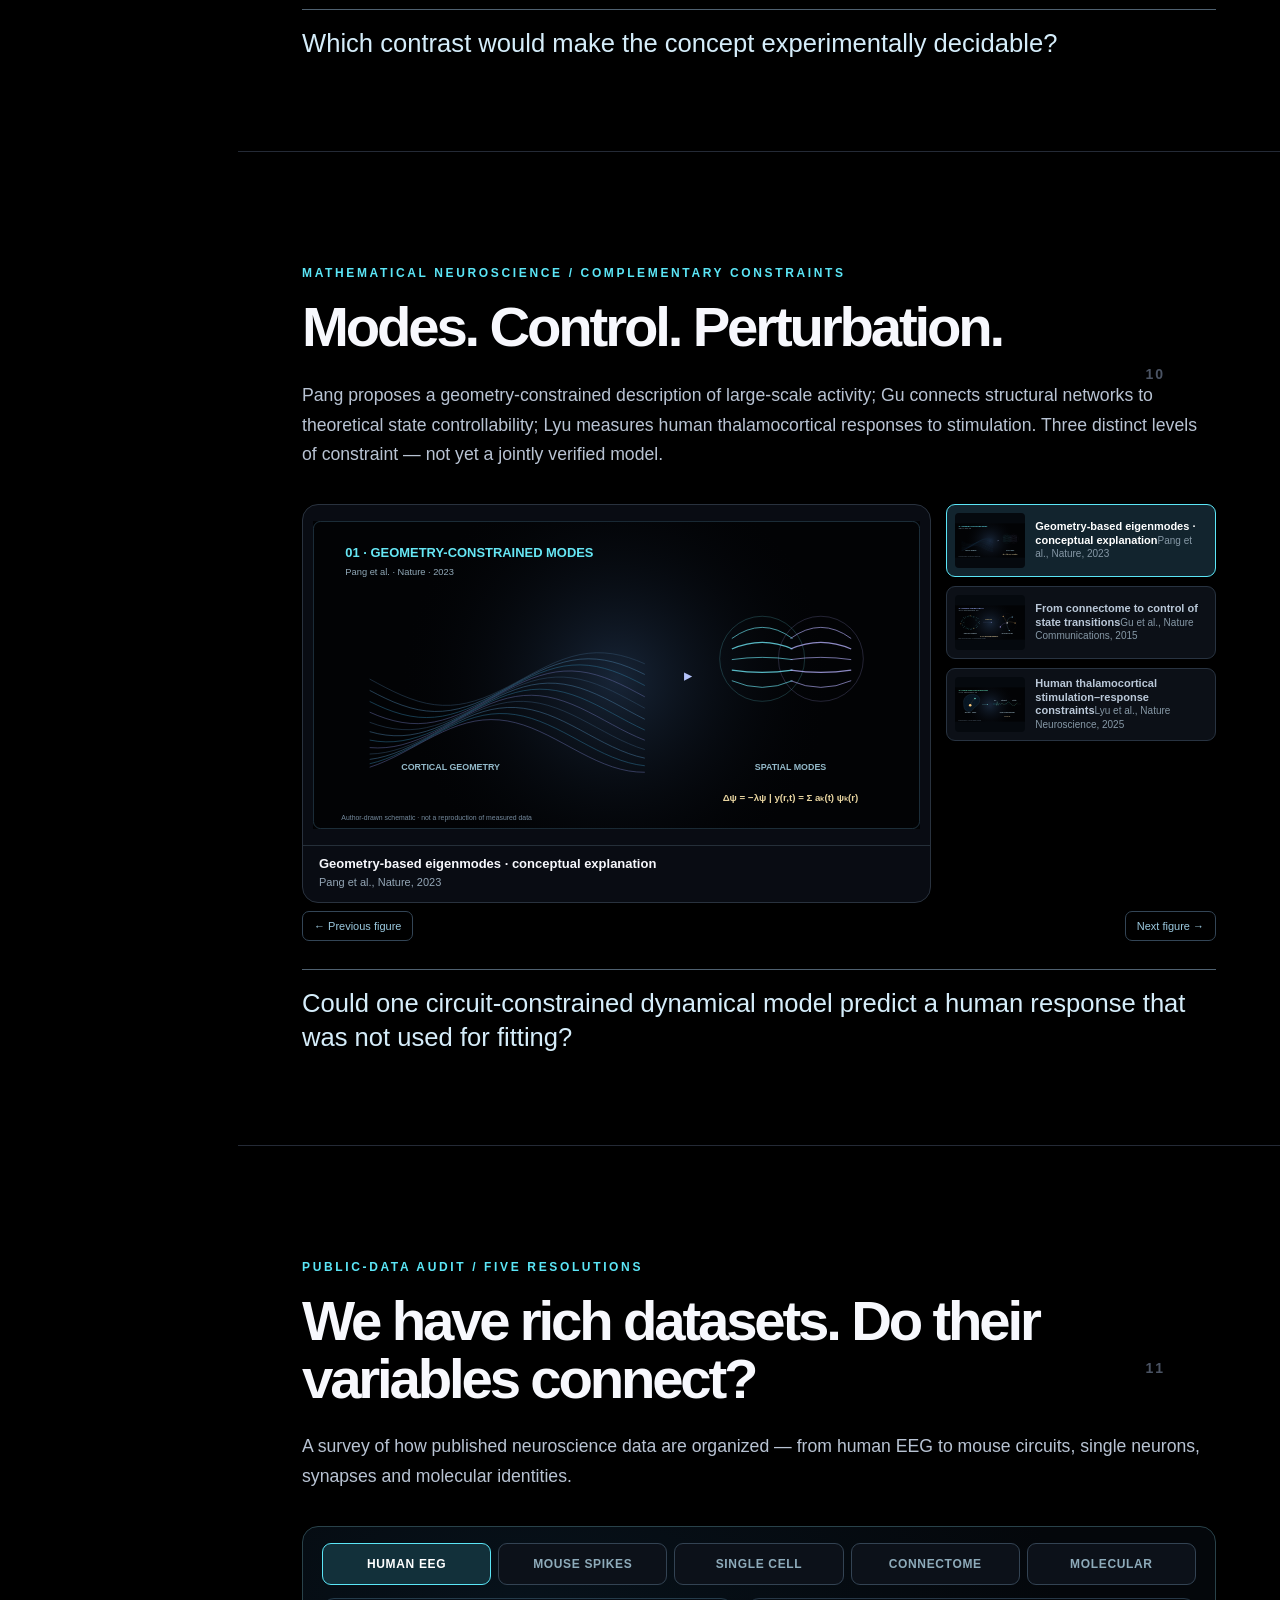
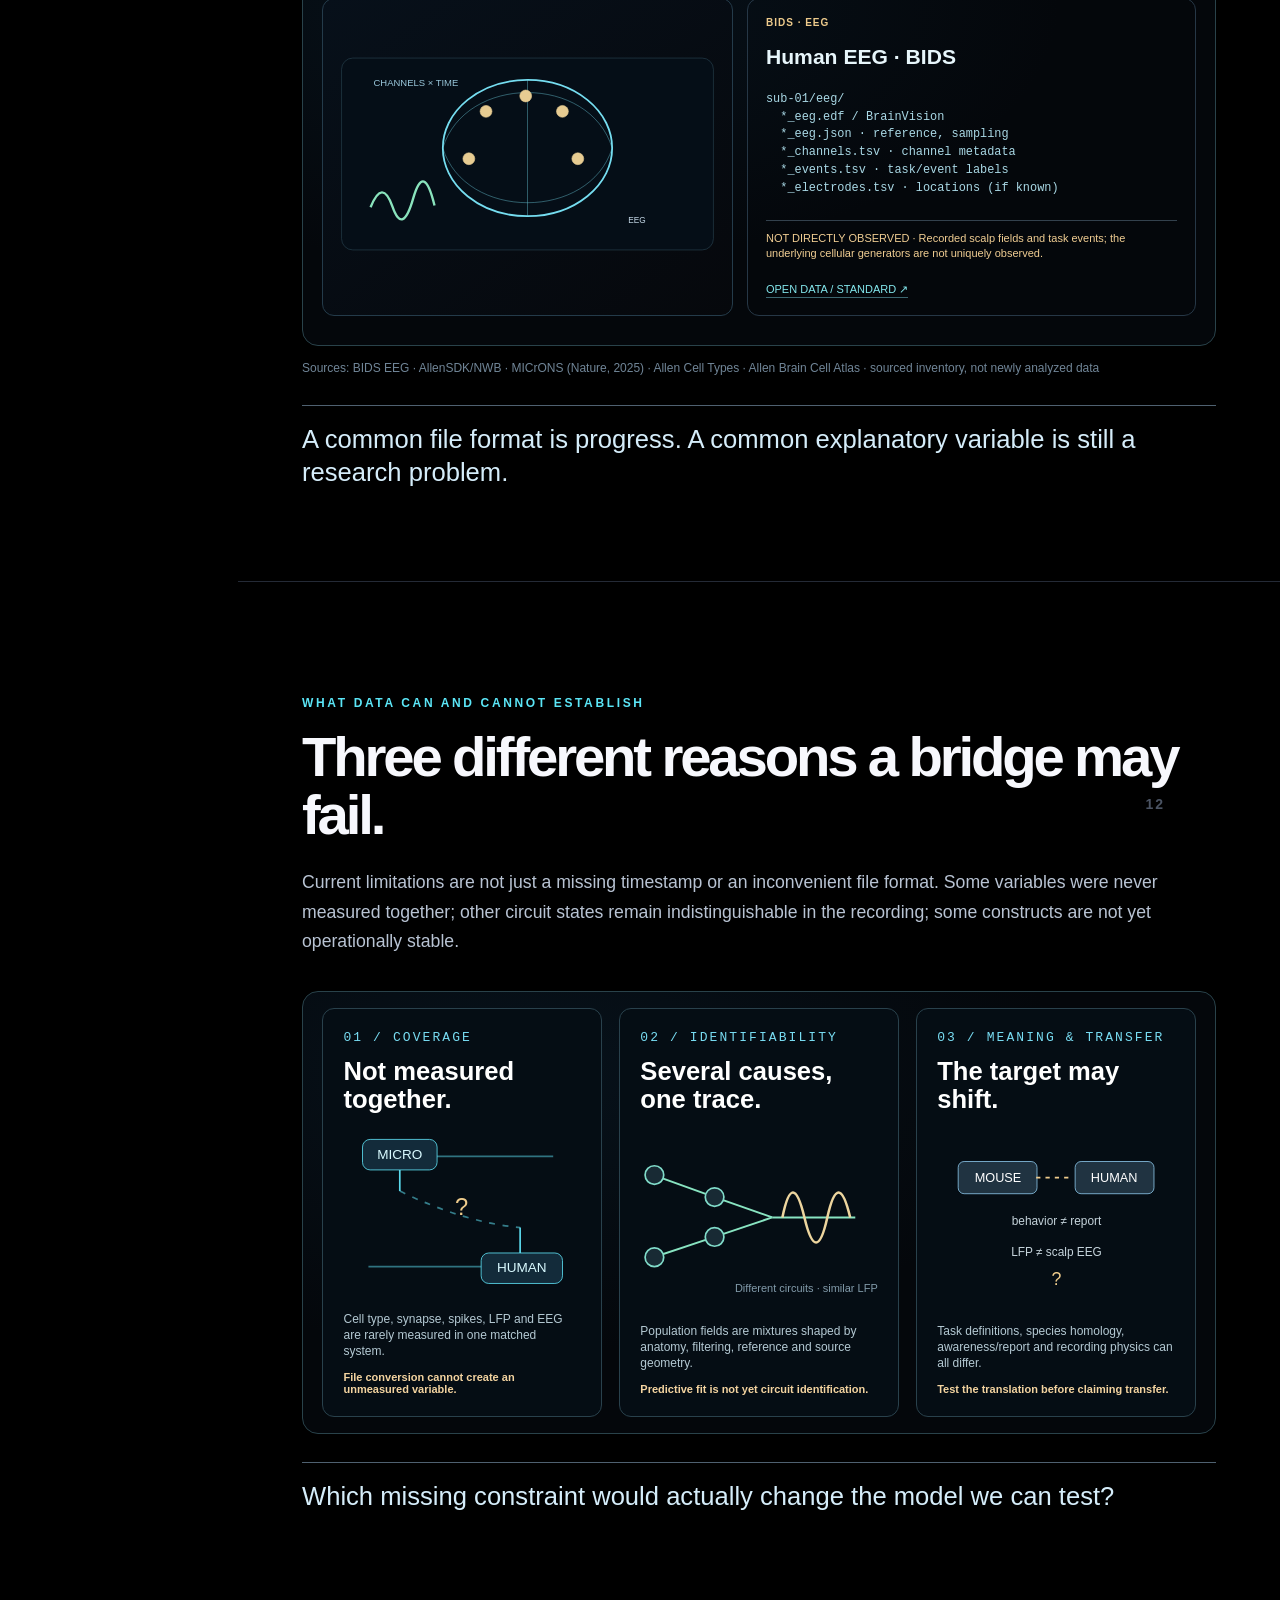
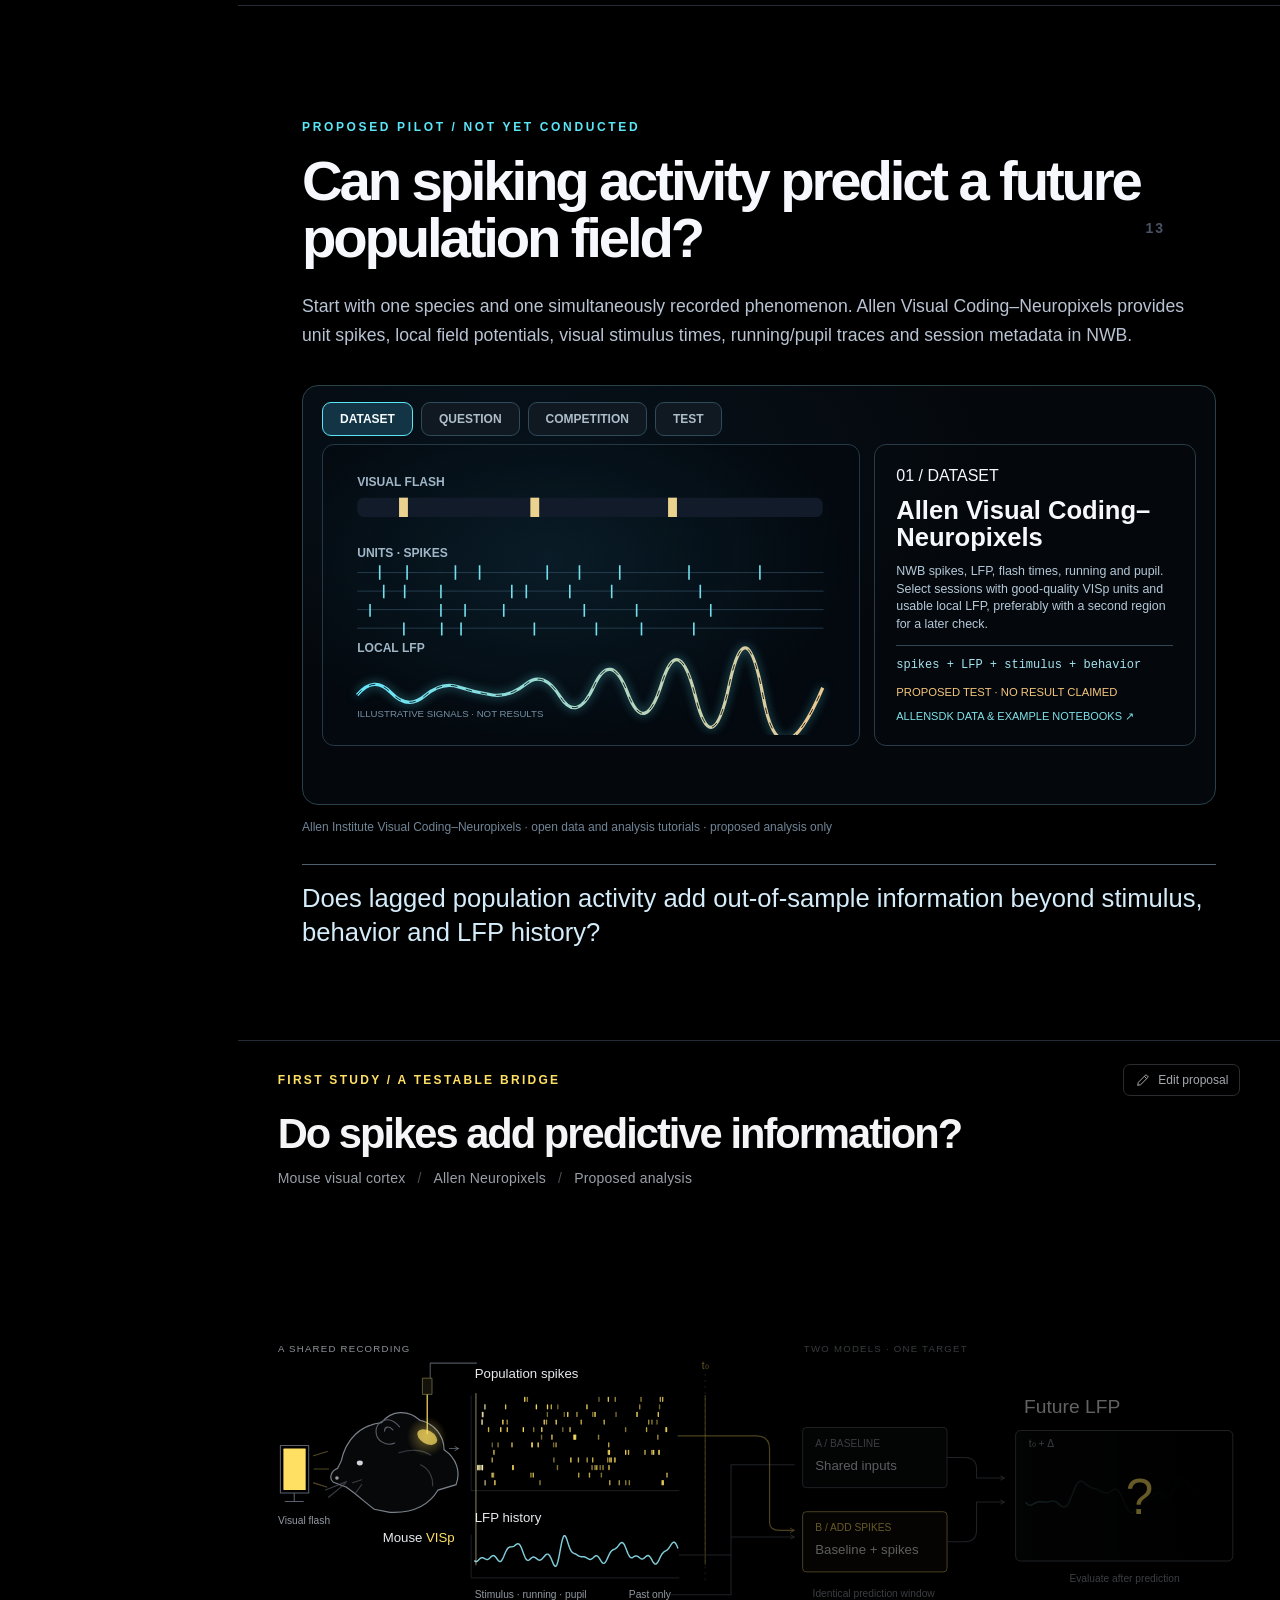
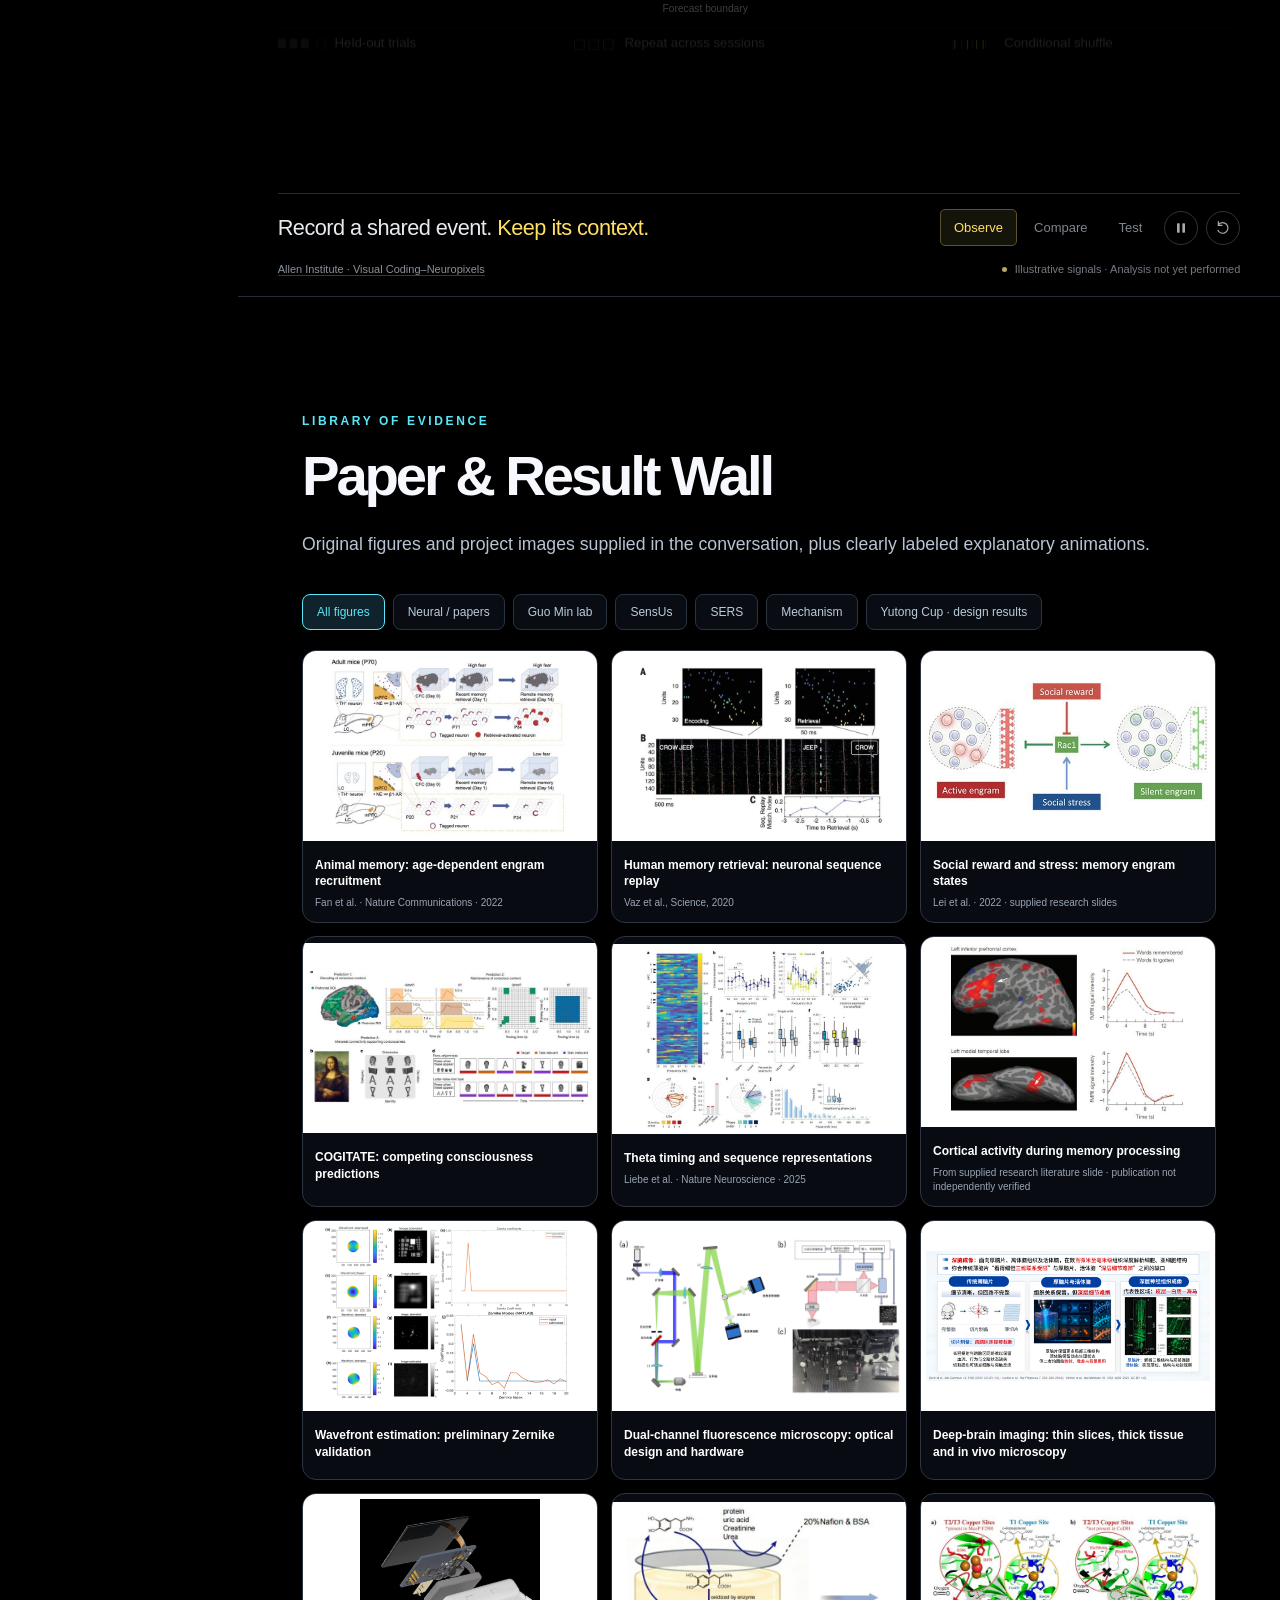
==== commit b3fa7f42: "Add files via upload" ====
--- a/docs/index.html
+++ b/docs/index.html
@@ -1,7 +1,7 @@
 <!doctype html><html lang="en"><head><meta charset="utf-8"/><meta name="viewport" content="width=device-width, initial-scale=1"/><meta name="color-scheme" content="dark"/>
 <title>ONE BRAIN / MANY SCALES · Data Audit & Research Pilot</title>
 <meta name="description" content="An interactive research presentation on neural dynamics, multimodal measurement, and bridging scientific scales."/>
-<link rel="stylesheet" href="./assets/css/main.css?v=20261120-4"/><link rel="stylesheet" href="./assets/css/refinements.css?v=20261120-4"/>
+<link rel="stylesheet" href="./assets/css/main.css?v=20261120-6"/><link rel="stylesheet" href="./assets/css/refinements.css?v=20261120-6"/>
 </head><body>
 <header class="site-top"><div class="controls"><button class="ctl" id="toWall">Paper & Result Wall</button><button class="ctl" id="present" title="Fit each chapter into a single slide-sized viewport">Presentation mode [P]</button><button class="ctl" id="prev">←</button><button class="ctl" id="next">→</button></div></header><nav id="sidebar" class="sidebar"><div id="sideitems"></div></nav><main id="main">
 <section class="chapter hero" id="cover"><div class="slide-inner"><h1>ONE BRAIN.<br/><span style="color:var(--cyan)">MANY SCALES.</span></h1><p class="lead">Molecules, circuits, collective dynamics, and human cognition. What can a scientific model preserve as its description changes?</p><div class="meta"><span class="author-name">Yueyang Lu</span></div><div class="hero-svg"><svg viewBox="0 0 900 130" preserveAspectRatio="xMidYMid meet"><path d="M40 65H855" class="active-line"/><g fill="#111d28" stroke="#79c7d9" stroke-width="2"><circle cx="115" cy="65" r="30"/><circle cx="334" cy="65" r="30"/><circle cx="554" cy="65" r="30"/><circle cx="780" cy="65" r="30"/></g><g font-size="14" font-weight="800" fill="#def2fa" text-anchor="middle"><text x="115" y="70">MICRO</text><text x="334" y="70">CIRCUIT</text><text x="554" y="70">MESO</text><text x="780" y="70">HUMAN</text></g></svg></div><div class="question">The goal is a testable relation, not a decorative arrow between scales.</div></div></section>
@@ -108,9 +108,9 @@
 </div></section>
 </main>
 <div class="modal" id="modal"><button class="close" id="close">Close ×</button><figure><img id="large" alt="Expanded scientific figure"/><figcaption id="largecap"></figcaption></figure></div>
-<script src="./data/site-data.js?v=20261120-4"></script><script src="./assets/js/app.js?v=20261120-4"></script>
+<script src="./data/site-data.js?v=20261120-6"></script><script src="./assets/js/app.js?v=20261120-6"></script>
 
 <!-- NB7_VISUAL_BRIDGE:BEGIN -->
-<script src="./assets/js/bridge-v7-runtime.js?v=20261120-4"></script>
+<script src="./assets/js/bridge-v7-runtime.js?v=20261120-6"></script>
 <!-- NB7_VISUAL_BRIDGE:END -->
-</body></html>
+</body></html>
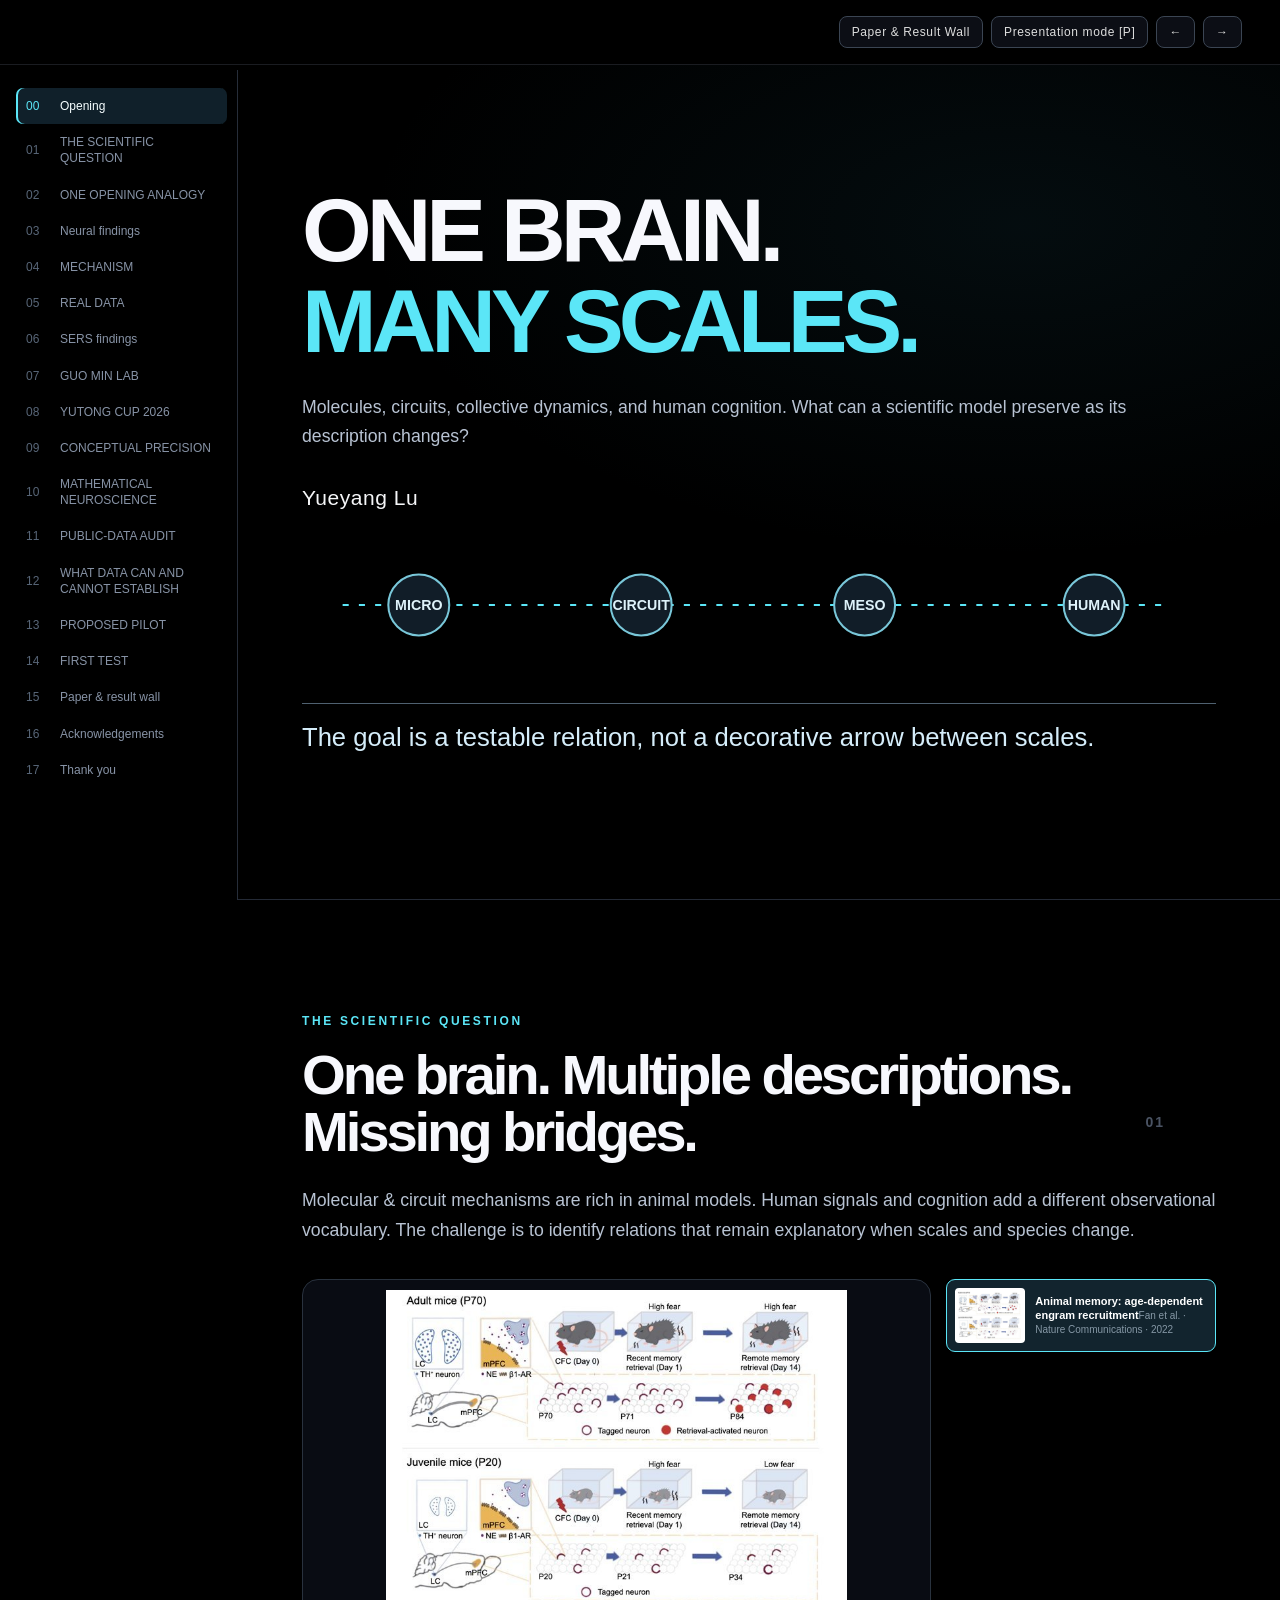
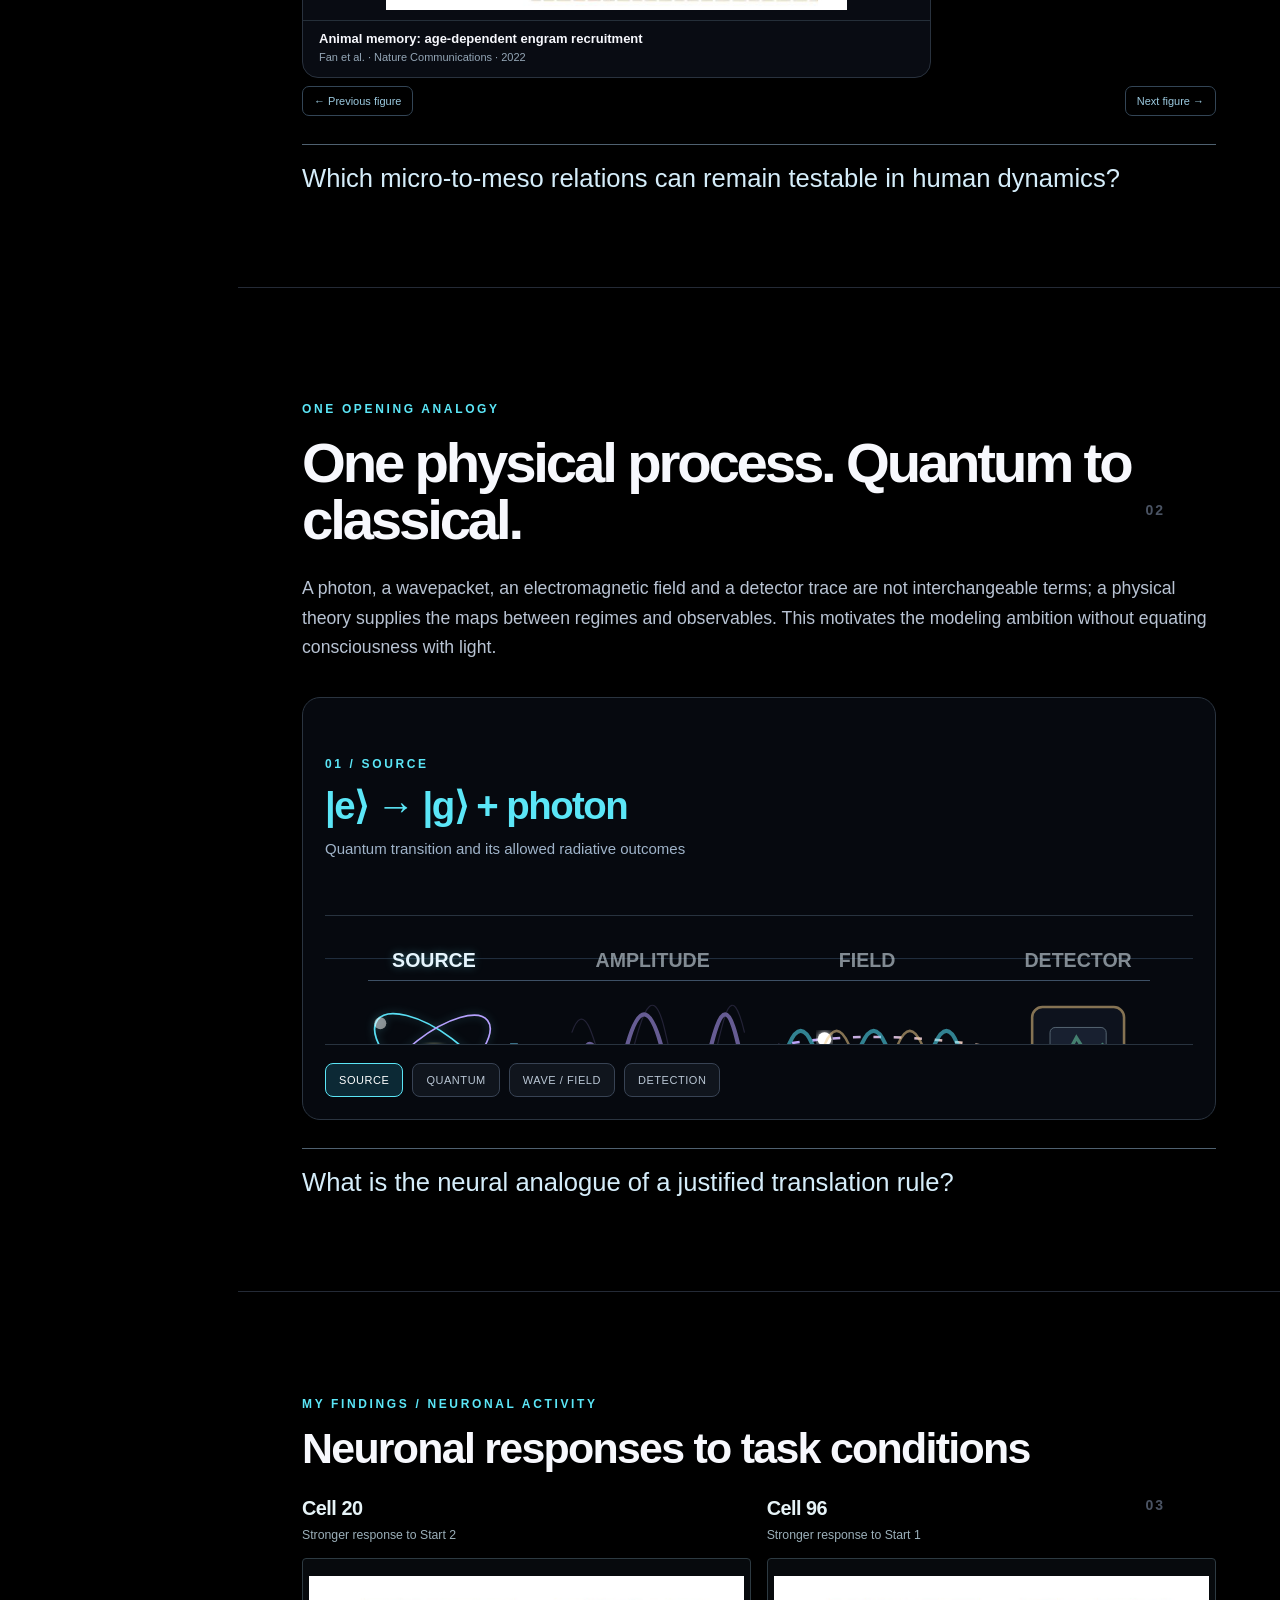
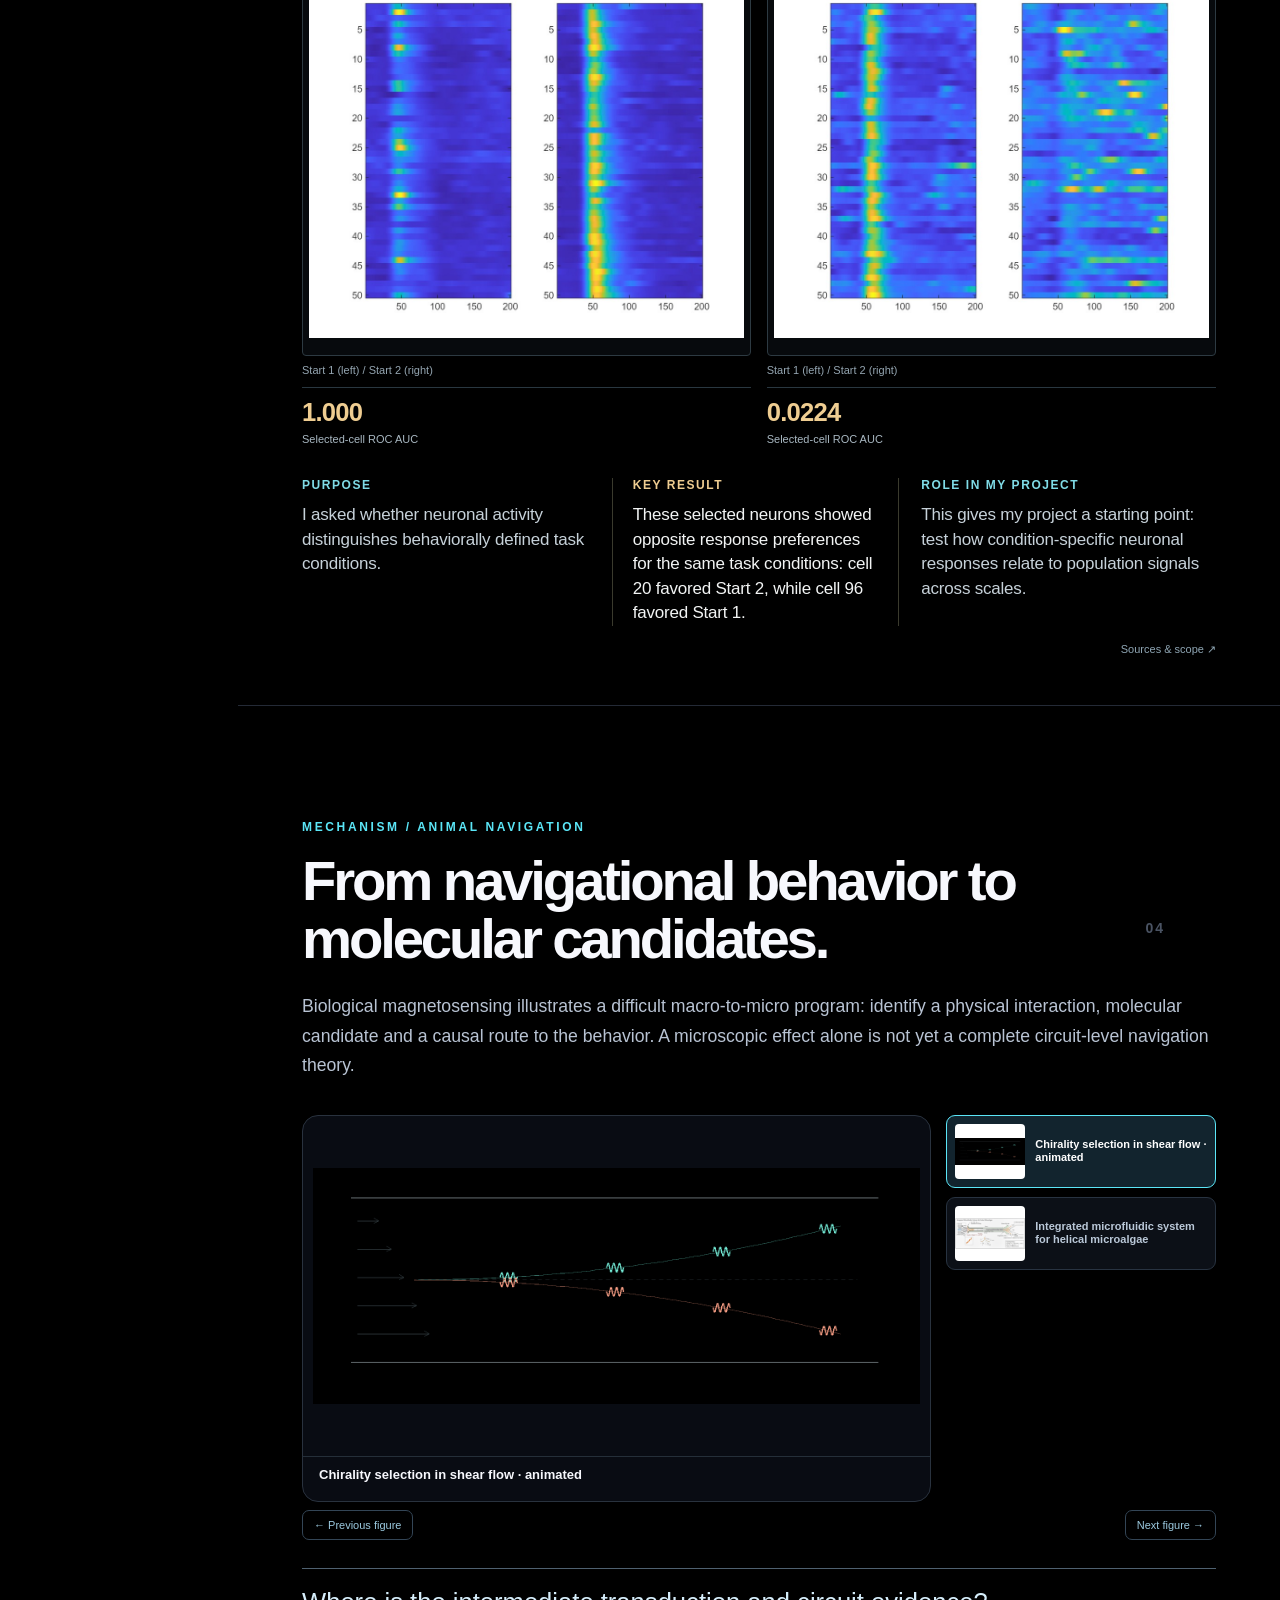
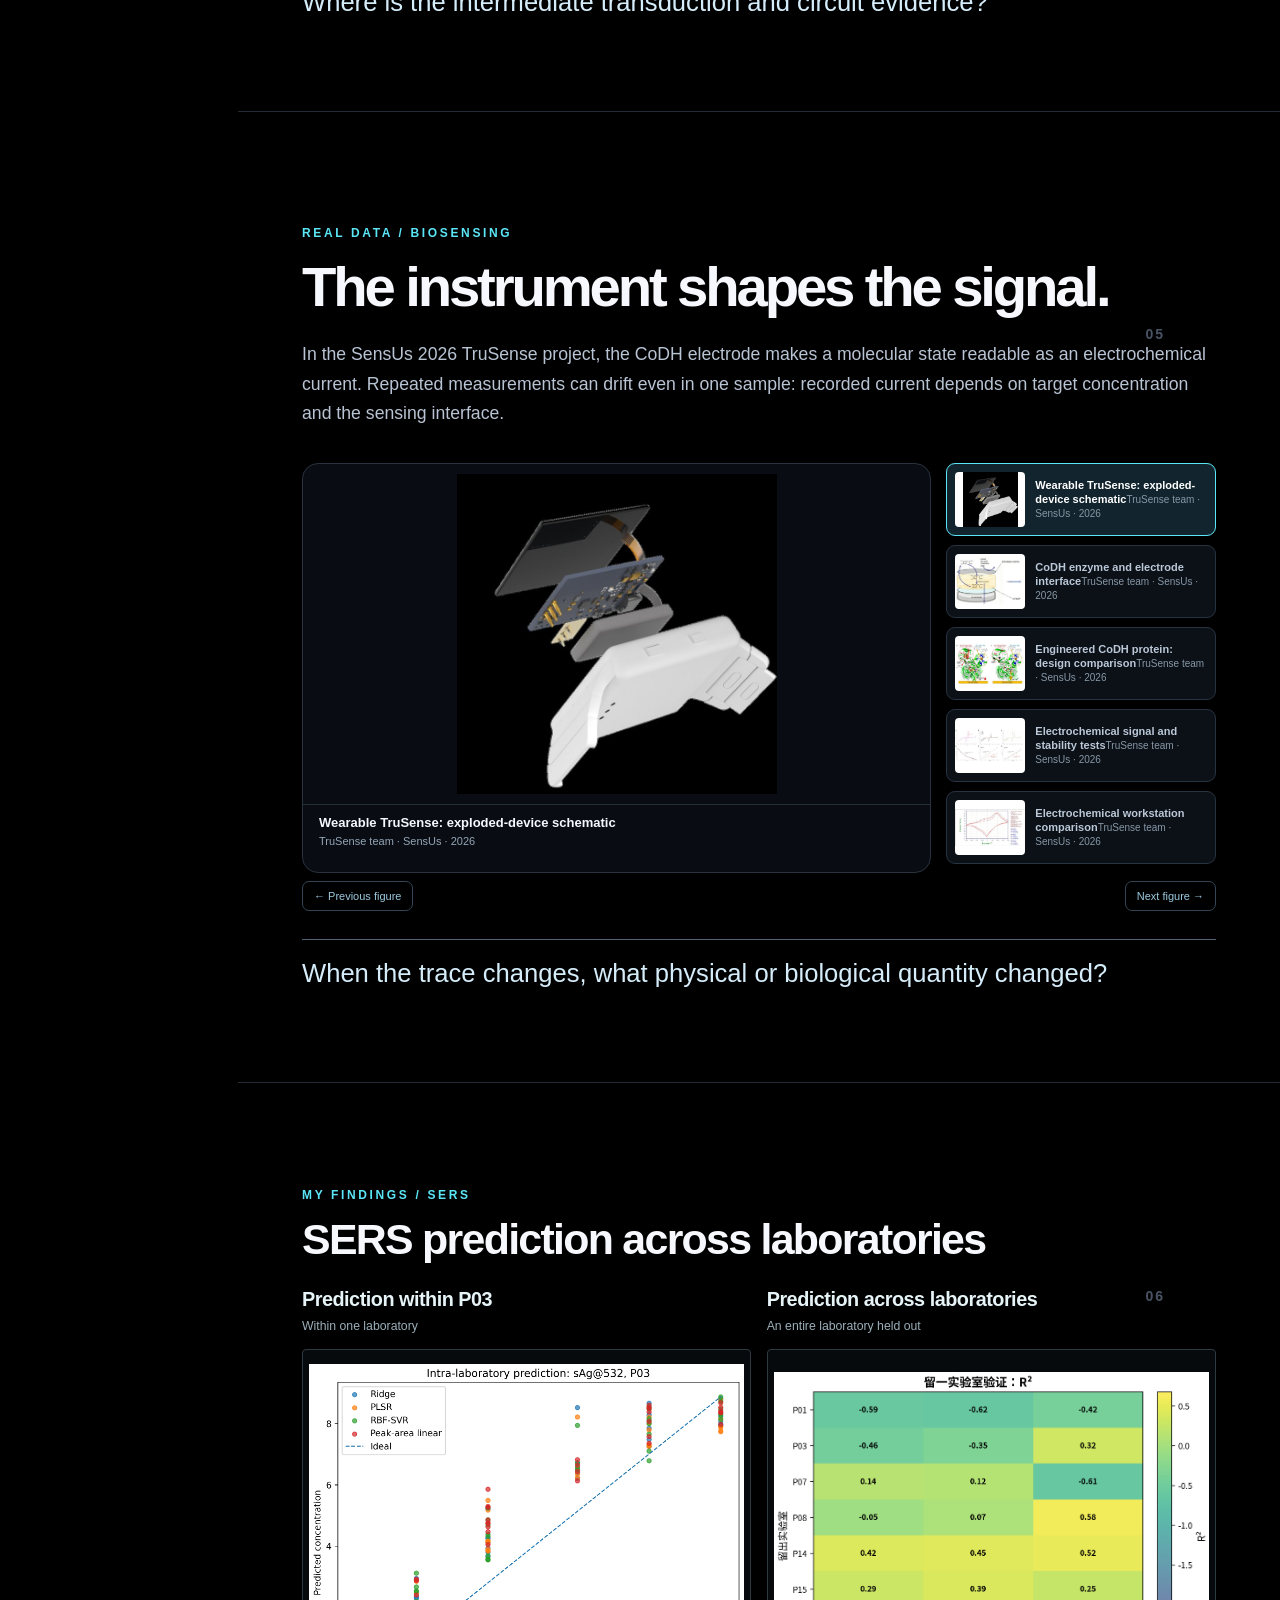
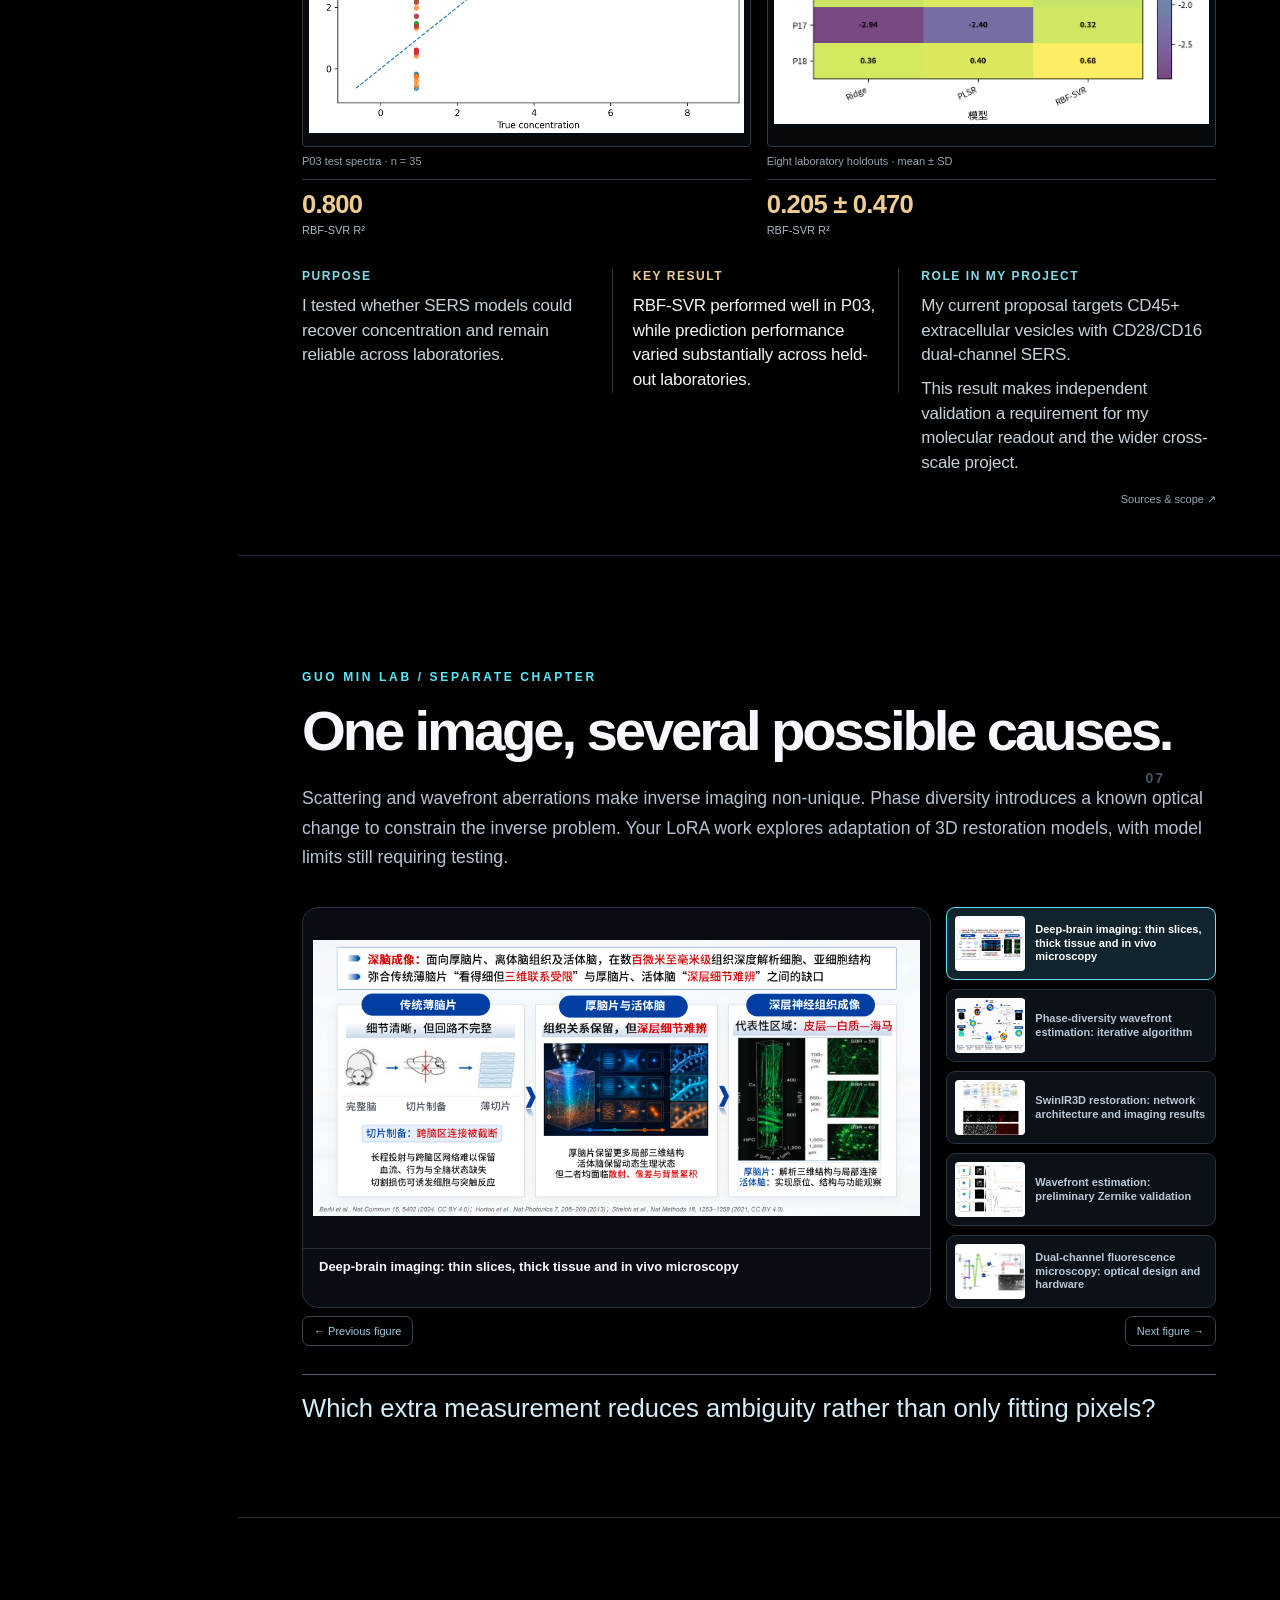
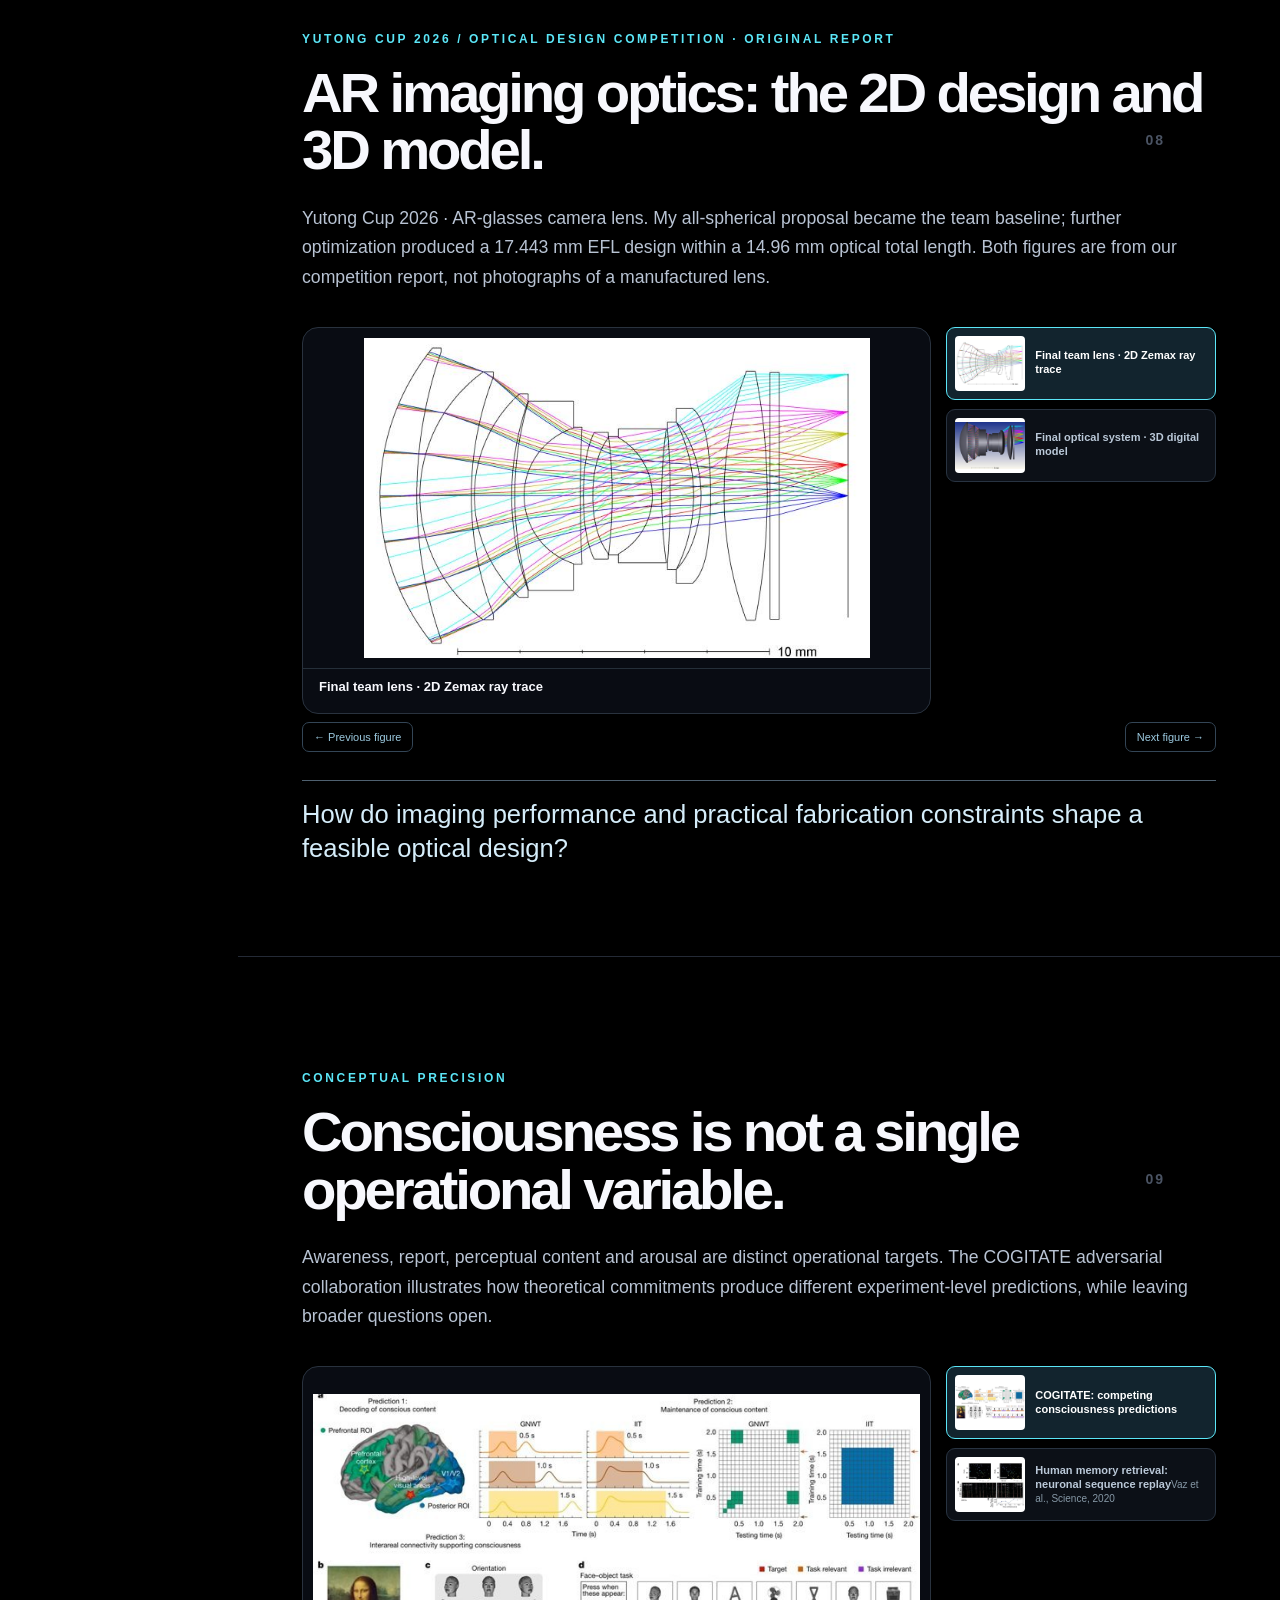
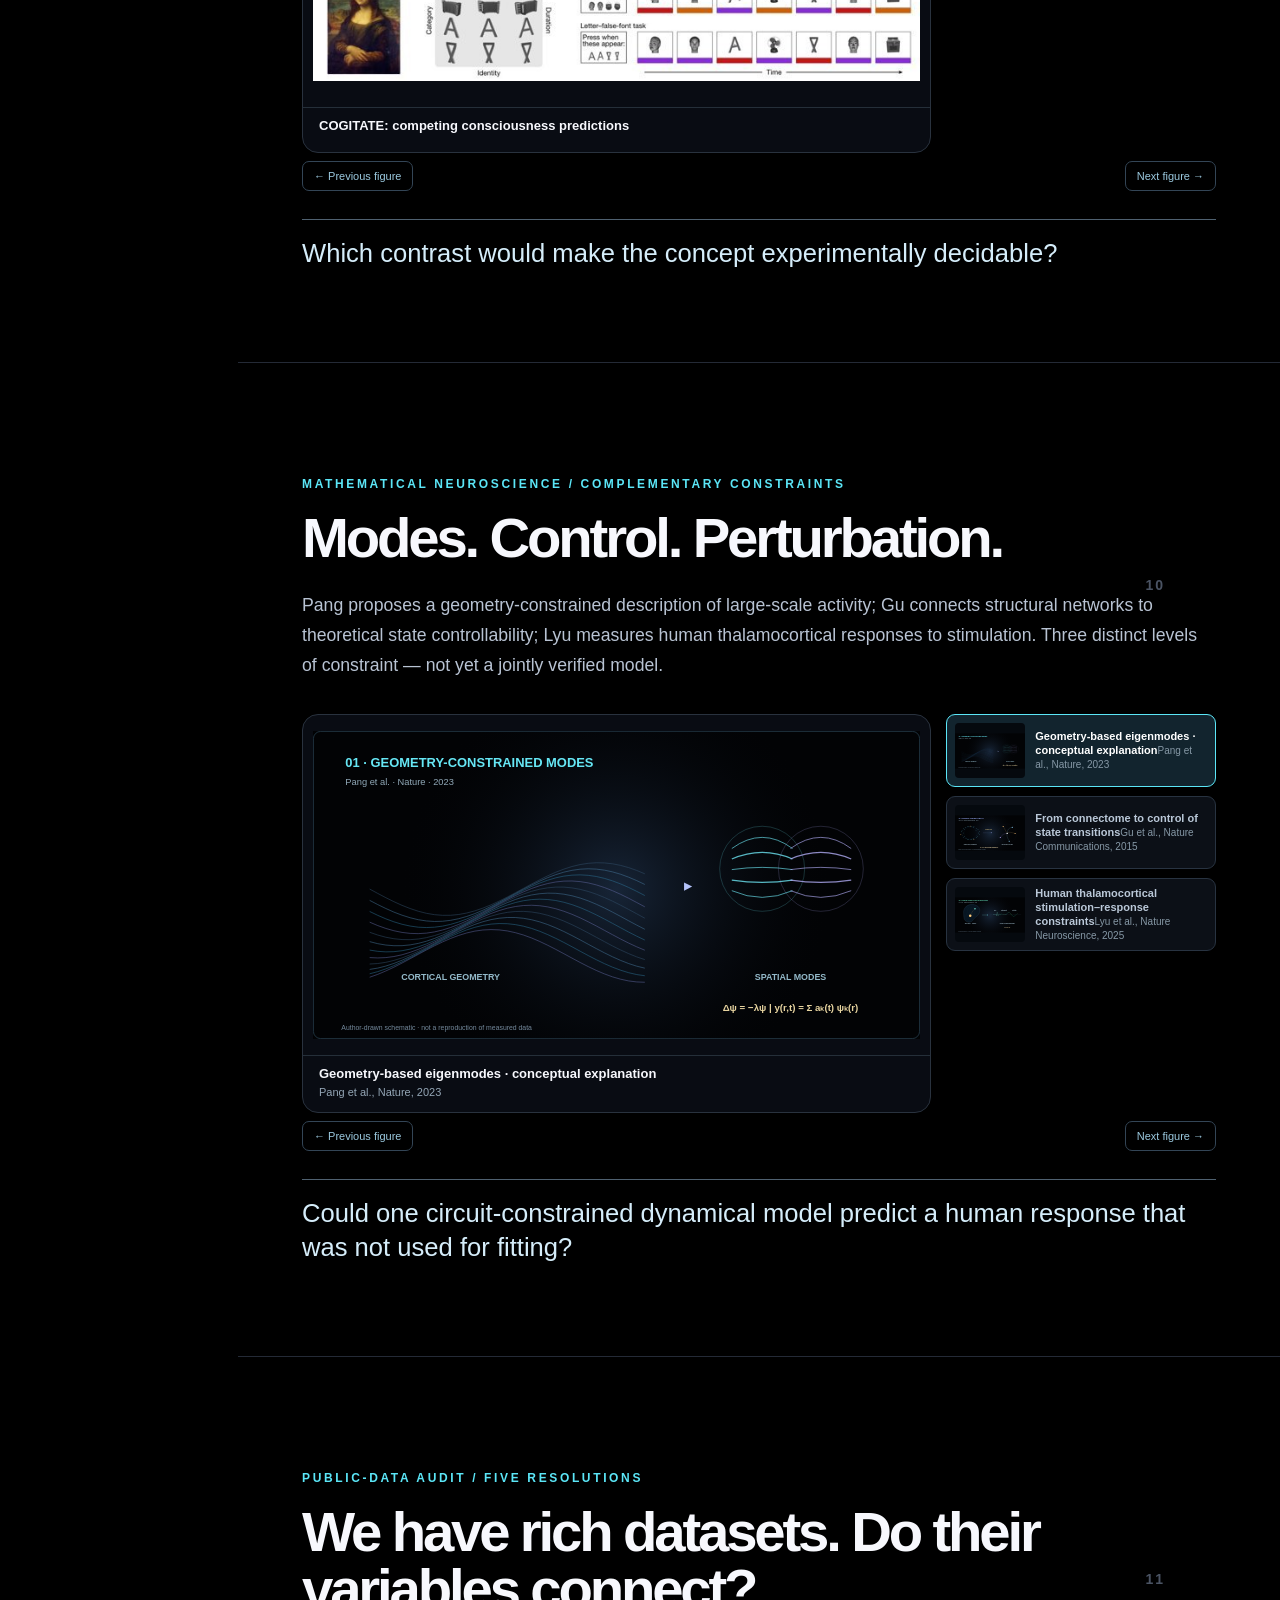
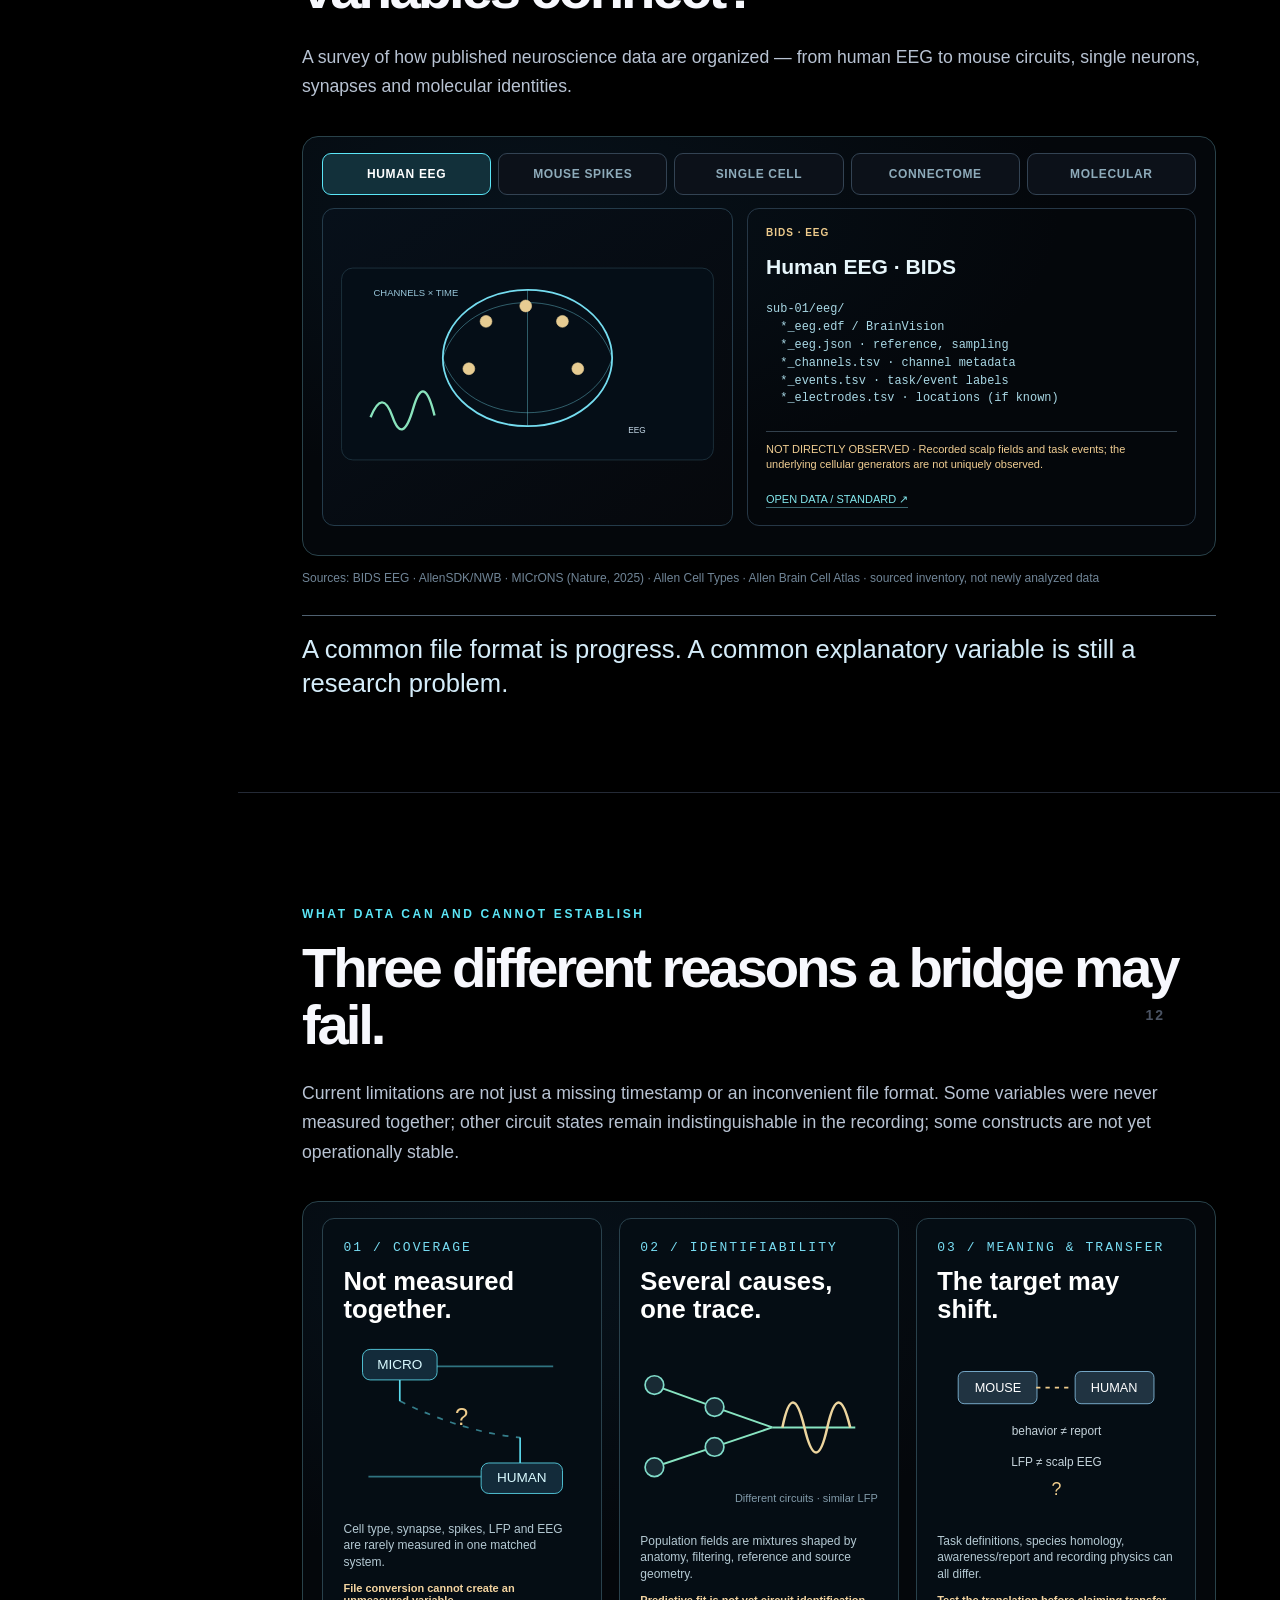
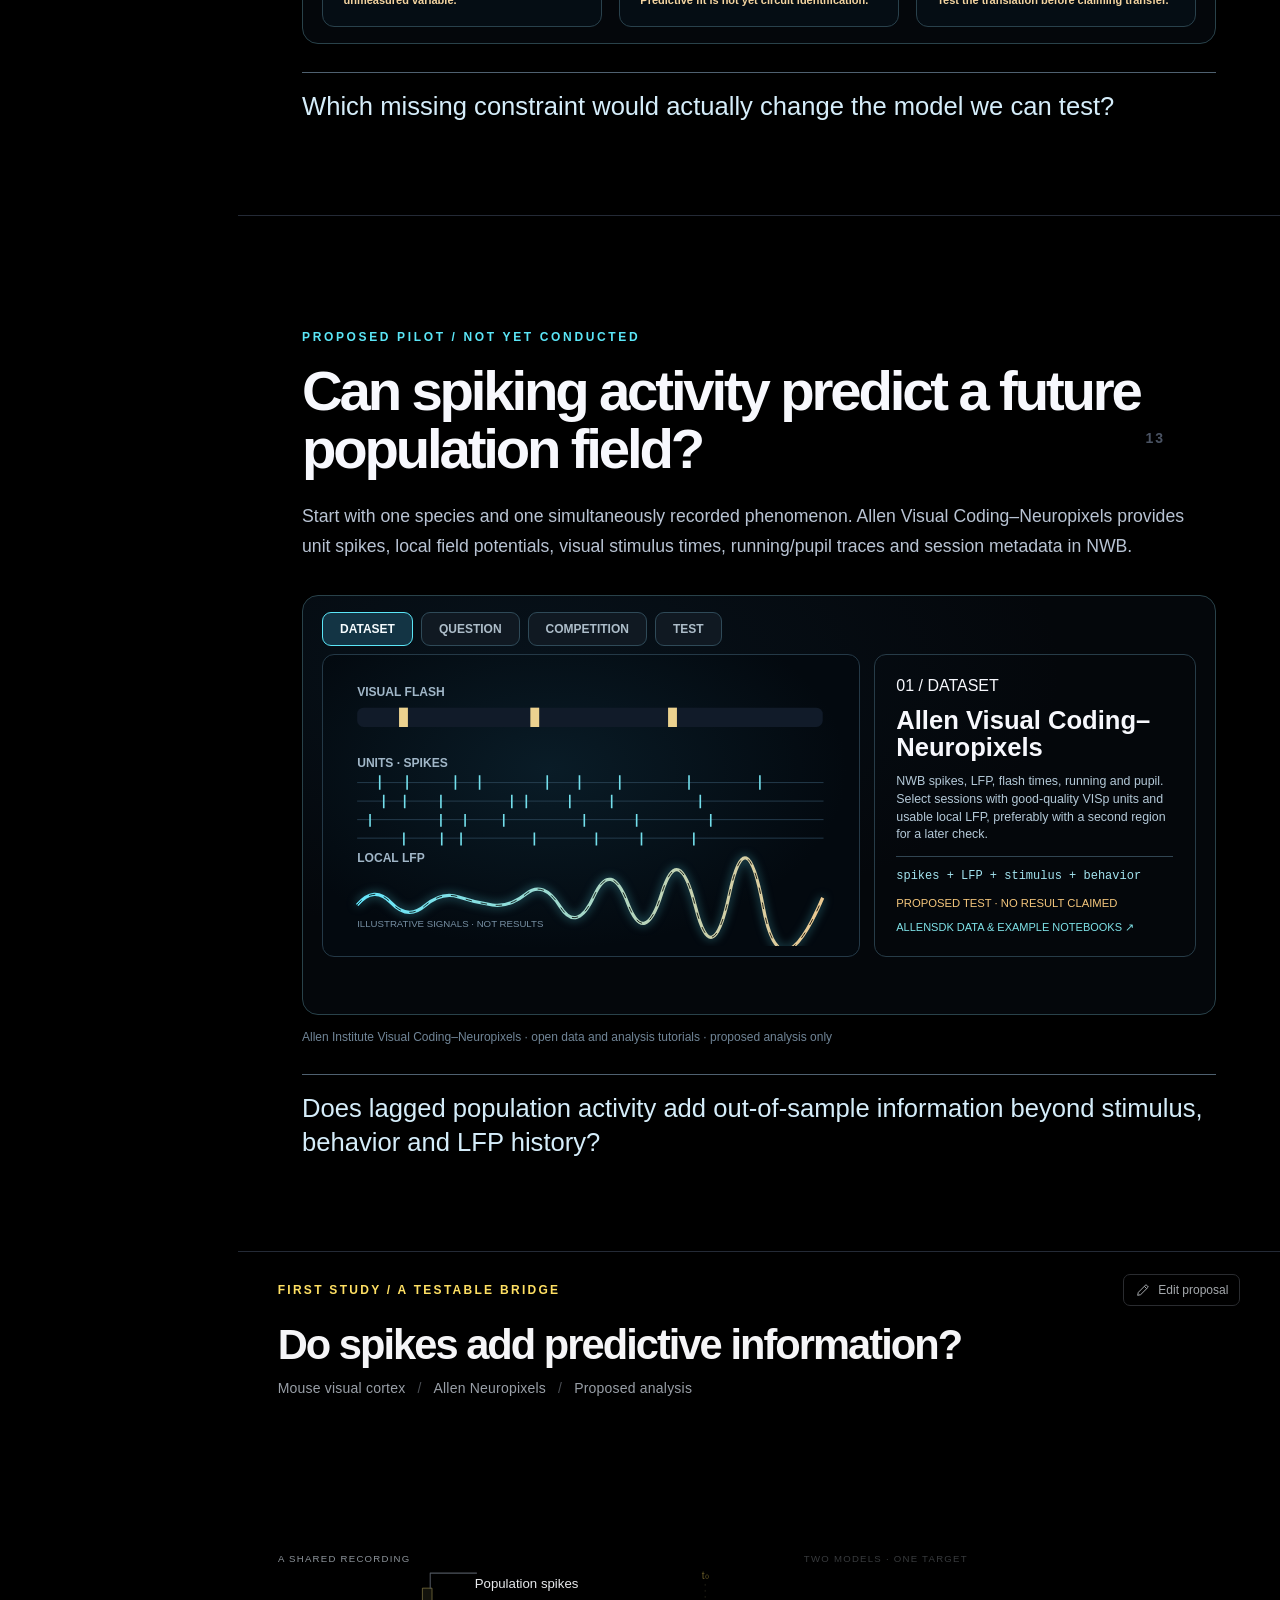
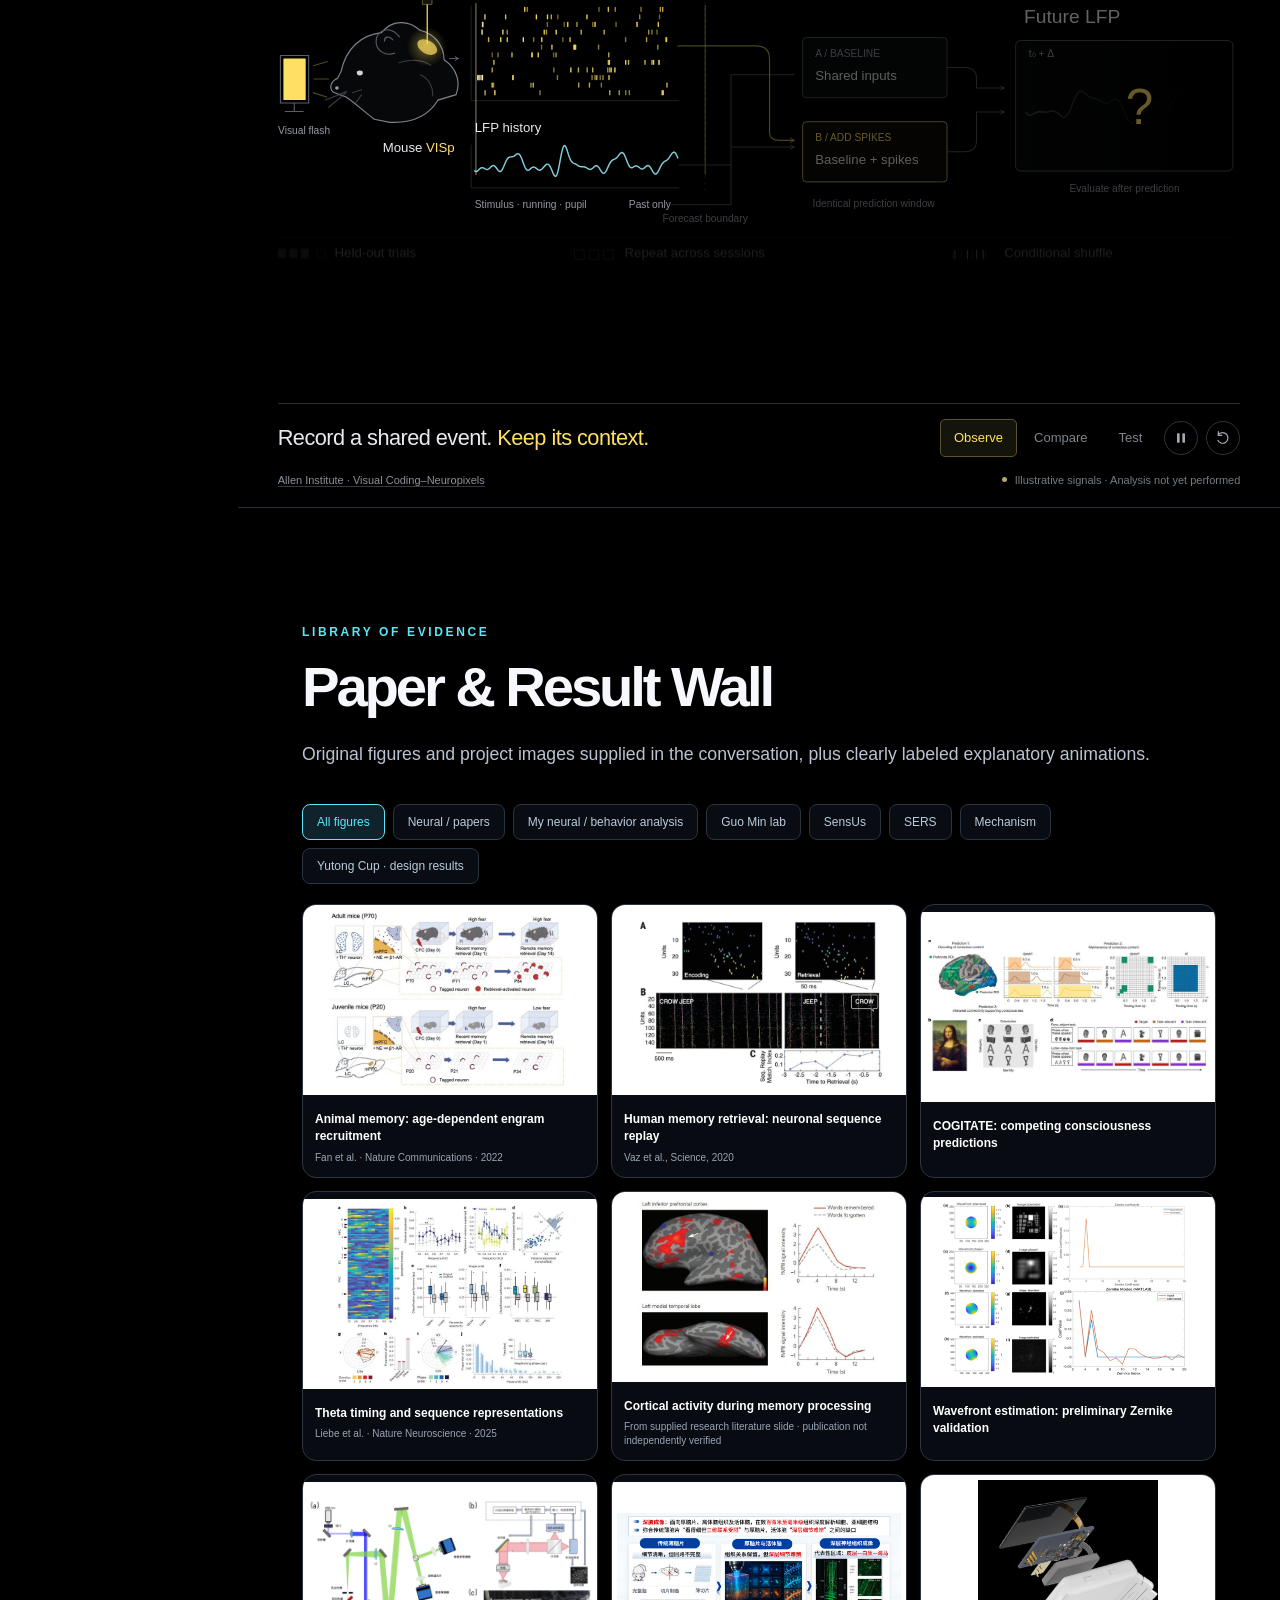
==== commit e244fd2a: "Add files via upload" ====
--- a/docs/index.html
+++ b/docs/index.html
@@ -1,7 +1,8 @@
-<!doctype html><html lang="en"><head><meta charset="utf-8"/><meta name="viewport" content="width=device-width, initial-scale=1"/><meta name="color-scheme" content="dark"/>
-<title>ONE BRAIN / MANY SCALES · Data Audit & Research Pilot</title>
+<!doctype html><html lang="en" data-build="research-r9-modular"><head><meta charset="utf-8"/><meta name="viewport" content="width=device-width, initial-scale=1"/><meta name="color-scheme" content="dark"/>
+<title>R9 selected-figures preview · ONE BRAIN / MANY SCALES · Data Audit & Research Pilot</title>
 <meta name="description" content="An interactive research presentation on neural dynamics, multimodal measurement, and bridging scientific scales."/>
-<link rel="stylesheet" href="./assets/css/main.css?v=20261120-6"/><link rel="stylesheet" href="./assets/css/refinements.css?v=20261120-6"/>
+<link rel="stylesheet" href="./assets/css/main.css?v=r9-modular-20261120"><link rel="stylesheet" href="./assets/css/refinements.css?v=r9-modular-20261120">
+<link rel="stylesheet" href="./assets/css/research.css?v=r9-modular-20261120">
 </head><body>
 <header class="site-top"><div class="controls"><button class="ctl" id="toWall">Paper & Result Wall</button><button class="ctl" id="present" title="Fit each chapter into a single slide-sized viewport">Presentation mode [P]</button><button class="ctl" id="prev">←</button><button class="ctl" id="next">→</button></div></header><nav id="sidebar" class="sidebar"><div id="sideitems"></div></nav><main id="main">
 <section class="chapter hero" id="cover"><div class="slide-inner"><h1>ONE BRAIN.<br/><span style="color:var(--cyan)">MANY SCALES.</span></h1><p class="lead">Molecules, circuits, collective dynamics, and human cognition. What can a scientific model preserve as its description changes?</p><div class="meta"><span class="author-name">Yueyang Lu</span></div><div class="hero-svg"><svg viewBox="0 0 900 130" preserveAspectRatio="xMidYMid meet"><path d="M40 65H855" class="active-line"/><g fill="#111d28" stroke="#79c7d9" stroke-width="2"><circle cx="115" cy="65" r="30"/><circle cx="334" cy="65" r="30"/><circle cx="554" cy="65" r="30"/><circle cx="780" cy="65" r="30"/></g><g font-size="14" font-weight="800" fill="#def2fa" text-anchor="middle"><text x="115" y="70">MICRO</text><text x="334" y="70">CIRCUIT</text><text x="554" y="70">MESO</text><text x="780" y="70">HUMAN</text></g></svg></div><div class="question">The goal is a testable relation, not a decorative arrow between scales.</div></div></section>
@@ -108,9 +109,12 @@
 </div></section>
 </main>
 <div class="modal" id="modal"><button class="close" id="close">Close ×</button><figure><img id="large" alt="Expanded scientific figure"/><figcaption id="largecap"></figcaption></figure></div>
-<script src="./data/site-data.js?v=20261120-6"></script><script src="./assets/js/app.js?v=20261120-6"></script>
+<script src="./data/site-data.js?v=r9-modular-20261120"></script><script src="./data/research-content.js?v=r9-modular-20261120"></script>
+<script src="./assets/js/research-pages.js?v=r9-modular-20261120"></script>
+<script src="./assets/js/app.js?v=r9-modular-20261120"></script>
 
 <!-- NB7_VISUAL_BRIDGE:BEGIN -->
-<script src="./assets/js/bridge-v7-runtime.js?v=20261120-6"></script>
+<script src="./assets/js/bridge-v7-runtime.js?v=r9-modular-20261120"></script>
 <!-- NB7_VISUAL_BRIDGE:END -->
+
 </body></html>
--- a/docs/assets/css/research.css
+++ b/docs/assets/css/research.css
@@ -0,0 +1,331 @@
+/* Editorial layouts for source-backed research pages. */
+.research-chapter{--rd-cyan:#80dce7;--rd-gold:#efcd91;--rd-muted:#a3afbd;--rd-rule:#2a333b;min-height:850px}
+.research-chapter .rd-slide-inner{display:flex;flex-direction:column;gap:0}
+.research-chapter h2{max-width:none;margin-bottom:18px}
+.research-chapter .lead{max-width:1250px;margin-bottom:22px;line-height:1.45}
+.research-chapter button{font:inherit}
+.research-chapter button:focus-visible,.research-chapter [tabindex]:focus-visible,.rd-source-dialog button:focus-visible{outline:2px solid var(--rd-cyan,#80dce7);outline-offset:4px}
+.rd-stage{display:flex;flex-direction:column;min-width:0;min-height:0;flex:1 1 auto}
+.rd-toolbar{display:flex;align-items:center;justify-content:space-between;gap:16px;flex:none;min-width:0;padding:0 0 12px;border-bottom:1px solid var(--rd-rule);margin-bottom:18px}
+.rd-view-tabs{display:flex;gap:5px;min-width:0;max-width:100%;overflow-x:auto;overscroll-behavior-x:contain;scrollbar-width:thin}
+.rd-view-tab{flex:0 0 auto;white-space:nowrap;border:1px solid transparent;background:transparent;color:#9ca9b6;padding:8px 12px;border-radius:4px;font-size:14px!important;line-height:1.2;transition:color .15s,border-color .15s}
+.rd-view-tab:hover{color:#fff;border-color:#34434c}
+.rd-view-tab[aria-selected="true"]{color:#c9f7ff;border-color:#42717b;background:#0b1a20}
+.rd-view-label{font-size:12px;font-weight:650;letter-spacing:.14em;color:var(--rd-cyan)}
+.rd-play-button{flex:0 0 auto;white-space:nowrap;display:flex;align-items:center;gap:8px;border:1px solid #4a4536;border-radius:4px;background:none;color:var(--rd-gold);padding:7px 11px;font-size:13px!important}
+.rd-play-button:hover,.rd-play-button[aria-pressed="true"]{background:#1b1911;border-color:#a28a5d}
+.rd-panel{flex:1 1 auto;min-width:0;min-height:0;display:flex}
+.rd-workspace{display:grid;grid-template-columns:minmax(0,1.38fr) minmax(0,1fr);gap:clamp(20px,2.3vw,38px);width:100%;min-width:0;min-height:440px;align-items:stretch}
+.rd-workspace.rd-copy-only{grid-template-columns:1fr;max-width:1100px}
+.rd-visual{min-width:0;min-height:0;display:flex;flex-direction:column;gap:12px}
+.rd-visual-summary{flex:none}
+.rd-visual-summary h3{font-size:21px;margin:0 0 6px;line-height:1.2;font-weight:600;letter-spacing:-.02em;color:#f4f7fa}
+.rd-visual-summary p{font-size:16px;line-height:1.45;color:var(--rd-muted);margin:0}
+.rd-figure{margin:0;display:flex;flex:1 1 auto;flex-direction:column;min-width:0;min-height:0}
+.rd-image-button{display:flex;position:relative;flex:1 1 auto;align-items:center;justify-content:center;width:100%;min-height:280px;padding:10px;border:1px solid #26323a;border-radius:5px;background:#080a0d;color:#fff;cursor:zoom-in;overflow:hidden}
+.rd-image-button img{display:block;width:100%;height:100%;min-width:0;max-height:540px;object-fit:contain}
+.rd-expand-label{position:absolute;bottom:8px;right:8px;border:1px solid #4d5a60;border-radius:3px;padding:4px 7px;color:#d7e4e9;background:#0c1418df;font-size:10px;letter-spacing:.04em;opacity:0;transition:opacity .15s}
+.rd-image-button:hover .rd-expand-label,.rd-image-button:focus-visible .rd-expand-label{opacity:1}
+.rd-figure figcaption{flex:none;padding:9px 0 0;font-size:12px;line-height:1.38;white-space:pre-line;color:#9cabb6}
+.rd-copy{display:flex;flex-direction:column;align-items:stretch;justify-content:flex-start;gap:15px;min-width:0;min-height:0;overflow-y:auto;overscroll-behavior:contain;scrollbar-width:thin;padding:1px 6px 4px 0}
+.rd-copy h3{font-size:clamp(22px,1.9vw,30px);letter-spacing:-.03em;line-height:1.18;font-weight:600;color:#f3f6f8;margin:0}
+.rd-body{color:#c3cdd5;font-size:clamp(16px,1.25vw,19px);line-height:1.5;margin:0;white-space:pre-line}
+.rd-metrics{display:flex;gap:20px;flex-wrap:wrap;align-items:flex-start;padding:0;margin:2px 0 4px}
+.rd-metrics>div{flex:1 1 100px;min-width:0}
+.rd-metrics dd{color:var(--rd-gold);font-size:clamp(24px,2.25vw,35px);line-height:1.12;letter-spacing:-.03em;margin:0 0 5px;font-weight:550}
+.rd-metrics dt{font-size:12px;line-height:1.4;color:#a2aebc;margin:0}
+.rd-metrics-compact{flex:none;border-top:1px solid #273039;padding-top:10px;margin:0 0 14px;gap:20px;max-width:100%}
+.rd-metrics-compact>div{flex:0 1 auto;min-width:120px;display:flex;flex-direction:row;align-items:baseline;gap:9px}
+.rd-metrics-compact dd{font-size:24px;margin:0;white-space:nowrap}
+.rd-metrics-compact dt{font-size:12px}
+.rd-table-wrap{min-width:0;max-width:100%;overflow-x:auto;overscroll-behavior:contain;scrollbar-width:thin}
+.rd-table{border-collapse:collapse;width:100%;font-size:15px;line-height:1.35;color:#c9d4de;font-variant-numeric:tabular-nums}
+.rd-table caption{caption-side:bottom;text-align:left;color:#899aa7;font-size:12px;line-height:1.4;padding:9px 0 0;white-space:pre-line}
+.rd-table th,.rd-table td{text-align:left;vertical-align:middle;padding:11px 9px;border-bottom:1px solid #2a353e;overflow-wrap:anywhere}
+.rd-table thead th{color:#8ea4b1;font-weight:500;font-size:12px;border-top:1px solid #3b4a54;padding-top:10px;padding-bottom:10px}
+.rd-table tbody th{font-weight:500;color:#e1e8ed}
+.rd-table th:first-child,.rd-table td:first-child{padding-left:0}
+.rd-table th:last-child,.rd-table td:last-child{padding-right:1px}
+.rd-table .rd-highlight-row th,.rd-table .rd-highlight-row td{color:#a6eff4;background:#0a1d24}
+.rd-table .rd-highlight-row th:first-child{padding-left:8px;border-left:2px solid var(--rd-cyan)}
+.rd-primary-table{display:flex;align-items:center;min-width:0;min-height:0;padding:18px 0;overflow:auto;overscroll-behavior:contain;scrollbar-width:thin}
+.rd-primary-table .rd-table-wrap{width:100%}
+.rd-primary-table .rd-table{font-size:17px}
+.rd-primary-table .rd-table th,.rd-primary-table .rd-table td{padding-top:16px;padding-bottom:16px}
+.rd-items{list-style:none;margin:0;padding:0;display:flex;flex-direction:column;gap:13px}
+.rd-items li{display:flex;flex-direction:column;gap:4px;padding:0 0 12px;border-bottom:1px solid #202b33}
+.rd-items li:last-child{border-bottom:0;padding-bottom:0}
+.rd-items strong{font-size:16px;line-height:1.3;color:#dce5ec;font-weight:600}
+.rd-items span{font-size:15px;line-height:1.45;color:#aebac6;white-space:pre-line}
+.rd-note{font-size:13px;line-height:1.45;color:#a9a290;margin:0;padding-top:10px;border-top:1px solid #34342d;white-space:pre-line}
+.rd-process{display:flex;flex-direction:column;min-height:0;min-width:0;gap:13px}
+.rd-process-heading{display:flex;justify-content:space-between;gap:12px;font-size:11px;letter-spacing:.12em;color:#9eb0bd;flex:none}
+.rd-process-heading [data-rd-step-count]{font-variant-numeric:tabular-nums;color:var(--rd-gold);letter-spacing:0}
+.rd-step-list{display:flex;flex-direction:column;flex:none;gap:0;border-top:1px solid var(--rd-rule)}
+.rd-step-tab{display:grid;grid-template-columns:30px minmax(0,1fr);align-items:center;gap:10px;text-align:left;border:0;border-bottom:1px solid var(--rd-rule);border-left:2px solid transparent;border-radius:0;padding:9px 10px;background:transparent;color:#a5b1be;line-height:1.3;font-size:16px!important}
+.rd-step-number{font-size:12px;color:#657984;letter-spacing:.06em;font-variant-numeric:tabular-nums}
+.rd-step-tab:hover{color:#e8f1f7;background:#0a0f14}
+.rd-step-tab[aria-selected="true"]{color:#d3fbff;border-left-color:var(--rd-cyan);background:#0a1a21}
+.rd-step-tab[aria-selected="true"] .rd-step-number{color:var(--rd-cyan)}
+.rd-step-detail{flex:1 1 auto;min-height:0;overflow:auto;overscroll-behavior:contain;scrollbar-width:thin;padding:2px 5px 5px 0}
+.rd-step-detail h3{font-size:clamp(20px,1.65vw,26px);line-height:1.2;letter-spacing:-.025em;font-weight:550;margin:0 0 9px;color:#edf5f8}
+.rd-step-detail p{font-size:clamp(16px,1.2vw,18px);line-height:1.48;color:#bdcad4;margin:0;white-space:pre-line}
+.rd-code{font-family:ui-monospace,SFMono-Regular,Consolas,monospace;font-size:13px;line-height:1.5;color:#9dd8e4;background:#080e13;border-left:2px solid #3d6974;padding:11px 13px;overflow:auto;margin:13px 0 0;white-space:pre-wrap;overflow-wrap:anywhere;tab-size:2}
+.rd-footer{display:flex;justify-content:space-between;align-items:center;gap:22px;flex:none;border-top:1px solid #43515b;padding-top:15px;margin-top:20px}
+.rd-takeaway{font-size:clamp(18px,1.6vw,24px);letter-spacing:-.015em;line-height:1.3;color:#d8edf5;margin:0;max-width:calc(100% - 160px)}
+.rd-source-button{flex:0 0 auto;padding:8px 0 8px 10px;color:#8fa6b4;border:0;border-radius:3px;background:transparent;white-space:nowrap;font-size:12px!important}
+.rd-source-button:hover{color:var(--rd-cyan)}
+
+/* Source details stay out of the scientific slide, but remain one action away. */
+.rd-source-dialog{color:#e8eef4;background:#0d1117;border:1px solid #43505c;border-radius:10px;width:min(860px,calc(100vw - 40px));max-width:none;max-height:min(86svh,860px);padding:0;box-shadow:0 20px 120px #000b;z-index:6000}
+.rd-source-dialog:not([open]){display:none}
+.rd-source-dialog::backdrop{background:#000b;backdrop-filter:blur(5px)}
+.rd-dialog-shell{display:flex;flex-direction:column;max-height:min(86svh,860px);min-height:0}
+.rd-dialog-header{display:flex;align-items:flex-start;justify-content:space-between;gap:24px;padding:27px 30px 22px;border-bottom:1px solid #2d3944;flex:none}
+.rd-dialog-header p{font-size:10px;letter-spacing:.16em;color:#7ebfcb;margin:0 0 10px}
+.rd-dialog-header h2{font-size:27px;line-height:1.2;letter-spacing:-.03em;font-weight:550;margin:0}
+.rd-dialog-close{flex:none;white-space:nowrap;font-size:13px;border:1px solid #3e4d58;background:#101921;border-radius:4px;color:#c6d5df;padding:8px 11px;cursor:pointer}
+.rd-dialog-content{overflow-y:auto;overscroll-behavior:contain;min-height:0;padding:24px 30px 30px;font-size:16px;line-height:1.6;scrollbar-width:thin}
+.rd-dialog-content h3{font-size:19px;line-height:1.25;font-weight:550;margin:0 0 17px;color:#e0f1f7}
+.rd-source-entry{padding-bottom:16px;margin-bottom:16px;border-bottom:1px solid #25323d}
+.rd-source-entry h4{font-size:15px;margin:0 0 7px;font-weight:600;color:#abd8e1;overflow-wrap:anywhere}
+.rd-source-entry p{font-size:15px;color:#acbac7;margin:0;white-space:pre-line;overflow-wrap:anywhere}
+.rd-scope-list{padding-top:10px}
+.rd-scope-list ul{padding-left:20px;margin:0}
+.rd-scope-list li{padding-left:5px;margin:0 0 12px;font-size:15px;color:#bbc7d0}
+
+/* Full-screen slides use the remaining height for evidence, never crop images. */
+.focus .chapter.research-chapter .rd-slide-inner{min-height:0!important}
+.focus .chapter.research-chapter h2{font-size:clamp(32px,3.15vw,56px)!important;line-height:1.06!important;margin:.9vh 0 .8vh!important}
+.focus .chapter.research-chapter .lead{font-size:clamp(15px,1.08vw,18px)!important;line-height:1.36!important;margin-bottom:1.2vh!important}
+.focus .research-chapter .rd-stage{flex:1 1 0;min-height:0}
+.focus .research-chapter .rd-toolbar{padding-bottom:8px;margin-bottom:13px;min-height:35px}
+.focus .research-chapter .rd-workspace{min-height:0;height:100%}
+.focus .research-chapter .rd-image-button{min-height:0;height:0}
+.focus .research-chapter .rd-image-button img{height:100%;max-height:none;min-height:0;object-fit:contain}
+.focus .research-chapter .rd-figure figcaption{font-size:11px;padding-top:7px;line-height:1.3}
+.focus .research-chapter .rd-footer{margin-top:12px;padding-top:11px;gap:18px}
+.focus .research-chapter .rd-takeaway{font-size:clamp(18px,1.48vw,23px);line-height:1.25}
+.focus .research-chapter .rd-metrics-compact{padding-top:7px;margin-bottom:10px}
+.focus .research-chapter .rd-metrics-compact dd{font-size:23px}
+
+@media(max-height:760px) and (min-width:821px){
+  .focus .chapter.research-chapter h2{font-size:clamp(30px,2.9vw,43px)!important;margin:5px 0 6px!important}
+  .focus .chapter.research-chapter .lead{font-size:14px!important;line-height:1.32!important;margin-bottom:9px!important}
+  .focus .research-chapter .rd-toolbar{margin-bottom:10px;padding-bottom:6px;min-height:31px}
+  .focus .research-chapter .rd-view-tab{font-size:12px!important;padding:6px 10px}
+  .focus .research-chapter .rd-play-button{font-size:11px!important;padding:6px 9px}
+  .focus .research-chapter .rd-workspace{gap:23px}
+  .focus .research-chapter .rd-copy{gap:10px}
+  .focus .research-chapter .rd-copy h3{font-size:23px}
+  .focus .research-chapter .rd-body{font-size:16px;line-height:1.4}
+  .focus .research-chapter .rd-table{font-size:13px}
+  .focus .research-chapter .rd-table th,.focus .research-chapter .rd-table td{padding-top:8px;padding-bottom:8px}
+  .focus .research-chapter .rd-table thead th{font-size:11px}
+  .focus .research-chapter .rd-table caption{font-size:11px;padding-top:6px}
+  .focus .research-chapter .rd-primary-table .rd-table{font-size:16px}
+  .focus .research-chapter .rd-primary-table .rd-table th,.focus .research-chapter .rd-primary-table .rd-table td{padding-top:13px;padding-bottom:13px}
+  .focus .research-chapter .rd-items{gap:9px}
+  .focus .research-chapter .rd-items strong{font-size:15px}
+  .focus .research-chapter .rd-items span{font-size:14px;line-height:1.35}
+  .focus .research-chapter .rd-items li{padding-bottom:9px}
+  .focus .research-chapter .rd-note{font-size:11px;line-height:1.4;padding-top:7px}
+  .focus .research-chapter .rd-process{gap:10px}
+  .focus .research-chapter .rd-process-heading{font-size:10px}
+  .focus .research-chapter .rd-step-tab{font-size:14px!important;padding:7px 9px;grid-template-columns:25px minmax(0,1fr);gap:8px}
+  .focus .research-chapter .rd-step-detail h3{font-size:21px;margin-bottom:7px}
+  .focus .research-chapter .rd-step-detail p{font-size:15px;line-height:1.42}
+  .focus .research-chapter .rd-code{font-size:12px;line-height:1.4;padding:8px 11px;margin-top:10px}
+  .focus .research-chapter .rd-visual-summary h3{font-size:19px}
+  .focus .research-chapter .rd-visual-summary p{font-size:14px;line-height:1.35}
+  .focus .research-chapter .rd-footer{padding-top:8px;margin-top:9px}
+  .focus .research-chapter .rd-takeaway{font-size:18px}
+  .focus .research-chapter .rd-source-button{font-size:11px!important}
+  .focus .research-chapter .rd-metrics dd{font-size:26px}
+  .focus .research-chapter .rd-metrics dt{font-size:11px}
+  .focus .research-chapter .rd-metrics-compact{padding-top:5px;margin-bottom:8px}
+  .focus .research-chapter .rd-metrics-compact dd{font-size:20px}
+}
+@media(max-width:1080px) and (min-width:821px){
+  .rd-workspace{grid-template-columns:minmax(0,1.2fr) minmax(0,1fr);gap:20px}
+  .rd-view-tab{padding-left:9px;padding-right:9px}
+  .rd-copy h3{font-size:24px}
+  .rd-body{font-size:16px}
+  .rd-step-tab{font-size:14px!important}
+  .rd-source-button{font-size:11px!important}
+}
+@media(max-width:820px){
+  .research-chapter{min-height:0}
+  .research-chapter .lead{font-size:16px;line-height:1.5}
+  .rd-toolbar{gap:10px;margin-bottom:15px;flex-wrap:wrap}
+  .rd-view-tabs{flex:1 1 auto;order:0;width:100%}
+  .rd-play-button{margin-left:auto}
+  .rd-workspace{grid-template-columns:1fr;min-height:0;gap:22px}
+  .rd-visual{min-height:0}
+  .rd-image-button{min-height:240px;height:auto;aspect-ratio:1.45;flex:none}
+  .rd-image-button img{height:100%;max-height:none}
+  .rd-expand-label{opacity:1}
+  .rd-copy{overflow:visible;padding-right:0;gap:14px}
+  .rd-copy h3{font-size:25px}
+  .rd-body{font-size:17px}
+  .rd-step-detail{overflow:visible;min-height:0;flex:none}
+  .rd-step-detail h3{font-size:23px}
+  .rd-step-detail p{font-size:17px}
+  .rd-step-tab{font-size:16px!important;padding:10px}
+  .rd-footer{align-items:flex-start;gap:12px;flex-wrap:wrap;margin-top:22px}
+  .rd-takeaway{font-size:20px;max-width:100%;width:100%}
+  .rd-source-button{padding-left:0}
+  .rd-metrics-compact{gap:12px 20px}
+  .rd-metrics-compact>div{min-width:0}
+  .rd-primary-table{padding:0}
+  .rd-source-dialog{width:calc(100vw - 24px);max-height:90svh;border-radius:7px}
+  .rd-dialog-shell{max-height:90svh}
+  .rd-dialog-header{padding:21px 19px 18px;gap:14px}
+  .rd-dialog-header h2{font-size:23px}
+  .rd-dialog-content{padding:21px 19px}
+  .focus .chapter.research-chapter{overflow-y:auto!important;overscroll-behavior:contain;touch-action:pan-y}
+  .focus .chapter.research-chapter .rd-slide-inner{height:auto!important;min-height:calc(100svh - 78px)!important;overflow:visible!important}
+  .focus .chapter.research-chapter h2{font-size:clamp(29px,5.4vw,43px)!important;line-height:1.08!important;margin:10px 0 12px!important}
+  .focus .chapter.research-chapter .lead{font-size:16px!important;line-height:1.45!important;margin-bottom:18px!important}
+  .focus .research-chapter .rd-stage{flex:none}
+  .focus .research-chapter .rd-panel{flex:none}
+  .focus .research-chapter .rd-workspace{height:auto;min-height:0}
+  .focus .research-chapter .rd-image-button{min-height:240px;height:auto;flex:none}
+  .focus .research-chapter .rd-figure figcaption{font-size:12px}
+  .focus .research-chapter .rd-footer{margin-top:22px;padding-top:16px;margin-bottom:12px}
+  .focus .research-chapter .rd-takeaway{font-size:20px}
+}
+@media(prefers-reduced-motion:reduce){
+  .research-chapter *, .rd-source-dialog *{scroll-behavior:auto!important;transition:none!important;animation:none!important}
+}
+
+/* One result, three ideas: purpose, key result, and the project's direction. */
+.chapter.rd-summary{min-height:0;padding-top:105px;padding-bottom:44px}
+.chapter.rd-summary h2{font-size:clamp(32px,3.35vw,54px);line-height:1.08;letter-spacing:-.04em;margin:14px 0 26px}
+.rd-summary-main{display:grid;grid-template-columns:minmax(0,1.04fr) minmax(0,1fr);gap:clamp(25px,3vw,50px);height:clamp(440px,54vh,610px);min-width:0;min-height:0}
+.rd-summary-visual{display:flex;flex-direction:column;gap:13px;min-width:0;min-height:0}
+.rd-summary .rd-figure{flex:1 1 0;min-height:0}
+.rd-summary .rd-image-button{flex:1 1 0;height:0;min-height:0;padding:9px;background:#070a0d;border-color:#2d3a42}
+.rd-summary .rd-image-button img{height:100%;max-height:none;min-height:0;object-fit:contain}
+.rd-summary .rd-figure figcaption{font-size:12px;line-height:1.4;padding-top:9px;color:#94a5b1}
+.rd-summary-copy{display:flex;flex-direction:column;justify-content:center;gap:clamp(20px,2.5vh,32px);min-height:0;min-width:0;overflow-y:auto;overscroll-behavior:contain;scrollbar-width:thin;padding:2px 7px 4px 0}
+.rd-summary-item{margin:0;padding:0}
+.rd-summary-item h3{color:var(--rd-cyan);font-size:12px;line-height:1.25;font-weight:600;letter-spacing:.13em;text-transform:uppercase;margin:0 0 10px}
+.rd-summary-item p{font-size:clamp(18px,1.4vw,24px);line-height:1.47;font-weight:400;letter-spacing:-.012em;color:#c6d1d9;margin:0;white-space:pre-line}
+.rd-summary-item p+p{margin-top:9px}
+.rd-summary-result{border-top:1px solid #3a3a2d;border-bottom:1px solid #3a3a2d;padding:19px 0 20px}
+.rd-summary-result h3{color:var(--rd-gold)}
+.rd-summary-result p{color:#f2f4f4}
+.rd-summary-metrics{flex:none}
+.rd-summary-metrics .rd-metrics{gap:16px;margin:0;padding:11px 0 0;border-top:1px solid var(--rd-rule);flex-wrap:nowrap}
+.rd-summary-metrics .rd-metrics>div{flex:1 1 0;min-width:0}
+.rd-summary-metrics .rd-metrics dd{font-size:clamp(23px,2.1vw,34px);line-height:1.15;margin-bottom:5px;white-space:nowrap}
+.rd-summary-metrics .rd-metrics dt{font-size:12px;line-height:1.35}
+.rd-summary-footer{display:flex;justify-content:space-between;align-items:center;gap:20px;flex:none;margin-top:19px;padding-top:12px;border-top:1px solid #33414b}
+.rd-summary-footer-quiet{justify-content:flex-end;border-top:0;margin-top:8px;padding-top:0}
+.rd-summary-footer .rd-source-button{font-size:11px!important;padding-top:5px;padding-bottom:5px}
+.rd-summary-footer .rd-takeaway{font-size:clamp(18px,1.4vw,23px)}
+.focus .chapter.rd-summary h2{font-size:clamp(31px,3.15vw,54px)!important;line-height:1.08!important;margin:1.05vh 0 2.3vh!important}
+.focus .rd-summary .rd-summary-main{flex:1 1 0;height:auto;min-height:0;gap:clamp(25px,3vw,50px)}
+.focus .rd-summary .rd-summary-copy{gap:clamp(17px,2.4vh,29px)}
+.focus .rd-summary .rd-summary-item p{font-size:clamp(18px,1.4vw,24px);line-height:1.43}
+.focus .rd-summary .rd-summary-footer{margin-top:12px;padding-top:10px}
+.focus .rd-summary .rd-summary-footer-quiet{margin-top:6px;padding-top:0}
+.focus .rd-summary .rd-figure figcaption{font-size:12px;line-height:1.35}
+@media(max-height:760px) and (min-width:821px){
+  .focus .chapter.rd-summary h2{font-size:clamp(30px,3vw,43px)!important;margin:6px 0 15px!important}
+  .focus .rd-summary .rd-summary-copy{gap:17px}
+  .focus .rd-summary .rd-summary-item h3{font-size:11px;margin-bottom:8px}
+  .focus .rd-summary .rd-summary-item p{font-size:clamp(18px,1.4vw,21px);line-height:1.4}
+  .focus .rd-summary .rd-summary-result{padding:15px 0 16px}
+  .focus .rd-summary .rd-summary-metrics .rd-metrics dd{font-size:24px}
+  .focus .rd-summary .rd-summary-metrics .rd-metrics dt{font-size:11px}
+}
+@media(max-width:1080px) and (min-width:821px){
+  .rd-summary-main{grid-template-columns:minmax(0,1fr) minmax(0,1fr);gap:24px}
+  .rd-summary-item p{font-size:18px}
+  .rd-summary-copy{gap:18px}
+}
+@media(max-width:820px){
+  .chapter.rd-summary{padding-top:95px;padding-bottom:38px}
+  .chapter.rd-summary h2{font-size:clamp(29px,5.4vw,43px);margin:12px 0 23px}
+  .rd-summary-main{display:flex;flex-direction:column;height:auto;gap:27px}
+  .rd-summary-visual{flex:none;gap:12px}
+  .rd-summary .rd-figure{flex:none}
+  .rd-summary .rd-image-button{flex:none;height:auto;min-height:260px;aspect-ratio:1.18;max-height:560px}
+  .rd-summary .rd-image-button img{height:100%;max-height:530px}
+  .rd-summary-copy{overflow:visible;flex:none;gap:22px;padding:0}
+  .rd-summary-item p{font-size:19px;line-height:1.5}
+  .rd-summary-item h3{font-size:11px}
+  .rd-summary-result{padding:18px 0 19px}
+  .rd-summary-footer{flex-wrap:wrap;gap:12px}
+  .rd-summary-footer .rd-takeaway{max-width:100%;width:100%}
+  .rd-summary-footer-quiet{justify-content:flex-end}
+  .focus .chapter.rd-summary h2{font-size:clamp(29px,5.4vw,43px)!important;margin:10px 0 22px!important}
+  .focus .rd-summary .rd-summary-main{flex:none;height:auto;gap:27px}
+  .focus .rd-summary .rd-image-button{height:auto;min-height:260px;flex:none}
+  .focus .rd-summary .rd-summary-copy{gap:22px}
+  .focus .rd-summary .rd-summary-item p{font-size:19px;line-height:1.5}
+}
+@media(max-width:480px){
+  .rd-summary-metrics .rd-metrics{flex-direction:column;gap:14px}
+  .rd-summary-metrics .rd-metrics>div{flex:none;width:100%}
+}
+
+/* Selected pairs share one page, with enough width to compare the original plots. */
+.rd-summary-paired .rd-summary-main{grid-template-columns:minmax(0,1.95fr) minmax(280px,1fr);gap:clamp(22px,2.2vw,38px);height:clamp(480px,57vh,660px)}
+.rd-summary-gallery{display:grid;grid-template-columns:repeat(2,minmax(0,1fr));gap:clamp(12px,1.2vw,20px);flex:1 1 0;min-height:0;min-width:0}
+.rd-summary-card{display:flex;flex-direction:column;min-height:0;min-width:0;gap:10px}
+.rd-summary-card-header{flex:none;min-height:51px}
+.rd-summary-card-header h3{font-size:clamp(18px,1.55vw,25px);font-weight:550;letter-spacing:-.025em;line-height:1.2;color:#e6f3f7;margin:0 0 6px}
+.rd-summary-card-header p{font-size:clamp(12px,.96vw,15px);line-height:1.35;color:#9bafb9;margin:0}
+.rd-summary-card .rd-figure{flex:1 1 0;min-height:0}
+.rd-summary-card .rd-image-button{padding:6px;border-radius:4px}
+.rd-summary-card .rd-figure figcaption{font-size:11px;padding-top:7px;line-height:1.3}
+.rd-summary-card-metric{flex:none;border-top:1px solid #293740;padding-top:10px}
+.rd-summary-card-metric .rd-metrics{margin:0;gap:0}
+.rd-summary-card-metric .rd-metrics>div{flex:1 1 auto;min-width:0}
+.rd-summary-card-metric .rd-metrics dd{font-size:clamp(24px,2vw,33px);line-height:1.12;margin-bottom:5px;white-space:nowrap}
+.rd-summary-card-metric .rd-metrics dt{font-size:11px;line-height:1.35;color:#a9b8c2}
+.rd-summary-paired .rd-summary-copy{gap:clamp(16px,2.1vh,26px);justify-content:flex-start;padding-top:3px}
+.rd-summary-paired .rd-summary-item p{font-size:clamp(17px,1.25vw,21px);line-height:1.45}
+.rd-summary-paired .rd-summary-result{padding:16px 0 17px}
+.focus .rd-summary-paired .rd-summary-main{height:auto;grid-template-columns:minmax(0,1.95fr) minmax(280px,1fr);gap:clamp(22px,2.2vw,38px)}
+.focus .rd-summary-paired .rd-summary-item p{font-size:clamp(17px,1.25vw,21px);line-height:1.42}
+.focus .rd-summary-card .rd-figure figcaption{font-size:11px}
+.focus .rd-summary-card-metric .rd-metrics dd{font-size:clamp(24px,2vw,33px)}
+@media(max-height:760px) and (min-width:821px){
+  .focus .rd-summary-card-header{min-height:46px}
+  .focus .rd-summary-card-header h3{font-size:19px;margin-bottom:5px}
+  .focus .rd-summary-card-header p{font-size:12px}
+  .focus .rd-summary-card{gap:8px}
+  .focus .rd-summary-card-metric{padding-top:8px}
+  .focus .rd-summary-card-metric .rd-metrics dd{font-size:25px}
+  .focus .rd-summary-paired .rd-summary-copy{gap:16px}
+  .focus .rd-summary-paired .rd-summary-item h3{margin-bottom:7px}
+  .focus .rd-summary-paired .rd-summary-item p{font-size:17px;line-height:1.4}
+  .focus .rd-summary-paired .rd-summary-result{padding:13px 0 14px}
+}
+@media(max-width:1420px) and (min-width:821px){
+  body:not(.focus) .rd-summary-paired .rd-summary-main{display:flex;flex-direction:column;height:auto;gap:28px}
+  body:not(.focus) .rd-summary-paired .rd-summary-gallery{flex:none;height:clamp(400px,43vw,550px)}
+  body:not(.focus) .rd-summary-paired .rd-summary-copy{display:grid;grid-template-columns:repeat(3,minmax(0,1fr));gap:22px;overflow:visible;align-items:start}
+  body:not(.focus) .rd-summary-paired .rd-summary-result{border-top:0;border-bottom:0;border-left:1px solid #3a3a2d;border-right:1px solid #3a3a2d;padding:0 20px}
+}
+@media(max-width:820px){
+  .rd-summary-paired .rd-summary-main,.focus .rd-summary-paired .rd-summary-main{display:flex;flex-direction:column;height:auto;gap:28px}
+  .rd-summary-paired .rd-summary-gallery{flex:none;height:auto;align-items:stretch}
+  .rd-summary-card .rd-figure{flex:none}
+  .rd-summary-card .rd-image-button,.focus .rd-summary-card .rd-image-button{height:auto;aspect-ratio:1.2;min-height:0;max-height:none;flex:none}
+  .rd-summary-card .rd-image-button img{height:100%;max-height:none}
+  .rd-summary-paired .rd-summary-item p,.focus .rd-summary-paired .rd-summary-item p{font-size:19px;line-height:1.5}
+  .rd-summary-paired .rd-summary-copy{display:flex;flex-direction:column;gap:22px;overflow:visible}
+  .rd-summary-card-header h3{font-size:21px}
+  .rd-summary-card-header p{font-size:13px}
+  .rd-summary-card-metric .rd-metrics dd,.focus .rd-summary-card-metric .rd-metrics dd{font-size:26px}
+}
+@media(max-width:640px){
+  .rd-summary-paired .rd-summary-gallery{grid-template-columns:1fr;gap:27px}
+  .rd-summary-card-header{min-height:0}
+  .rd-summary-card .rd-image-button,.focus .rd-summary-card .rd-image-button{max-height:480px}
+}
